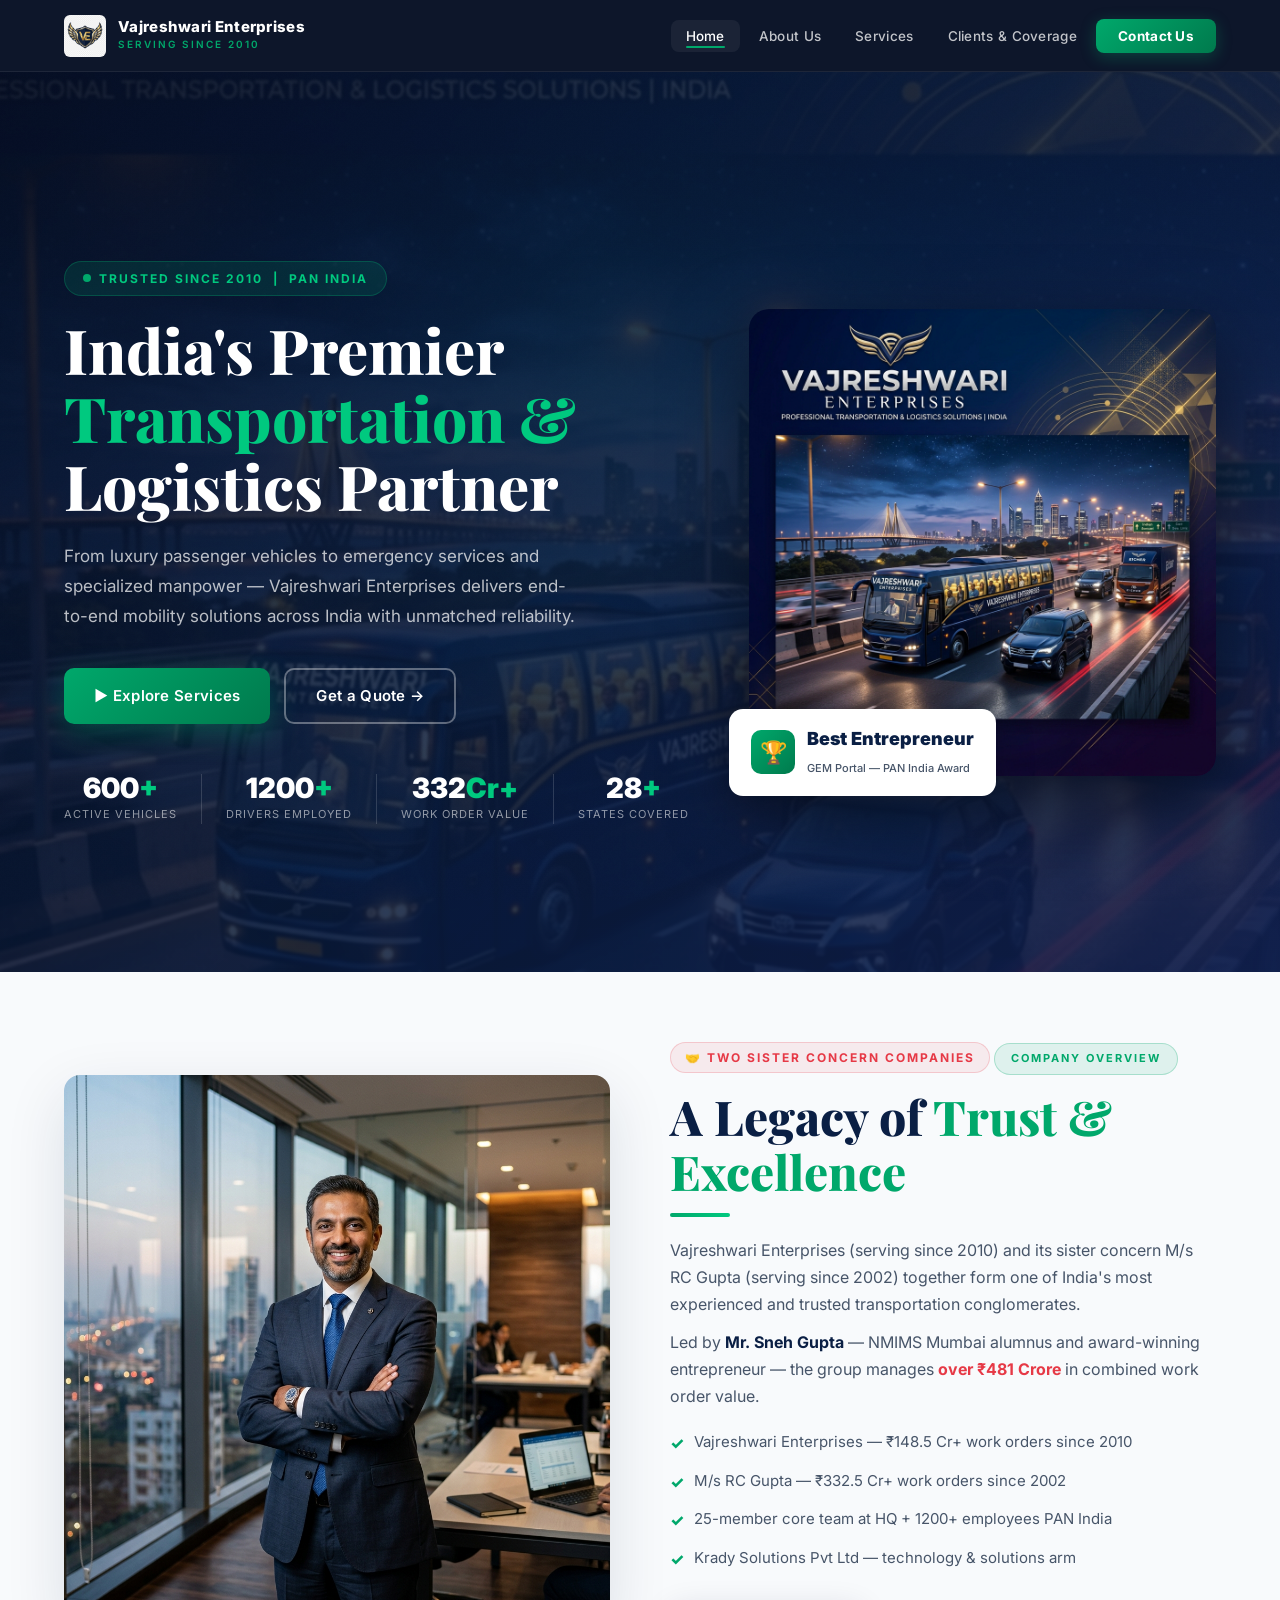
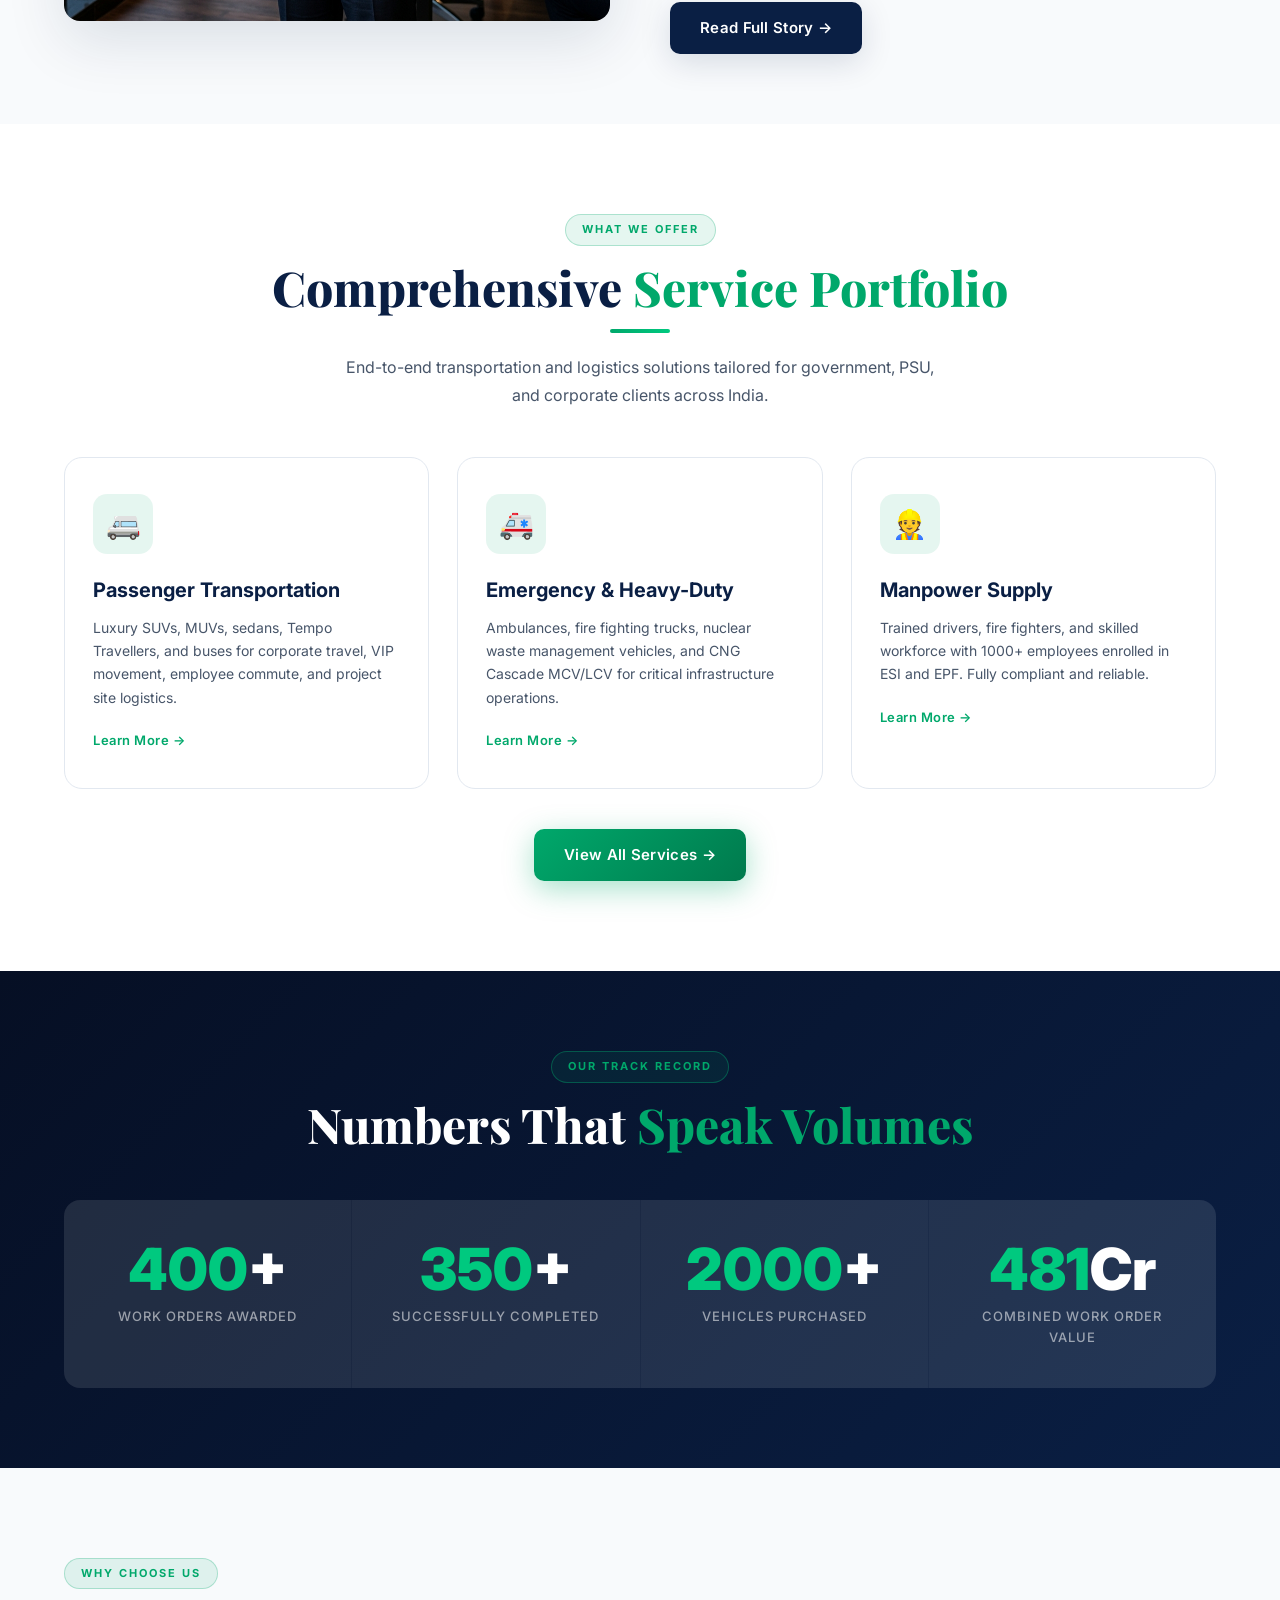
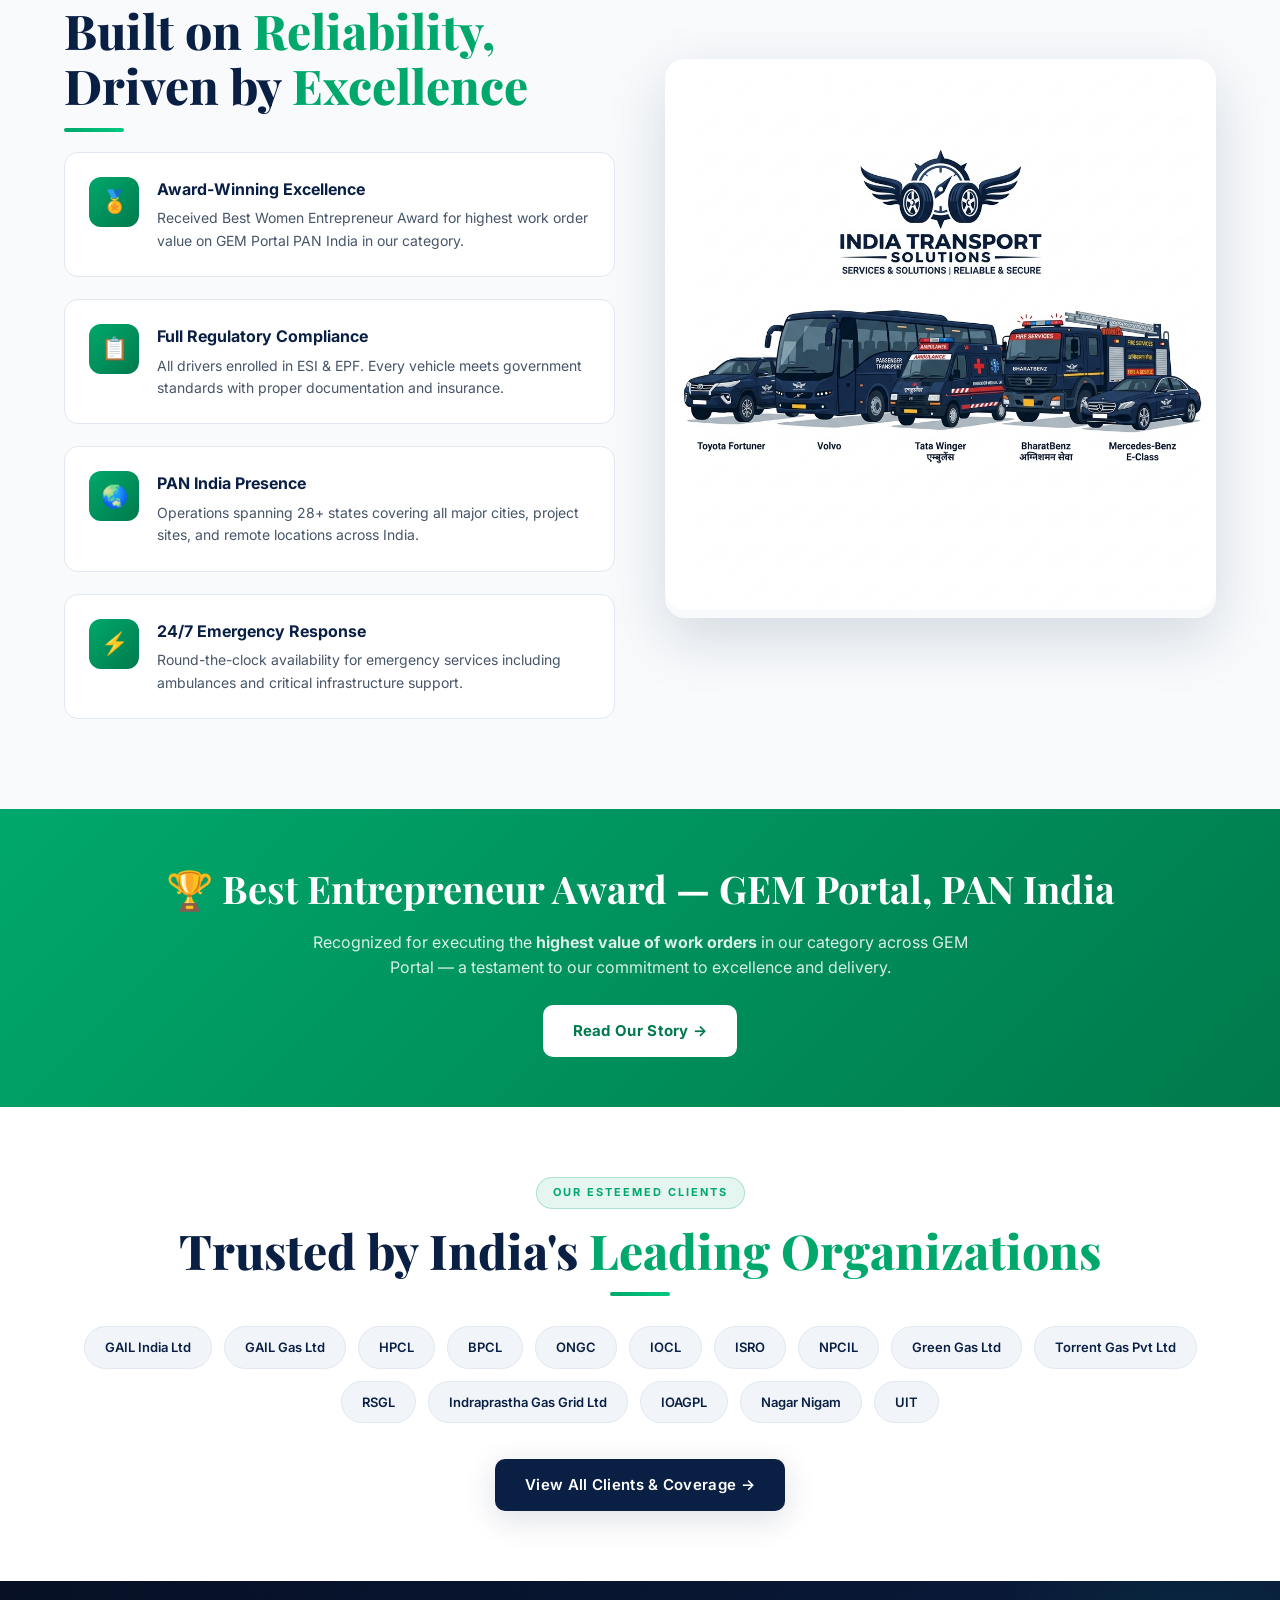
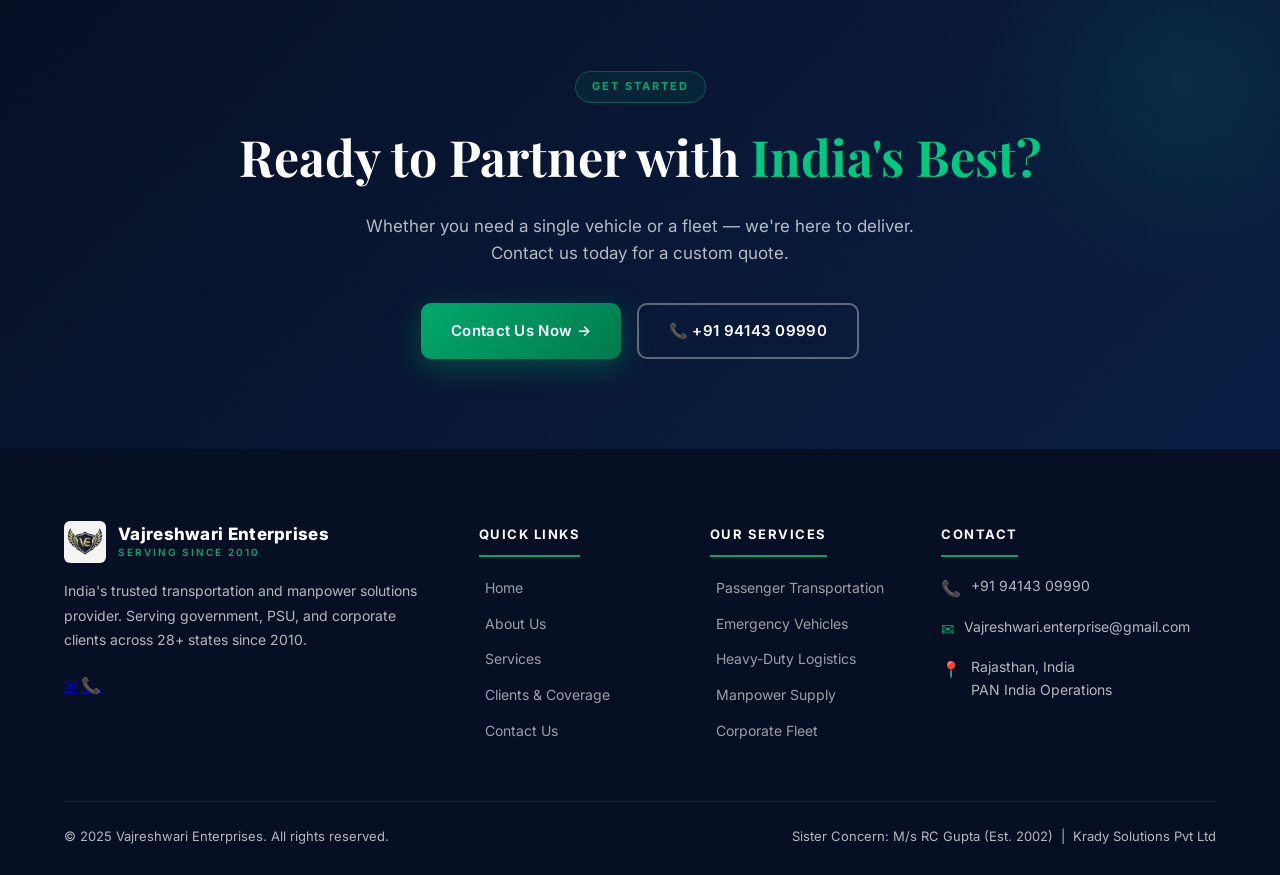
==== index.html @ 16508d2e "Update director name from Prateek Gupta to Sneh Gupta across the website" ====
<!DOCTYPE html>
<html lang="en">
<head>
<meta charset="UTF-8"/>
<meta name="viewport" content="width=device-width,initial-scale=1.0"/>
<title>Vajreshwari Enterprises | Professional Transportation & Logistics</title>
<meta name="description" content="Vajreshwari Enterprises – India's trusted transportation, emergency vehicle & manpower services provider since 2010. 1200+ drivers, 600+ vehicles, PAN India coverage."/>
<link rel="stylesheet" href="styles.css"/>
<link rel="stylesheet" href="animations.css"/>
<style>
/* HERO */
.hero {
  min-height: 100vh;
  background: #060f24;
  display: flex; align-items: center;
  position: relative; overflow: hidden;
  padding: 120px 5% 80px;
}
/* Layer 1: deep navy gradient overlay */
.hero::after {
  content:''; position:absolute; inset:0; z-index:0;
  background: linear-gradient(135deg,
    rgba(6,15,36,0.88) 0%,
    rgba(10,31,68,0.72) 50%,
    rgba(17,34,85,0.82) 100%);
  pointer-events:none;
}
/* Layer 0: animated Ken Burns background image */
.hero-bg {
  position: absolute; inset: -10%; z-index: 0;
  background: url('images/hero_banner.png') center/cover no-repeat;
  /* Animation handled by JS below — no CSS animation */
  will-change: transform, filter;
  filter: blur(1px) brightness(0.55) saturate(1.2);
  transform-origin: center center;
}
.hero-glow {
  position: absolute; z-index: 0; pointer-events: none;
  width: 700px; height: 700px;
  background: radial-gradient(ellipse at center,
    rgba(0,168,107,0.18) 0%,
    rgba(0,168,107,0.06) 40%,
    transparent 70%);
  top: -10%; left: 20%;
  will-change: transform;
}
.hero-grid { display:grid; grid-template-columns:1fr 1fr; gap:60px; align-items:center; position:relative; z-index:2; width:100%; max-width:1300px; margin:auto; }
.hero-badge { display:inline-flex; align-items:center; gap:8px; background:rgba(0,168,107,0.15); border:1px solid rgba(0,168,107,0.3); color:#00c97f; font-size:12px; font-weight:700; letter-spacing:2px; text-transform:uppercase; padding:7px 18px; border-radius:50px; margin-bottom:20px; }
.hero-badge .dot { width:8px;height:8px;background:#00a86b;border-radius:50%; animation:pulse-green 2s infinite; }
.hero h1 { font-family:'Playfair Display',serif; font-size:clamp(34px,5vw,62px); font-weight:800; color:white; line-height:1.1; margin-bottom:22px; }
.hero h1 span { color:#00c97f; }
.hero-desc { font-size:17px; color:rgba(255,255,255,0.72); line-height:1.75; margin-bottom:36px; max-width:520px; }
.hero-btns { display:flex; gap:14px; flex-wrap:wrap; margin-bottom:50px; }
.hero-stats { display:flex; gap:24px; flex-wrap:nowrap; align-items:center; }
.hero-stat { text-align:center; flex-shrink:0; }
.hero-stat .num { font-size:28px; font-weight:900; color:white; line-height:1; white-space:nowrap; }
.hero-stat .num span { color:#00c97f; }
.hero-stat .lbl { font-size:11px; color:rgba(255,255,255,0.55); text-transform:uppercase; letter-spacing:1px; margin-top:4px; white-space:nowrap; }
.hero-divider { width:1px; background:rgba(255,255,255,0.15); height:50px; align-self:center; flex-shrink:0; }
.hero-img-wrap { position:relative; display:flex; align-items:center; justify-content:center; }
.hero-img-wrap img { width:100%; max-width:550px; border-radius:20px; box-shadow:0 30px 80px rgba(0,0,0,0.5); }
.hero-img-badge {
  position:absolute; bottom:-20px; left:-20px;
  background:white; border-radius:14px; padding:16px 22px;
  display:flex; align-items:center; gap:12px;
  box-shadow:0 10px 40px rgba(0,0,0,0.2);
}
.hero-img-badge .badge-icon { width:44px;height:44px; background:linear-gradient(135deg,#00a86b,#007a4d); border-radius:10px; display:flex;align-items:center;justify-content:center; font-size:22px; }
.hero-img-badge .badge-text strong { display:block; font-size:18px; font-weight:900; color:#0a1f44; }
.hero-img-badge .badge-text span { font-size:11px; color:#475569; font-weight:500; }

/* ABOUT STRIP */
.about-strip { background:#f8fafc; padding:70px 5%; }
.about-strip-grid { display:grid; grid-template-columns:1fr 1fr; gap:60px; align-items:center; max-width:1200px; margin:auto; }
.about-strip img { width:100%; border-radius:16px; box-shadow:0 20px 60px rgba(10,31,68,0.12); }
.sister-tag { background:rgba(230,57,70,0.08); border:1px solid rgba(230,57,70,0.2); color:#e63946; font-size:12px; font-weight:700; letter-spacing:2px; text-transform:uppercase; padding:5px 14px; border-radius:50px; display:inline-block; margin-bottom:12px; }
.check-list { list-style:none; margin:20px 0 30px; }
.check-list li { display:flex; align-items:flex-start; gap:10px; margin-bottom:12px; font-size:15px; color:#475569; }
.check-list li::before { content:'✓'; color:#00a86b; font-weight:800; font-size:16px; flex-shrink:0; margin-top:1px; }

/* SERVICES PREVIEW */
.services-preview { padding:90px 5%; }
.services-grid { display:grid; grid-template-columns:repeat(3,1fr); gap:28px; margin-top:10px; }
.svc-card { background:white; border:1px solid #e2e8f0; border-radius:18px; padding:36px 28px; transition:all 0.3s; position:relative; overflow:hidden; }
.svc-card::before { content:''; position:absolute; top:0;left:0;right:0; height:4px; background:linear-gradient(90deg,#00a86b,#00c97f); transform:scaleX(0); transform-origin:left; transition:transform 0.3s; }
.svc-card:hover { transform:translateY(-6px); box-shadow:0 20px 60px rgba(10,31,68,0.15); border-color:rgba(0,168,107,0.25); }
.svc-card:hover::before { transform:scaleX(1); }
.svc-icon { width:60px;height:60px; background:rgba(0,168,107,0.1); border-radius:14px; display:flex;align-items:center;justify-content:center; font-size:28px; margin-bottom:20px; transition:all 0.3s; }
.svc-card:hover .svc-icon { background:#00a86b; }
.svc-card h3 { font-size:20px; font-weight:700; color:#0a1f44; margin-bottom:10px; }
.svc-card p { font-size:14px; color:#475569; line-height:1.65; margin-bottom:18px; }
.svc-link { color:#00a86b; font-size:13px; font-weight:600; text-decoration:none; letter-spacing:0.5px; display:inline-flex; align-items:center; gap:6px; }
.svc-link:hover { gap:10px; }

/* STATS SECTION */
.stats-section { background:linear-gradient(135deg,#060f24,#0a1f44); padding:80px 5%; }
.stats-section .section-title { color:white; }
.stats-big-grid { display:grid; grid-template-columns:repeat(4,1fr); gap:1px; background:rgba(255,255,255,0.08); border-radius:16px; overflow:hidden; margin-top:40px; }
.stat-big { background:rgba(255,255,255,0.03); padding:40px 30px; text-align:center; transition:all 0.3s; }
.stat-big:hover { background:rgba(0,168,107,0.12); }
.stat-big .num { font-size:clamp(36px,5vw,58px); font-weight:900; color:white; line-height:1; margin-bottom:8px; }
.stat-big .num em { color:#00c97f; font-style:normal; }
.stat-big .lbl { font-size:13px; color:rgba(255,255,255,0.55); font-weight:500; text-transform:uppercase; letter-spacing:1px; }

/* WHY US */
.why-us { padding:90px 5%; background:#f8fafc; }
.why-grid { display:grid; grid-template-columns:1fr 1fr; gap:50px; align-items:center; }
.why-items { display:flex; flex-direction:column; gap:22px; }
.why-item { display:flex; gap:18px; align-items:flex-start; background:white; padding:24px; border-radius:14px; border:1px solid #e2e8f0; transition:all 0.3s; }
.why-item:hover { border-color:#00a86b; box-shadow:0 8px 30px rgba(0,168,107,0.12); }
.why-item .wi-icon { width:50px;height:50px; background:linear-gradient(135deg,#00a86b,#007a4d); border-radius:12px; display:flex;align-items:center;justify-content:center; font-size:22px; flex-shrink:0; }
.why-item h4 { font-size:16px; font-weight:700; color:#0a1f44; margin-bottom:5px; }
.why-item p { font-size:14px; color:#475569; line-height:1.6; }
.why-img { border-radius:20px; overflow:hidden; box-shadow:0 20px 60px rgba(10,31,68,0.15); }
.why-img img { width:100%; height:100%; object-fit:cover; }

/* AWARD BANNER */
.award-banner { background:linear-gradient(135deg,#00a86b,#007a4d); padding:50px 5%; text-align:center; }
.award-banner h2 { font-family:'Playfair Display',serif; font-size:clamp(22px,3.5vw,38px); color:white; font-weight:700; margin-bottom:10px; }
.award-banner p { color:rgba(255,255,255,0.85); font-size:16px; max-width:700px; margin:0 auto 24px; }

/* CLIENTS STRIP */
.clients-strip { padding:70px 5%; text-align:center; }
.clients-logos { display:flex; flex-wrap:wrap; gap:12px; justify-content:center; margin-top:30px; }
.client-chip { background:#f1f5f9; border:1px solid #e2e8f0; border-radius:50px; padding:10px 20px; font-size:13px; font-weight:600; color:#0a1f44; transition:all 0.3s; white-space:nowrap; }
.client-chip:hover { background:#0a1f44; color:white; border-color:#0a1f44; transform:translateY(-2px); }

/* CTA SECTION */
.cta-section { background:linear-gradient(135deg,#060f24,#0a1f44); padding:90px 5%; text-align:center; position:relative; overflow:hidden; }
.cta-section::before { content:''; position:absolute; top:-100px;right:-100px; width:400px;height:400px; background:radial-gradient(circle,rgba(0,168,107,0.12),transparent 70%); }
.cta-section h2 { font-family:'Playfair Display',serif; font-size:clamp(28px,4.5vw,50px); color:white; margin-bottom:16px; }
.cta-section p { color:rgba(255,255,255,0.7); font-size:17px; max-width:550px; margin:0 auto 36px; }
.cta-btns { display:flex; gap:16px; justify-content:center; flex-wrap:wrap; }

@media(max-width:900px){
  .hero-grid,.about-strip-grid,.why-grid{grid-template-columns:1fr;}
  .services-grid{grid-template-columns:1fr 1fr;}
  .stats-big-grid{grid-template-columns:repeat(2,1fr);}
  .hero-img-wrap{display:none;}
  .hero{padding:100px 5% 60px;min-height:auto;}
  .hero h1{font-size:clamp(32px,7vw,52px);}
}
@media(max-width:768px){
  .about-strip-grid{grid-template-columns:1fr;}
  .about-strip-grid img{max-height:300px;object-fit:cover;}
  .why-grid{grid-template-columns:1fr;}
  .award-banner{padding:40px 5%;}
  .hero-btns{flex-direction:column;align-items:flex-start;gap:10px;}
  .hero-btns .btn{width:100%;justify-content:center;}
}
@media(max-width:600px){
  .services-grid{grid-template-columns:1fr;}
  .stats-big-grid{grid-template-columns:1fr 1fr;}
  .hero-stats{gap:8px;overflow-x:auto;}
  .hero-stat .num{font-size:18px;}
  .hero-stat .lbl{font-size:9px;letter-spacing:0.5px;}
  .hero-divider{height:32px;}
  .cta-btns{flex-direction:column;align-items:center;}
  .cta-btns .btn{width:100%;justify-content:center;max-width:300px;}
  .clients-logos{gap:8px;}
  .client-chip{font-size:12px;padding:8px 14px;}
}
</style>
</head>
<body>
<div id="scroll-progress"></div><button id="back-top" onclick="window.scrollTo({top:0,behavior:'smooth'})" title="Back to Top">&#8679;</button>
<div class="page-wrapper">

<!-- NAV -->
<nav id="navbar">
  <a href="index.html" class="nav-logo">
    <img src="images/ve_logo.png" alt="VE Logo" style="height:42px;width:42px;object-fit:contain;border-radius:6px;"/>
    <div class="logo-text">
      <span class="logo-name">Vajreshwari Enterprises</span>
      <span class="logo-sub">Serving Since 2010</span>
    </div>
  </a>
  <ul class="nav-links" id="navLinks">
    <li><a href="index.html" class="active">Home</a></li>
    <li><a href="about.html">About Us</a></li>
    <li><a href="services.html">Services</a></li>
    <li><a href="clients.html">Clients &amp; Coverage</a></li>
    <li><a href="contact.html" class="nav-cta">Contact Us</a></li>
  </ul>
  <div class="hamburger" onclick="this.closest('nav').classList.toggle('open')">
    <span></span><span></span><span></span>
  </div>
</nav>

<!-- HERO -->
<section class="hero">
  <!-- Animated background layers -->
  <div class="hero-bg" aria-hidden="true"></div>
  <div class="hero-glow" aria-hidden="true"></div>
  <div class="hero-grid">
    <div>
      <div class="hero-badge"><span class="dot"></span>Trusted Since 2010 &nbsp;|&nbsp; PAN India</div>
      <h1>India's Premier<br/><span>Transportation &amp;</span><br/>Logistics Partner</h1>
      <p class="hero-desc">From luxury passenger vehicles to emergency services and specialized manpower — Vajreshwari Enterprises delivers end-to-end mobility solutions across India with unmatched reliability.</p>
      <div class="hero-btns">
        <a href="services.html" class="btn btn-primary">&#9658; Explore Services</a>
        <a href="contact.html" class="btn btn-outline">Get a Quote &rarr;</a>
      </div>
      <div class="hero-stats">
        <div class="hero-stat"><div class="num">600<span>+</span></div><div class="lbl">Active Vehicles</div></div>
        <div class="hero-divider"></div>
        <div class="hero-stat"><div class="num">1200<span>+</span></div><div class="lbl">Drivers Employed</div></div>
        <div class="hero-divider"></div>
        <div class="hero-stat"><div class="num">332<span>Cr+</span></div><div class="lbl">Work Order Value</div></div>
        <div class="hero-divider"></div>
        <div class="hero-stat"><div class="num">28<span>+</span></div><div class="lbl">States Covered</div></div>
      </div>
    </div>
    <div class="hero-img-wrap">
      <img src="images/hero_banner.png" alt="Vajreshwari Enterprise Fleet"/>
      <div class="hero-img-badge">
        <div class="badge-icon">🏆</div>
        <div class="badge-text">
          <strong>Best Entrepreneur</strong>
          <span>GEM Portal — PAN India Award</span>
        </div>
      </div>
    </div>
  </div>

</section>

<!-- ABOUT STRIP -->
<section class="about-strip">
  <div class="about-strip-grid">
    <img src="images/leader_portrait.png" alt="Sneh Gupta – Director"/>
    <div>
      <div class="sister-tag">🤝 Two Sister Concern Companies</div>
      <div class="section-tag">Company Overview</div>
      <h2 class="section-title">A Legacy of <span>Trust &amp; Excellence</span></h2>
      <div class="divider"></div>
      <p style="color:#475569;line-height:1.7;margin-bottom:10px;">Vajreshwari Enterprises (serving since 2010) and its sister concern M/s RC Gupta (serving since 2002) together form one of India's most experienced and trusted transportation conglomerates.</p>
      <p style="color:#475569;line-height:1.7;margin-bottom:20px;">Led by <strong style="color:#0a1f44;">Mr. Sneh Gupta</strong> — NMIMS Mumbai alumnus and award-winning entrepreneur — the group manages <span class="highlight-red">over ₹481 Crore</span> in combined work order value.</p>
      <ul class="check-list">
        <li>Vajreshwari Enterprises — ₹148.5 Cr+ work orders since 2010</li>
        <li>M/s RC Gupta — ₹332.5 Cr+ work orders since 2002</li>
        <li>25-member core team at HQ + 1200+ employees PAN India</li>
        <li>Krady Solutions Pvt Ltd — technology &amp; solutions arm</li>
      </ul>
      <a href="about.html" class="btn btn-navy">Read Full Story &rarr;</a>
    </div>
  </div>
</section>

<!-- SERVICES PREVIEW -->
<section class="services-preview">
  <div class="section-header center">
    <div class="section-tag">What We Offer</div>
    <h2 class="section-title">Comprehensive <span>Service Portfolio</span></h2>
    <div class="divider center"></div>
    <p class="section-subtitle">End-to-end transportation and logistics solutions tailored for government, PSU, and corporate clients across India.</p>
  </div>
  <div class="services-grid">
    <div class="svc-card">
      <div class="svc-icon">🚐</div>
      <h3>Passenger Transportation</h3>
      <p>Luxury SUVs, MUVs, sedans, Tempo Travellers, and buses for corporate travel, VIP movement, employee commute, and project site logistics.</p>
      <a href="services.html" class="svc-link">Learn More →</a>
    </div>
    <div class="svc-card">
      <div class="svc-icon">🚑</div>
      <h3>Emergency &amp; Heavy-Duty</h3>
      <p>Ambulances, fire fighting trucks, nuclear waste management vehicles, and CNG Cascade MCV/LCV for critical infrastructure operations.</p>
      <a href="services.html" class="svc-link">Learn More →</a>
    </div>
    <div class="svc-card">
      <div class="svc-icon">👷</div>
      <h3>Manpower Supply</h3>
      <p>Trained drivers, fire fighters, and skilled workforce with 1000+ employees enrolled in ESI and EPF. Fully compliant and reliable.</p>
      <a href="services.html" class="svc-link">Learn More →</a>
    </div>
  </div>
  <div style="text-align:center;margin-top:40px;">
    <a href="services.html" class="btn btn-primary">View All Services &rarr;</a>
  </div>
</section>

<!-- STATS -->
<section class="stats-section">
  <div class="section-header center">
    <div class="section-tag" style="border-color:rgba(0,168,107,0.4);">Our Track Record</div>
    <h2 class="section-title" style="color:white;">Numbers That <span>Speak Volumes</span></h2>
  </div>
  <div class="stats-big-grid">
    <div class="stat-big"><div class="num"><em>400</em>+</div><div class="lbl">Work Orders Awarded</div></div>
    <div class="stat-big"><div class="num"><em>350</em>+</div><div class="lbl">Successfully Completed</div></div>
    <div class="stat-big"><div class="num"><em>2000</em>+</div><div class="lbl">Vehicles Purchased</div></div>
    <div class="stat-big"><div class="num"><em>481</em>Cr</div><div class="lbl">Combined Work Order Value</div></div>
  </div>
</section>

<!-- WHY US -->
<section class="why-us">
  <div class="why-grid">
    <div>
      <div class="section-tag">Why Choose Us</div>
      <h2 class="section-title">Built on <span>Reliability,</span><br/>Driven by <span>Excellence</span></h2>
      <div class="divider"></div>
      <div class="why-items">
        <div class="why-item">
          <div class="wi-icon">🏅</div>
          <div>
            <h4>Award-Winning Excellence</h4>
            <p>Received Best Women Entrepreneur Award for highest work order value on GEM Portal PAN India in our category.</p>
          </div>
        </div>
        <div class="why-item">
          <div class="wi-icon">📋</div>
          <div>
            <h4>Full Regulatory Compliance</h4>
            <p>All drivers enrolled in ESI & EPF. Every vehicle meets government standards with proper documentation and insurance.</p>
          </div>
        </div>
        <div class="why-item">
          <div class="wi-icon">🌏</div>
          <div>
            <h4>PAN India Presence</h4>
            <p>Operations spanning 28+ states covering all major cities, project sites, and remote locations across India.</p>
          </div>
        </div>
        <div class="why-item">
          <div class="wi-icon">⚡</div>
          <div>
            <h4>24/7 Emergency Response</h4>
            <p>Round-the-clock availability for emergency services including ambulances and critical infrastructure support.</p>
          </div>
        </div>
      </div>
    </div>
    <div class="why-img">
      <img src="images/services_fleet.png" alt="Our Fleet" style="border-radius:20px;"/>
    </div>
  </div>
</section>

<!-- AWARD BANNER -->
<div class="award-banner">
  <h2>🏆 Best Entrepreneur Award — GEM Portal, PAN India</h2>
  <p>Recognized for executing the <strong>highest value of work orders</strong> in our category across GEM Portal — a testament to our commitment to excellence and delivery.</p>
  <a href="about.html" class="btn" style="background:white;color:#007a4d;font-weight:700;">Read Our Story &rarr;</a>
</div>

<!-- CLIENTS STRIP -->
<section class="clients-strip">
  <div class="section-tag">Our Esteemed Clients</div>
  <h2 class="section-title">Trusted by India's <span>Leading Organizations</span></h2>
  <div class="divider center"></div>
  <div class="clients-logos">
    <div class="client-chip">GAIL India Ltd</div>
    <div class="client-chip">GAIL Gas Ltd</div>
    <div class="client-chip">HPCL</div>
    <div class="client-chip">BPCL</div>
    <div class="client-chip">ONGC</div>
    <div class="client-chip">IOCL</div>
    <div class="client-chip">ISRO</div>
    <div class="client-chip">NPCIL</div>
    <div class="client-chip">Green Gas Ltd</div>
    <div class="client-chip">Torrent Gas Pvt Ltd</div>
    <div class="client-chip">RSGL</div>
    <div class="client-chip">Indraprastha Gas Grid Ltd</div>
    <div class="client-chip">IOAGPL</div>
    <div class="client-chip">Nagar Nigam</div>
    <div class="client-chip">UIT</div>
  </div>
  <div style="margin-top:36px;">
    <a href="clients.html" class="btn btn-navy">View All Clients &amp; Coverage &rarr;</a>
  </div>
</section>

<!-- CTA -->
<section class="cta-section">
  <div class="section-tag" style="border-color:rgba(0,168,107,0.4);">Get Started</div>
  <h2>Ready to Partner with <span style="color:#00c97f;">India's Best?</span></h2>
  <p>Whether you need a single vehicle or a fleet — we're here to deliver. Contact us today for a custom quote.</p>
  <div class="cta-btns">
    <a href="contact.html" class="btn btn-primary">Contact Us Now &rarr;</a>
    <a href="tel:+919414309990" class="btn btn-outline">📞 +91 94143 09990</a>
  </div>
</section>

<!-- FOOTER -->
<footer>
  <div class="footer-grid">
    <div class="footer-brand">
      <div class="nav-logo" style="margin-bottom:16px;">
        <img src="images/ve_logo.png" alt="VE Logo" style="height:42px;width:42px;object-fit:contain;border-radius:6px;"/>
        <div class="logo-text">
          <span class="logo-name" style="color:white;font-size:17px;">Vajreshwari Enterprises</span>
          <span class="logo-sub">Serving Since 2010</span>
        </div>
      </div>
      <p>India's trusted transportation and manpower solutions provider. Serving government, PSU, and corporate clients across 28+ states since 2010.</p>
      <div class="social-links">
        <a href="mailto:Vajreshwari.enterprise@gmail.com" title="Email">✉</a>
        <a href="tel:+919414309990" title="Phone">📞</a>
      </div>
    </div>
    <div class="footer-col">
      <h4>Quick Links</h4>
      <ul>
        <li><a href="index.html">Home</a></li>
        <li><a href="about.html">About Us</a></li>
        <li><a href="services.html">Services</a></li>
        <li><a href="clients.html">Clients &amp; Coverage</a></li>
        <li><a href="contact.html">Contact Us</a></li>
      </ul>
    </div>
    <div class="footer-col">
      <h4>Our Services</h4>
      <ul>
        <li><a href="services.html">Passenger Transportation</a></li>
        <li><a href="services.html">Emergency Vehicles</a></li>
        <li><a href="services.html">Heavy-Duty Logistics</a></li>
        <li><a href="services.html">Manpower Supply</a></li>
        <li><a href="services.html">Corporate Fleet</a></li>
      </ul>
    </div>
    <div class="footer-col">
      <h4>Contact</h4>
      <div class="footer-contact-item"><span class="icon">📞</span><span>+91 94143 09990</span></div>
      <div class="footer-contact-item"><span class="icon">✉</span><span>Vajreshwari.enterprise@gmail.com</span></div>
      <div class="footer-contact-item"><span class="icon">📍</span><span>Rajasthan, India<br/>PAN India Operations</span></div>
    </div>
  </div>
  <div class="footer-bottom">
    <span>&copy; 2025 Vajreshwari Enterprises. All rights reserved.</span>
    <span>Sister Concern: M/s RC Gupta (Est. 2002) &nbsp;|&nbsp; Krady Solutions Pvt Ltd</span>
  </div>
</footer>
</div>
<script>window.addEventListener("scroll",function(){document.getElementById("navbar").classList.toggle("scrolled",window.scrollY>50);});var obs=new IntersectionObserver(function(entries){entries.forEach(function(e){if(e.isIntersecting)e.target.classList.add("visible");});},{threshold:0.12});document.querySelectorAll(".reveal,.reveal-left,.reveal-right").forEach(function(el){obs.observe(el);});</script>
<script src="main.js"></script>
<script>
// Liquid hero background — sine/cosine Lissajous drift
// Completely forward-only: t always increases, never reverses
(function () {
  var bg   = document.querySelector('.hero-bg');
  var glow = document.querySelector('.hero-glow');
  if (!bg) return;

  var t = 0;

  function tick() {
    // 0.0025 per frame @ 60fps = ~150s per full cycle — clearly visible but very smooth
    t += 0.0025;

    // X uses sin with one frequency, Y uses cos with a different frequency
    // Different frequencies = Lissajous curve = never retraces the same path
    var x = Math.sin(t * 1.1) * 22;          // drift left/right  ±22px
    var y = Math.cos(t * 0.7) * 14;          // drift up/down     ±14px
    var s = 1.08 + Math.sin(t * 0.4) * 0.05; // scale  1.03–1.13
    var b = 0.55 + Math.sin(t * 0.3) * 0.03; // brightness 0.52–0.58

    bg.style.transform = 'scale(' + s.toFixed(4) + ') translate(' + x.toFixed(2) + 'px,' + y.toFixed(2) + 'px)';
    bg.style.filter    = 'blur(1px) brightness(' + b.toFixed(3) + ') saturate(1.2)';

    // Glow blob drifts with slightly different frequencies
    if (glow) {
      var gx = Math.sin(t * 0.5) * 70;
      var gy = Math.cos(t * 0.8) * 45;
      glow.style.transform = 'translate(' + gx.toFixed(2) + 'px,' + gy.toFixed(2) + 'px)';
    }

    requestAnimationFrame(tick);
  }

  requestAnimationFrame(tick);
})();
</script>
</body>
</html>
---- styles.css ----
@import url('https://fonts.googleapis.com/css2?family=Inter:wght@300;400;500;600;700;800;900&family=Playfair+Display:wght@700;800;900&display=swap');

:root {
  --navy: #0a1f44;
  --navy-dark: #060f24;
  --navy-mid: #112255;
  --navy-light: #1a3366;
  --green: #00a86b;
  --green-light: #00c97f;
  --green-dark: #007a4d;
  --red: #e63946;
  --white: #ffffff;
  --off-white: #f8fafc;
  --gray-100: #f1f5f9;
  --gray-200: #e2e8f0;
  --gray-400: #94a3b8;
  --gray-600: #475569;
  --shadow-sm: 0 2px 8px rgba(10,31,68,0.08);
  --shadow-md: 0 8px 32px rgba(10,31,68,0.14);
  --shadow-lg: 0 20px 60px rgba(10,31,68,0.2);
  --shadow-green: 0 8px 30px rgba(0,168,107,0.35);
  --radius: 12px;
  --radius-lg: 20px;
  --transition: all 0.35s cubic-bezier(0.4,0,0.2,1);
}

*, *::before, *::after { box-sizing: border-box; margin: 0; padding: 0; }
html { scroll-behavior: smooth; }
body { font-family: 'Inter', sans-serif; background: var(--white); color: var(--navy); line-height: 1.6; overflow-x: hidden; }

/* ===== NAVBAR ===== */
nav {
  position: fixed; top: 0; left: 0; right: 0; z-index: 1000;
  padding: 0 5%; height: 72px;
  display: flex; align-items: center; justify-content: space-between;
  background: rgba(6,15,36,0.97); backdrop-filter: blur(16px);
  border-bottom: 1px solid rgba(255,255,255,0.07);
  transition: var(--transition);
}
nav.scrolled { height: 62px; background: rgba(6,15,36,1); }

.nav-logo { display: flex; align-items: center; gap: 12px; text-decoration: none; }
.logo-icon {
  width: 42px; height: 42px;
  background: linear-gradient(135deg, var(--green), var(--green-dark));
  border-radius: 10px; display: flex; align-items: center; justify-content: center;
  font-size: 15px; font-weight: 900; color: white; letter-spacing: -0.5px;
  transition: var(--transition);
}
.nav-logo:hover .logo-icon { transform: rotate(-5deg) scale(1.08); }
.logo-text { display: flex; flex-direction: column; }
.logo-name { font-size: 15px; font-weight: 800; color: var(--white); letter-spacing: 0.3px; line-height: 1.1; }
.logo-sub { font-size: 10px; color: var(--green); font-weight: 600; letter-spacing: 2px; text-transform: uppercase; }

.nav-links { display: flex; align-items: center; gap: 4px; list-style: none; }
.nav-links a {
  color: rgba(255,255,255,0.75); text-decoration: none; font-size: 13.5px;
  font-weight: 500; padding: 8px 15px; border-radius: 8px;
  transition: var(--transition); letter-spacing: 0.3px; position: relative;
}
.nav-links a::after {
  content: ''; position: absolute; bottom: 4px; left: 50%; right: 50%;
  height: 2px; background: var(--green); border-radius: 2px; transition: var(--transition);
}
.nav-links a:hover::after, .nav-links a.active::after { left: 15px; right: 15px; }
.nav-links a:hover, .nav-links a.active { color: var(--white); background: rgba(255,255,255,0.06); }
.nav-cta {
  background: linear-gradient(135deg, var(--green), var(--green-dark)) !important;
  color: white !important; padding: 9px 22px !important; border-radius: 8px !important;
  font-weight: 700 !important; box-shadow: 0 4px 16px rgba(0,168,107,0.3);
}
.nav-cta::after { display: none !important; }
.nav-cta:hover { transform: translateY(-1px); box-shadow: 0 6px 24px rgba(0,168,107,0.5) !important; background: var(--green-light) !important; }

.hamburger { display: none; flex-direction: column; gap: 5px; cursor: pointer; padding: 6px; border-radius: 6px; transition: var(--transition); }
.hamburger:hover { background: rgba(255,255,255,0.08); }
.hamburger span { display: block; width: 24px; height: 2px; background: white; border-radius: 2px; transition: var(--transition); }
nav.open .hamburger span:nth-child(1) { transform: rotate(45deg) translate(5px,5px); }
nav.open .hamburger span:nth-child(2) { opacity: 0; transform: scaleX(0); }
nav.open .hamburger span:nth-child(3) { transform: rotate(-45deg) translate(5px,-5px); }

/* Mobile nav */
@media(max-width:768px) {
  .hamburger { display: flex; }
  .nav-links {
    display: none; flex-direction: column; position: fixed;
    top: 72px; left: 0; right: 0; background: rgba(6,15,36,0.99);
    padding: 16px 5% 24px; gap: 4px; border-bottom: 1px solid rgba(255,255,255,0.08);
    backdrop-filter: blur(16px);
  }
  nav.open .nav-links { display: flex; }
  .nav-links a { padding: 12px 16px; font-size: 15px; border-radius: 10px; }
  .nav-cta { margin-top: 8px; text-align: center; }
}

/* ===== PAGE WRAPPER ===== */
.page-wrapper { padding-top: 72px; }

/* ===== SECTIONS ===== */
section { padding: 90px 5%; }
.section-inner { max-width: 1300px; margin: 0 auto; }

.section-tag {
  display: inline-flex; align-items: center; gap: 8px;
  background: rgba(0,168,107,0.1); border: 1px solid rgba(0,168,107,0.25);
  color: var(--green); font-size: 11px; font-weight: 700; letter-spacing: 2px;
  text-transform: uppercase; padding: 6px 16px; border-radius: 50px; margin-bottom: 14px;
}

.section-title {
  font-family: 'Playfair Display', serif;
  font-size: clamp(28px, 4vw, 48px); font-weight: 800; color: var(--navy);
  line-height: 1.15; margin-bottom: 14px;
}
.section-title span { color: var(--green); }
.section-subtitle { font-size: 16px; color: var(--gray-600); max-width: 600px; line-height: 1.75; margin-bottom: 48px; }

.section-header { margin-bottom: 48px; }
.section-header.center { text-align: center; }
.section-header.center .section-subtitle { margin: 0 auto 48px; }

.divider { width: 60px; height: 4px; background: linear-gradient(90deg, var(--green), var(--green-light)); border-radius: 4px; margin-bottom: 20px; }
.divider.center { margin: 0 auto 20px; }

/* ===== BUTTONS ===== */
.btn {
  display: inline-flex; align-items: center; gap: 9px;
  padding: 14px 30px; border-radius: 10px; font-size: 15px;
  font-weight: 600; cursor: pointer; border: none;
  text-decoration: none; transition: var(--transition); letter-spacing: 0.3px;
}
.btn-primary {
  background: linear-gradient(135deg, var(--green), var(--green-dark));
  color: white; box-shadow: var(--shadow-green);
}
.btn-primary:hover { transform: translateY(-3px); box-shadow: 0 12px 35px rgba(0,168,107,0.5); filter: brightness(1.05); }
.btn-outline { background: transparent; color: var(--white); border: 2px solid rgba(255,255,255,0.35); }
.btn-outline:hover { background: rgba(255,255,255,0.1); border-color: white; transform: translateY(-2px); }
.btn-navy { background: var(--navy); color: white; box-shadow: var(--shadow-md); }
.btn-navy:hover { background: var(--navy-light); transform: translateY(-3px); box-shadow: var(--shadow-lg); }
.btn-ghost { background: rgba(255,255,255,0.08); color: white; border: 1px solid rgba(255,255,255,0.15); }
.btn-ghost:hover { background: rgba(255,255,255,0.15); transform: translateY(-2px); }

/* ===== CARDS ===== */
.card {
  background: white; border-radius: var(--radius-lg);
  border: 1px solid var(--gray-200); overflow: hidden;
  transition: var(--transition); box-shadow: var(--shadow-sm);
}
.card:hover { transform: translateY(-6px); box-shadow: var(--shadow-lg); border-color: rgba(0,168,107,0.25); }

/* ===== BADGES ===== */
.badge { display: inline-flex; align-items: center; gap: 5px; padding: 4px 12px; border-radius: 50px; font-size: 12px; font-weight: 600; }
.badge-green { background: rgba(0,168,107,0.12); color: var(--green-dark); }
.badge-navy { background: rgba(10,31,68,0.08); color: var(--navy); }
.badge-red { background: rgba(230,57,70,0.1); color: var(--red); }

/* ===== HIGHLIGHTS ===== */
.highlight-red { color: var(--red); font-weight: 700; }
.highlight-green { color: var(--green); font-weight: 700; }

/* ===== BACKGROUNDS ===== */
.bg-light { background: var(--off-white); }
.bg-navy { background: linear-gradient(135deg, var(--navy-dark), var(--navy)); color: white; }
.bg-navy .section-title { color: white; }
.bg-navy .section-subtitle { color: rgba(255,255,255,0.7); }

/* ===== PAGE HERO ===== */
.page-hero {
  background: linear-gradient(135deg, var(--navy-dark) 0%, var(--navy) 60%, var(--navy-light) 100%);
  padding: 110px 5% 80px; position: relative; overflow: hidden;
}
.page-hero::before {
  content: ''; position: absolute; inset: 0;
  background: url("data:image/svg+xml,%3Csvg width='60' height='60' viewBox='0 0 60 60' xmlns='http://www.w3.org/2000/svg'%3E%3Cg fill='none'%3E%3Cg fill='%23ffffff' fill-opacity='0.025'%3E%3Cpath d='M36 34v-4h-2v4h-4v2h4v4h2v-4h4v-2h-4zM6 4V0H4v4H0v2h4v4h2V6h4V4H6z'/%3E%3C/g%3E%3C/g%3E%3C/svg%3E");
}
.page-hero-content { position: relative; z-index: 1; }
.page-hero h1 { font-family: 'Playfair Display', serif; font-size: clamp(32px, 5vw, 58px); font-weight: 800; color: white; margin-bottom: 16px; }
.page-hero h1 span { color: var(--green-light); }
.page-hero p { font-size: 17px; color: rgba(255,255,255,0.75); max-width: 550px; }

.breadcrumb { display: flex; align-items: center; gap: 8px; margin-bottom: 18px; font-size: 13px; color: rgba(255,255,255,0.45); }
.breadcrumb a { color: var(--green); text-decoration: none; transition: var(--transition); }
.breadcrumb a:hover { color: var(--green-light); }
.breadcrumb .sep { color: rgba(255,255,255,0.25); }

/* ===== GRID HELPERS ===== */
.grid-2 { display: grid; grid-template-columns: 1fr 1fr; gap: 40px; }
.grid-3 { display: grid; grid-template-columns: repeat(3, 1fr); gap: 28px; }
.grid-4 { display: grid; grid-template-columns: repeat(4, 1fr); gap: 24px; }

/* ===== FOOTER ===== */
footer { background: var(--navy-dark); color: rgba(255,255,255,0.7); padding: 72px 5% 28px; }
.footer-grid { display: grid; grid-template-columns: 2fr 1fr 1fr 1.5fr; gap: 48px; margin-bottom: 48px; }
.footer-brand p { font-size: 14px; line-height: 1.75; margin: 12px 0 20px; }
.footer-col h4 {
  color: white; font-size: 13px; font-weight: 700; letter-spacing: 1.5px;
  text-transform: uppercase; margin-bottom: 18px; padding-bottom: 10px;
  border-bottom: 2px solid var(--green); display: inline-block;
}
.footer-col ul { list-style: none; }
.footer-col ul li { margin-bottom: 10px; }
.footer-col ul li a { color: rgba(255,255,255,0.6); text-decoration: none; font-size: 14px; transition: var(--transition); display: inline-flex; align-items: center; gap: 6px; }
.footer-col ul li a::before { content: '›'; color: var(--green); font-weight: 700; opacity: 0; transform: translateX(-6px); transition: var(--transition); }
.footer-col ul li a:hover { color: var(--green-light); padding-left: 8px; }
.footer-col ul li a:hover::before { opacity: 1; transform: translateX(0); }
.footer-contact-item { display: flex; align-items: flex-start; gap: 10px; margin-bottom: 14px; font-size: 14px; }
.footer-contact-item .icon { color: var(--green); font-size: 16px; flex-shrink: 0; margin-top: 1px; }
.footer-contact-item a { color: rgba(255,255,255,0.7); text-decoration: none; transition: var(--transition); }
.footer-contact-item a:hover { color: var(--green-light); }
.footer-bottom { border-top: 1px solid rgba(255,255,255,0.07); padding-top: 24px; display: flex; justify-content: space-between; align-items: center; font-size: 13px; flex-wrap: wrap; gap: 12px; }

/* ===== ANIMATIONS ===== */
@keyframes fadeInUp { from { opacity: 0; transform: translateY(30px); } to { opacity: 1; transform: translateY(0); } }
@keyframes fadeInLeft { from { opacity: 0; transform: translateX(-40px); } to { opacity: 1; transform: translateX(0); } }
@keyframes fadeInRight { from { opacity: 0; transform: translateX(40px); } to { opacity: 1; transform: translateX(0); } }
@keyframes pulse-green { 0%,100% { box-shadow: 0 0 0 0 rgba(0,168,107,0.5); } 50% { box-shadow: 0 0 0 14px rgba(0,168,107,0); } }
@keyframes float { 0%,100% { transform: translateY(0px); } 50% { transform: translateY(-12px); } }
@keyframes spin { to { transform: rotate(360deg); } }
@keyframes roadMove { from { background-position: 0 0; } to { background-position: -200px 0; } }
@keyframes vehicleSlide { 0% { transform: translateX(-120%); } 100% { transform: translateX(120vw); } }
@keyframes vehicleSlide2 { 0% { transform: translateX(120vw); } 100% { transform: translateX(-120%); } }
@keyframes cloudDrift { 0% { transform: translateX(-10%); } 100% { transform: translateX(110%); } }
@keyframes shimmer { 0% { background-position: -200% 0; } 100% { background-position: 200% 0; } }
@keyframes countUp { from { opacity: 0; } to { opacity: 1; } }
@keyframes bgPan { 0% { background-position: 0% 50%; } 50% { background-position: 100% 50%; } 100% { background-position: 0% 50%; } }

/* Scroll reveal */
.reveal { opacity: 0; transform: translateY(28px); transition: opacity 0.7s ease, transform 0.7s ease; }
.reveal.visible { opacity: 1; transform: translateY(0); }
.reveal-left { opacity: 0; transform: translateX(-28px); transition: opacity 0.7s ease, transform 0.7s ease; }
.reveal-left.visible { opacity: 1; transform: translateX(0); }
.reveal-right { opacity: 0; transform: translateX(28px); transition: opacity 0.7s ease, transform 0.7s ease; }
.reveal-right.visible { opacity: 1; transform: translateX(0); }

/* ===== RESPONSIVE ===== */
@media(max-width:1200px) {
  .hero-stat .num { font-size: 26px; }
}
@media(max-width:1100px) {
  .footer-grid { grid-template-columns: 1fr 1fr; gap: 36px; }
  .grid-4 { grid-template-columns: repeat(2,1fr); }
}
@media(max-width:900px) {
  section { padding: 70px 5%; }
  .grid-2, .grid-3 { grid-template-columns: 1fr; }
  .grid-4 { grid-template-columns: repeat(2,1fr); }
  .hero-stats { gap: 14px; }
  .hero-stat .num { font-size: 24px; }
  .hero-divider { height: 36px; }
}
@media(max-width:768px) {
  .page-hero { padding: 90px 5% 60px; }
  .page-hero h1 { font-size: clamp(28px, 7vw, 44px); }
  .section-title { font-size: clamp(26px, 5.5vw, 40px); }
  .stats-row { flex-wrap: wrap; gap: 12px; }
  .hero-stats { flex-wrap: wrap; gap: 12px; }
  .hero-divider { display: none; }
  .hero-stat { min-width: calc(50% - 8px); text-align: left; }
}
@media(max-width:600px) {
  section { padding: 55px 5%; }
  .grid-4 { grid-template-columns: 1fr; }
  .footer-grid { grid-template-columns: 1fr; gap: 28px; }
  .footer-bottom { flex-direction: column; text-align: center; gap: 8px; }
  .btn { padding: 13px 22px; font-size: 14px; }
  .section-title { font-size: clamp(24px, 6vw, 36px); }
  .section-subtitle { font-size: 15px; }
  .hero-stat { min-width: calc(50% - 6px); }
  .hero-stat .num { font-size: 22px; }
  .stat-card { min-width: 100px; }
}
@media(max-width:400px) {
  .hero-stat { min-width: 100%; text-align: center; }
  .hero-stats { justify-content: center; }
}

/* ===== MOVING ROAD ANIMATION ===== */
.road-scene{position:absolute;bottom:0;left:0;right:0;height:120px;overflow:hidden;z-index:1;}
.road{position:absolute;bottom:0;left:0;right:0;height:60px;background:#1a1a2e;border-top:3px solid #333;}
.road-line{position:absolute;bottom:25px;height:4px;width:60px;background:#f4c542;border-radius:2px;animation:roadMove 0.8s linear infinite;}
.road-line:nth-child(1){left:0%;animation-delay:0s;}
.road-line:nth-child(2){left:14.28%;animation-delay:-0.114s;}
.road-line:nth-child(3){left:28.56%;animation-delay:-0.228s;}
.road-line:nth-child(4){left:42.84%;animation-delay:-0.342s;}
.road-line:nth-child(5){left:57.12%;animation-delay:-0.456s;}
.road-line:nth-child(6){left:71.4%;animation-delay:-0.570s;}
.road-line:nth-child(7){left:85.68%;animation-delay:-0.684s;}
@keyframes roadMove{from{transform:translateX(0);}to{transform:translateX(-80px);}}

.vehicle{position:absolute;bottom:12px;font-size:36px;animation:vehicleSlide linear infinite;white-space:nowrap;}
.v1{animation-duration:8s;animation-delay:0s;}
.v2{animation-duration:12s;animation-delay:-4s;font-size:28px;}
.v3{animation-duration:10s;animation-delay:-7s;font-size:32px;}
.v4{animation-duration:15s;animation-delay:-2s;font-size:24px;}
@keyframes vehicleSlide{0%{transform:translateX(-150px);}100%{transform:translateX(110vw);}}

.cloud{position:absolute;font-size:28px;animation:cloudDrift linear infinite;opacity:0.18;}
.c1{top:20%;animation-duration:30s;animation-delay:0s;}
.c2{top:8%;animation-duration:40s;animation-delay:-15s;font-size:20px;}
.c3{top:30%;animation-duration:25s;animation-delay:-8s;font-size:22px;}
@keyframes cloudDrift{0%{transform:translateX(-10%);}100%{transform:translateX(110%);}}'
---- animations.css ----
/* ===== PROFESSIONAL VIBES — ENHANCED HOVER & MICRO-INTERACTIONS ===== */

/* ── Service cards ── */
.svc-card {
  position: relative; overflow: hidden; cursor: default;
  transition: all 0.38s cubic-bezier(0.34,1.56,0.64,1);
}
.svc-card::after {
  content: '';
  position: absolute; inset: 0;
  background: linear-gradient(135deg, rgba(0,168,107,0.06), rgba(0,201,127,0.10));
  opacity: 0; transition: opacity 0.38s;
}
.svc-card:hover { box-shadow: 0 24px 64px rgba(0,168,107,0.18), 0 0 0 1.5px rgba(0,168,107,0.25); }
.svc-card:hover::after { opacity: 1; }
.svc-card:hover .svc-icon { background: #00a86b; transform: scale(1.12) rotate(-6deg); }
.svc-icon { transition: all 0.38s cubic-bezier(0.34,1.56,0.64,1); }

/* ── Why-item hover ── */
.why-item { transition: all 0.35s cubic-bezier(0.4,0,0.2,1); }
.why-item:hover { transform: translateX(8px); border-color: #00a86b !important; box-shadow: 0 8px 32px rgba(0,168,107,0.14) !important; }
.why-item .wi-icon { transition: transform 0.35s cubic-bezier(0.34,1.56,0.64,1); }
.why-item:hover .wi-icon { transform: scale(1.1) rotate(-5deg); }

/* ── Stat card hover ── */
.stat-card {
  position: relative; overflow: hidden;
  transition: all 0.38s cubic-bezier(0.34,1.56,0.64,1); cursor: default;
}
.stat-card::before {
  content: ''; position: absolute; inset: 0;
  background: linear-gradient(135deg, rgba(0,168,107,0.06), transparent);
  opacity: 0; transition: opacity 0.35s;
}
.stat-card:hover { transform: translateY(-6px) scale(1.03); box-shadow: 0 20px 60px rgba(0,168,107,0.16) !important; }
.stat-card:hover::before { opacity: 1; }

/* ── Client chip hover ── */
.client-chip { transition: all 0.3s cubic-bezier(0.34,1.56,0.64,1); cursor: default; }
.client-chip:hover { background: #0a1f44; color: white; transform: translateY(-4px) scale(1.05); box-shadow: 0 10px 28px rgba(10,31,68,0.22); }

/* ── Button premium hover ── */
.btn { position: relative; overflow: hidden; }
.btn::before {
  content: ''; position: absolute;
  top: 50%; left: 50%; width: 0; height: 0;
  background: rgba(255,255,255,0.18); border-radius: 50%;
  transform: translate(-50%, -50%);
  transition: width 0.5s ease, height 0.5s ease, opacity 0.4s ease;
  opacity: 0;
}
.btn:active::before { width: 300px; height: 300px; opacity: 0; }

/* ── Company cards ── */
.company-card { transition: all 0.38s cubic-bezier(0.4,0,0.2,1); }
.company-card:hover { transform: translateY(-8px); box-shadow: 0 24px 64px rgba(10,31,68,0.18) !important; }

/* ── Value cards ── */
.value-card { transition: all 0.38s cubic-bezier(0.34,1.56,0.64,1); }
.value-card:hover { transform: translateY(-7px); }
.value-icon { transition: transform 0.4s cubic-bezier(0.34,1.56,0.64,1); display: block; }
.value-card:hover .value-icon { transform: scale(1.15) rotate(-5deg); }

/* ── Client cards ── */
.client-card { transition: all 0.38s cubic-bezier(0.4,0,0.2,1); }
.client-card:hover { transform: translateY(-7px); }
.client-icon { transition: transform 0.4s cubic-bezier(0.34,1.56,0.64,1); display: block; }
.client-card:hover .client-icon { transform: scale(1.15); }

/* ── Info cards (contact) ── */
.info-card { transition: all 0.35s cubic-bezier(0.4,0,0.2,1); }
.info-card:hover { transform: translateX(6px); border-color: #00a86b; box-shadow: 0 12px 40px rgba(0,168,107,0.12) !important; }

/* ── Achievement cards ── */
.ach-card { transition: all 0.38s cubic-bezier(0.4,0,0.2,1); }
.ach-card:hover { transform: translateY(-6px); }

/* ── Comp cards ── */
.comp-card { transition: all 0.35s cubic-bezier(0.4,0,0.2,1); }
.comp-card:hover { transform: translateX(8px); }

/* ── TL timeline cards ── */
.tl-card { transition: all 0.38s cubic-bezier(0.4,0,0.2,1); }

/* ── Hero badge shimmer ── */
.hero-badge .dot {
  width: 8px; height: 8px;
  background: #00a86b; border-radius: 50%;
  animation: pulse-green 2s infinite;
}

/* ── Nav links smooth underline ── */
.nav-links a { transition: all 0.3s cubic-bezier(0.4,0,0.2,1); }

/* ── Award banner btn ── */
.award-banner .btn { transition: all 0.35s cubic-bezier(0.34,1.56,0.64,1); }
.award-banner .btn:hover { transform: translateY(-3px) scale(1.05); box-shadow: 0 12px 36px rgba(0,0,0,0.2); }

/* ── Footer links ── */
.footer-col ul li a { position: relative; display: inline-block; transition: all 0.3s; }
.footer-col ul li a:hover { padding-left: 10px; }

/* ── Stat big hover ── */
.stat-big { transition: all 0.35s; }
.stat-big:hover { background: rgba(0,168,107,0.14) !important; transform: scale(1.02); }

/* ── Service stat hover ── */
.svc-stat { transition: all 0.38s cubic-bezier(0.34,1.56,0.64,1); }
.svc-stat:hover { transform: translateY(-5px); }

/* ── WC card hover ── */
.wc-card { transition: all 0.38s cubic-bezier(0.34,1.56,0.64,1); }
.wc-card:hover { transform: translateY(-7px); }
.wc-icon { transition: transform 0.4s cubic-bezier(0.34,1.56,0.64,1); }
.wc-card:hover .wc-icon { transform: scale(1.15) rotate(-5deg); }

/* ── Submit button ── */
.submit-btn { transition: all 0.35s cubic-bezier(0.34,1.56,0.64,1); }
.submit-btn:hover { transform: translateY(-3px) scale(1.01); box-shadow: 0 12px 36px rgba(0,168,107,0.45) !important; }

/* ===== GLOBAL PROFESSIONAL VIBES ===== */

/* Subtle noise/texture overlay on dark sections */
.bg-navy::after,
.journey-section::after,
.stats-section::after,
.how-section::after,
.achievement-strip::after,
.cta-section::after {
  content: '';
  position: absolute; inset: 0; pointer-events: none; z-index: 0;
  background-image: url("data:image/svg+xml,%3Csvg viewBox='0 0 200 200' xmlns='http://www.w3.org/2000/svg'%3E%3Cfilter id='n'%3E%3CfeTurbulence type='fractalNoise' baseFrequency='0.75' numOctaves='4' stitchTiles='stitch'/%3E%3C/filter%3E%3Crect width='100%25' height='100%25' filter='url(%23n)' opacity='0.03'/%3E%3C/svg%3E");
  background-size: 200px 200px;
  mix-blend-mode: overlay;
  opacity: 0.5;
}

/* Section divider gradient lines */
.divider {
  position: relative; overflow: hidden;
}
.divider::after {
  content: '';
  position: absolute; top: 0; left: -100%;
  width: 60%; height: 100%;
  background: linear-gradient(90deg, transparent, rgba(255,255,255,0.6), transparent);
  animation: shimmerLine 2.5s ease-in-out infinite;
}
@keyframes shimmerLine {
  0% { left: -100%; }
  100% { left: 200%; }
}

/* ===== FLOATING PARTICLES — DARK SECTIONS ===== */
@keyframes floatParticle {
  0%   { transform: translateY(0px) translateX(0px); opacity: 0; }
  10%  { opacity: 1; }
  90%  { opacity: 0.6; }
  100% { transform: translateY(-80px) translateX(20px); opacity: 0; }
}

/* ===== SCROLL PROGRESS BAR ===== */
#scroll-progress {
  position: fixed; top: 0; left: 0; right: 0;
  height: 3px; z-index: 9999;
  background: linear-gradient(90deg, #00a86b, #00c97f, #007a4d);
  transform-origin: left;
  transform: scaleX(0);
  transition: transform 0.1s linear;
  box-shadow: 0 0 8px rgba(0,168,107,0.5);
}

/* ===== BACK TO TOP ===== */
#back-top {
  position: fixed; bottom: 28px; right: 28px; z-index: 999;
  width: 48px; height: 48px;
  background: linear-gradient(135deg, #00a86b, #007a4d);
  color: white; border: none; border-radius: 14px;
  font-size: 20px; cursor: pointer;
  display: flex; align-items: center; justify-content: center;
  box-shadow: 0 6px 24px rgba(0,168,107,0.4);
  transform: translateY(80px); opacity: 0;
  transition: all 0.38s cubic-bezier(0.34,1.56,0.64,1);
}
#back-top.visible { transform: translateY(0); opacity: 1; }
#back-top:hover { transform: translateY(-5px) scale(1.08); box-shadow: 0 12px 36px rgba(0,168,107,0.55); }

/* ===== SECTION TRANSITIONS ===== */
.reveal { opacity: 0; transform: translateY(32px); transition: opacity 0.72s cubic-bezier(0.4,0,0.2,1), transform 0.72s cubic-bezier(0.4,0,0.2,1); }
.reveal.visible { opacity: 1; transform: translateY(0); }
.reveal-left { opacity: 0; transform: translateX(-32px); transition: opacity 0.72s cubic-bezier(0.4,0,0.2,1), transform 0.72s cubic-bezier(0.4,0,0.2,1); }
.reveal-left.visible { opacity: 1; transform: translateX(0); }
.reveal-right { opacity: 0; transform: translateX(32px); transition: opacity 0.72s cubic-bezier(0.4,0,0.2,1), transform 0.72s cubic-bezier(0.4,0,0.2,1); }
.reveal-right.visible { opacity: 1; transform: translateX(0); }

/* Stagger delays */
.reveal:nth-child(1) { transition-delay: 0.05s; }
.reveal:nth-child(2) { transition-delay: 0.15s; }
.reveal:nth-child(3) { transition-delay: 0.25s; }
.reveal:nth-child(4) { transition-delay: 0.35s; }
.reveal:nth-child(5) { transition-delay: 0.45s; }
.reveal:nth-child(6) { transition-delay: 0.55s; }

/* ===== RESPONSIVE ===== */
@media (max-width: 768px) {
  .road-scene { height: 100px; }
  .vehicle { font-size: 22px !important; bottom: 8px; }
  .cloud { display: none; }
  .hero { padding-bottom: 120px !important; }
  .hero-stats { gap: 16px; }
  .hero-divider { height: 35px; }
  .hero-stat .num { font-size: 22px; }
  .hero-btns { flex-direction: column; align-items: flex-start; }
  .hero-btns .btn { width: 100%; justify-content: center; }
  .cta-btns { flex-direction: column; align-items: center; }
  .cta-btns .btn { width: 100%; max-width: 320px; justify-content: center; }
}
@media (max-width: 480px) {
  .hero-badge { font-size: 10px; padding: 5px 12px; }
  .hero h1 { font-size: 28px; }
  .hero-desc { font-size: 15px; }
  .stat-card { padding: 20px 16px; }
  .stat-number { font-size: 28px; }
}
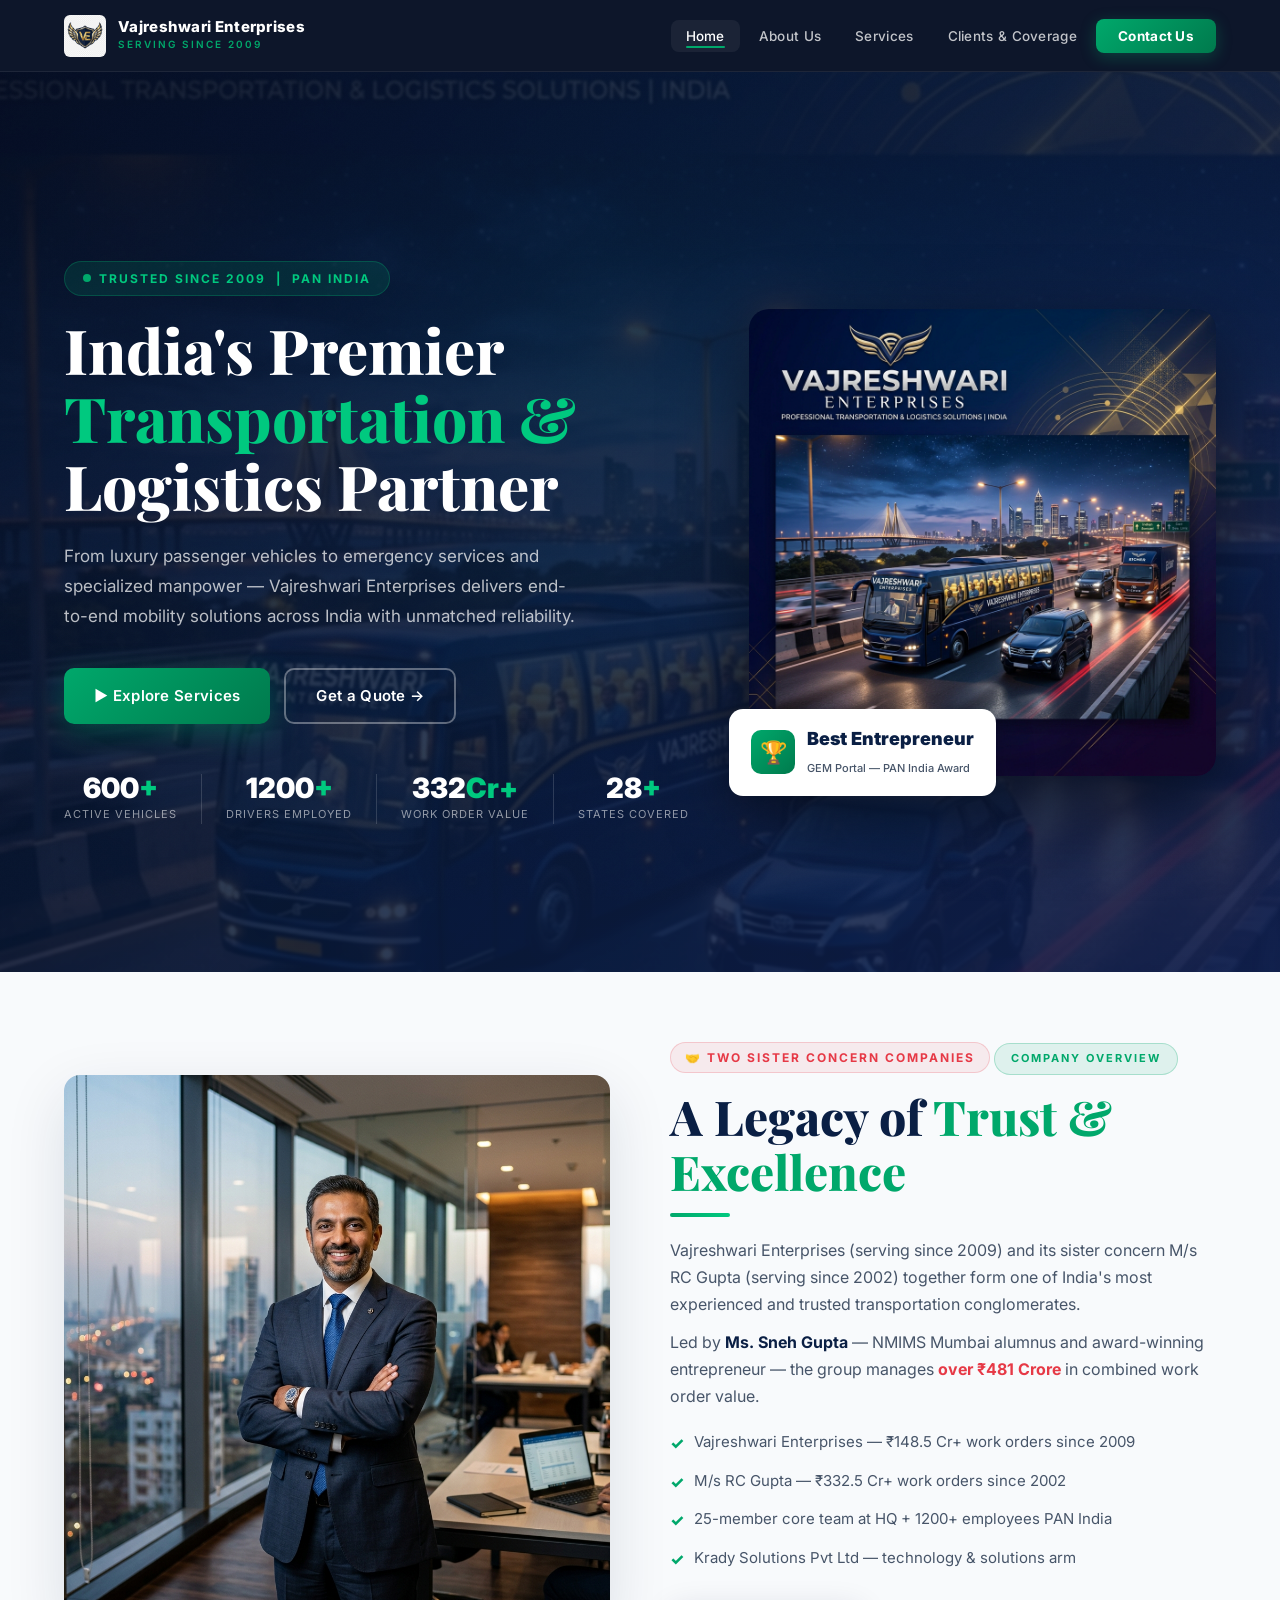
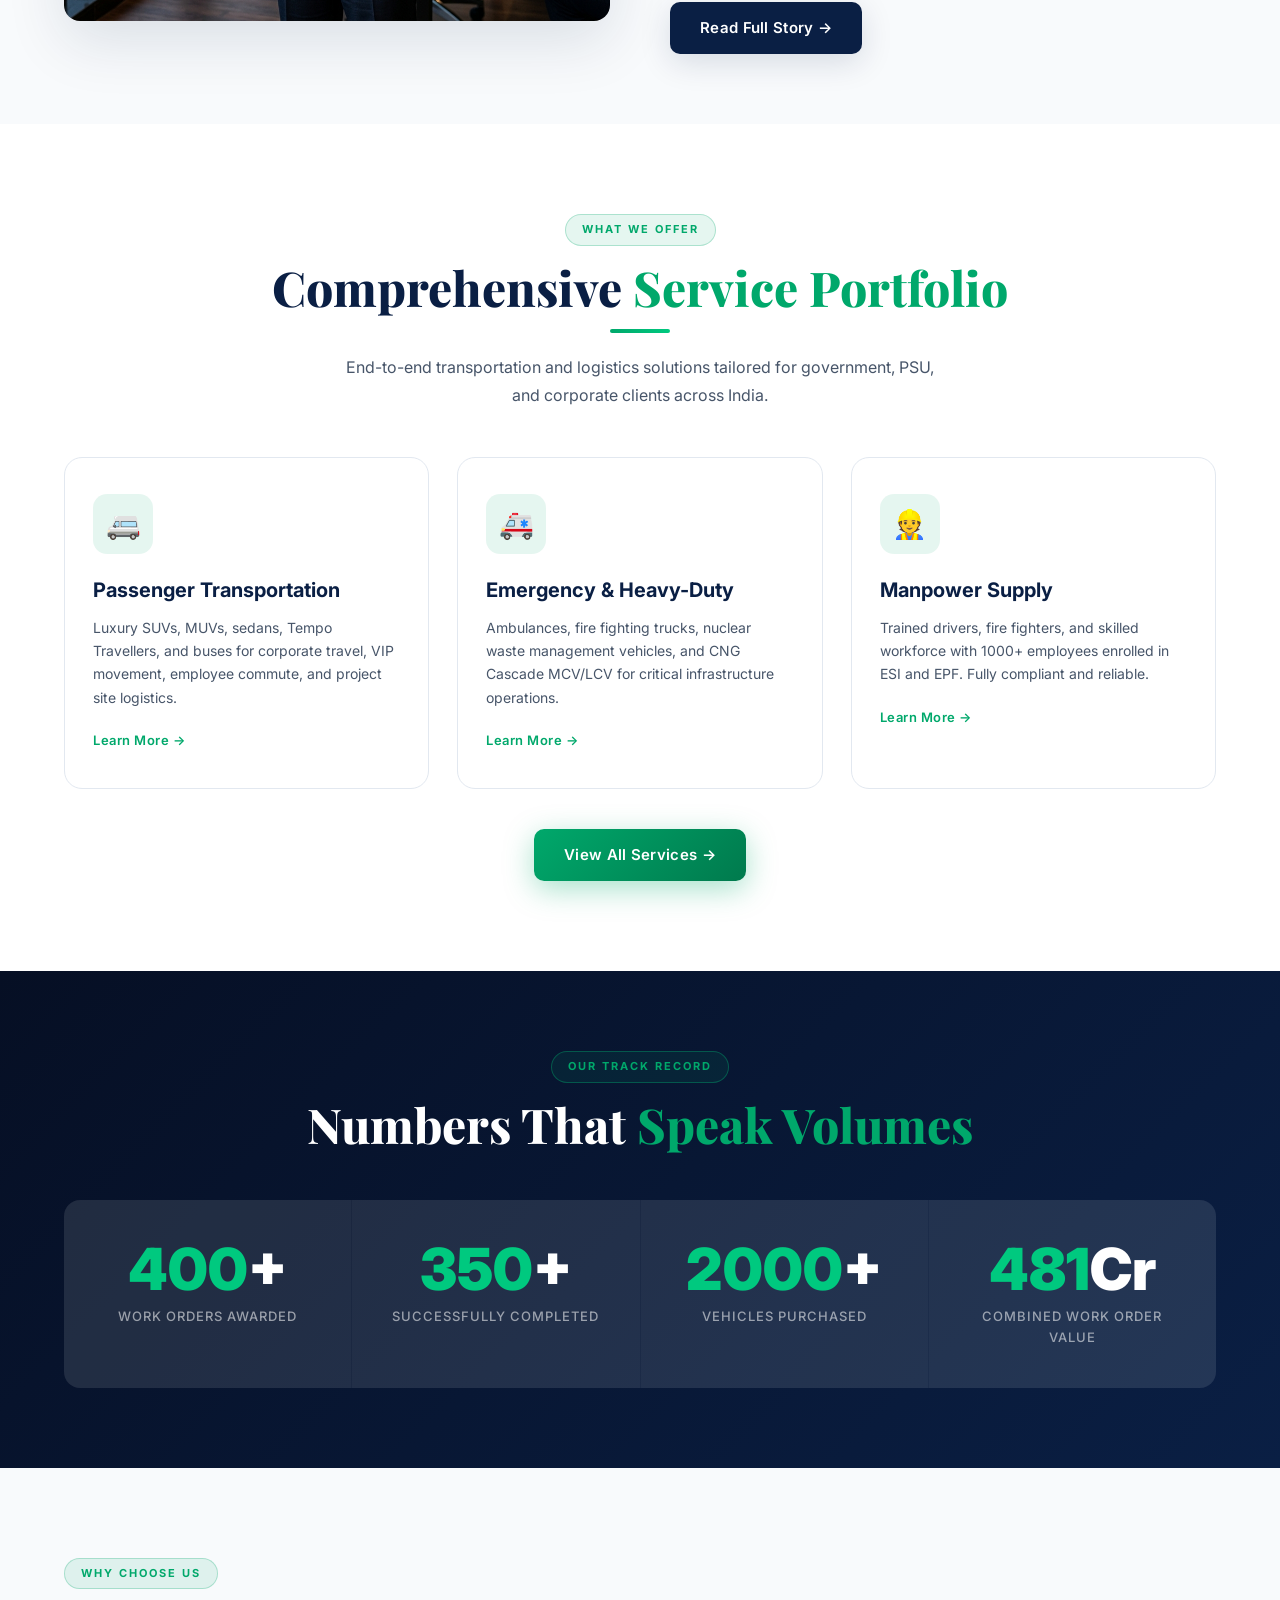
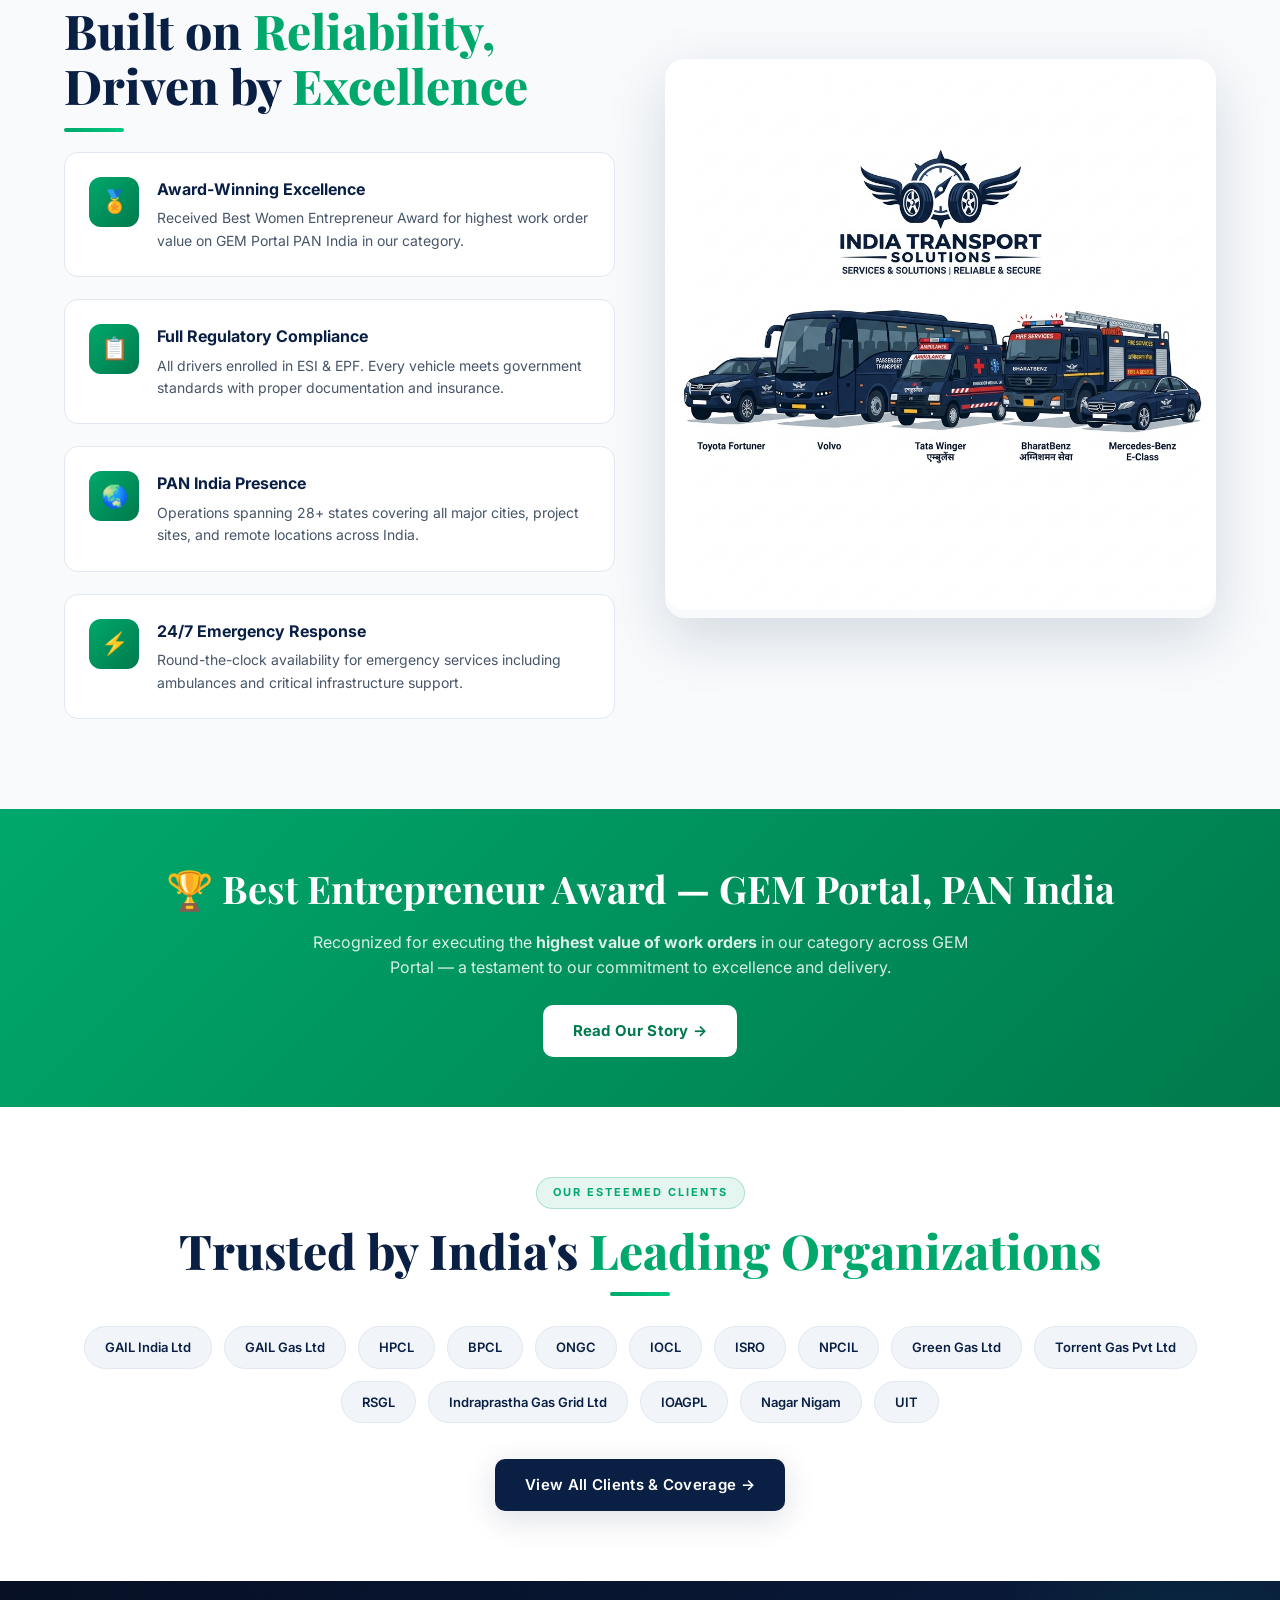
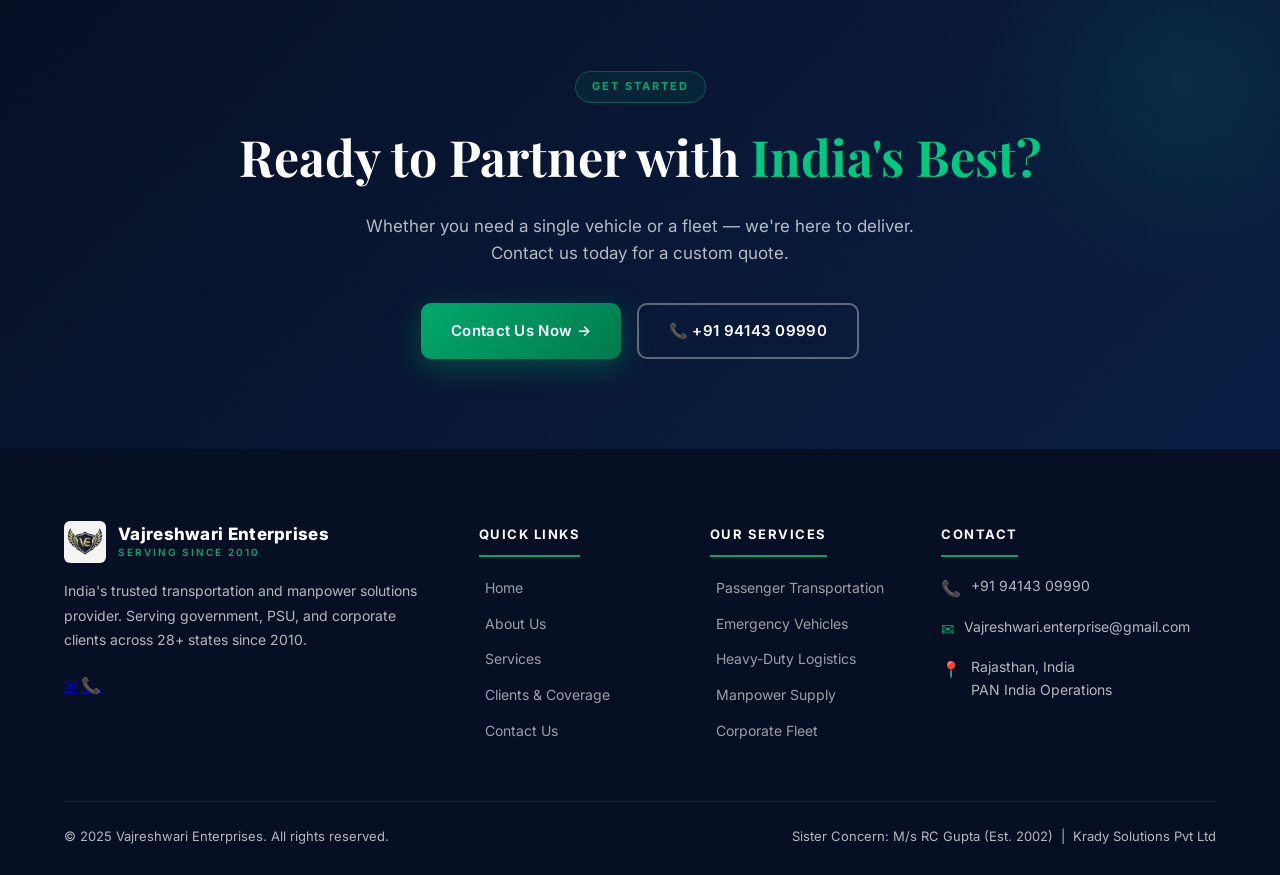
==== commit 37614d6e: "Update founding year to 2009, correct gender title, add new vehicle chips, and update serving subtit" ====
--- a/index.html
+++ b/index.html
@@ -4,7 +4,7 @@
 <meta charset="UTF-8"/>
 <meta name="viewport" content="width=device-width,initial-scale=1.0"/>
 <title>Vajreshwari Enterprises | Professional Transportation & Logistics</title>
-<meta name="description" content="Vajreshwari Enterprises – India's trusted transportation, emergency vehicle & manpower services provider since 2010. 1200+ drivers, 600+ vehicles, PAN India coverage."/>
+<meta name="description" content="Vajreshwari Enterprises – India's trusted transportation, emergency vehicle & manpower services provider since 2009. 1200+ drivers, 600+ vehicles, PAN India coverage."/>
 <link rel="stylesheet" href="styles.css"/>
 <link rel="stylesheet" href="animations.css"/>
 <style>
@@ -172,7 +172,7 @@
     <img src="images/ve_logo.png" alt="VE Logo" style="height:42px;width:42px;object-fit:contain;border-radius:6px;"/>
     <div class="logo-text">
       <span class="logo-name">Vajreshwari Enterprises</span>
-      <span class="logo-sub">Serving Since 2010</span>
+      <span class="logo-sub">Serving Since 2009</span>
     </div>
   </a>
   <ul class="nav-links" id="navLinks">
@@ -194,7 +194,7 @@
   <div class="hero-glow" aria-hidden="true"></div>
   <div class="hero-grid">
     <div>
-      <div class="hero-badge"><span class="dot"></span>Trusted Since 2010 &nbsp;|&nbsp; PAN India</div>
+      <div class="hero-badge"><span class="dot"></span>Trusted Since 2009 &nbsp;|&nbsp; PAN India</div>
       <h1>India's Premier<br/><span>Transportation &amp;</span><br/>Logistics Partner</h1>
       <p class="hero-desc">From luxury passenger vehicles to emergency services and specialized manpower — Vajreshwari Enterprises delivers end-to-end mobility solutions across India with unmatched reliability.</p>
       <div class="hero-btns">
@@ -234,10 +234,10 @@
       <div class="section-tag">Company Overview</div>
       <h2 class="section-title">A Legacy of <span>Trust &amp; Excellence</span></h2>
       <div class="divider"></div>
-      <p style="color:#475569;line-height:1.7;margin-bottom:10px;">Vajreshwari Enterprises (serving since 2010) and its sister concern M/s RC Gupta (serving since 2002) together form one of India's most experienced and trusted transportation conglomerates.</p>
-      <p style="color:#475569;line-height:1.7;margin-bottom:20px;">Led by <strong style="color:#0a1f44;">Mr. Sneh Gupta</strong> — NMIMS Mumbai alumnus and award-winning entrepreneur — the group manages <span class="highlight-red">over ₹481 Crore</span> in combined work order value.</p>
+      <p style="color:#475569;line-height:1.7;margin-bottom:10px;">Vajreshwari Enterprises (serving since 2009) and its sister concern M/s RC Gupta (serving since 2002) together form one of India's most experienced and trusted transportation conglomerates.</p>
+      <p style="color:#475569;line-height:1.7;margin-bottom:20px;">Led by <strong style="color:#0a1f44;">Ms. Sneh Gupta</strong> — NMIMS Mumbai alumnus and award-winning entrepreneur — the group manages <span class="highlight-red">over ₹481 Crore</span> in combined work order value.</p>
       <ul class="check-list">
-        <li>Vajreshwari Enterprises — ₹148.5 Cr+ work orders since 2010</li>
+        <li>Vajreshwari Enterprises — ₹148.5 Cr+ work orders since 2009</li>
         <li>M/s RC Gupta — ₹332.5 Cr+ work orders since 2002</li>
         <li>25-member core team at HQ + 1200+ employees PAN India</li>
         <li>Krady Solutions Pvt Ltd — technology &amp; solutions arm</li>
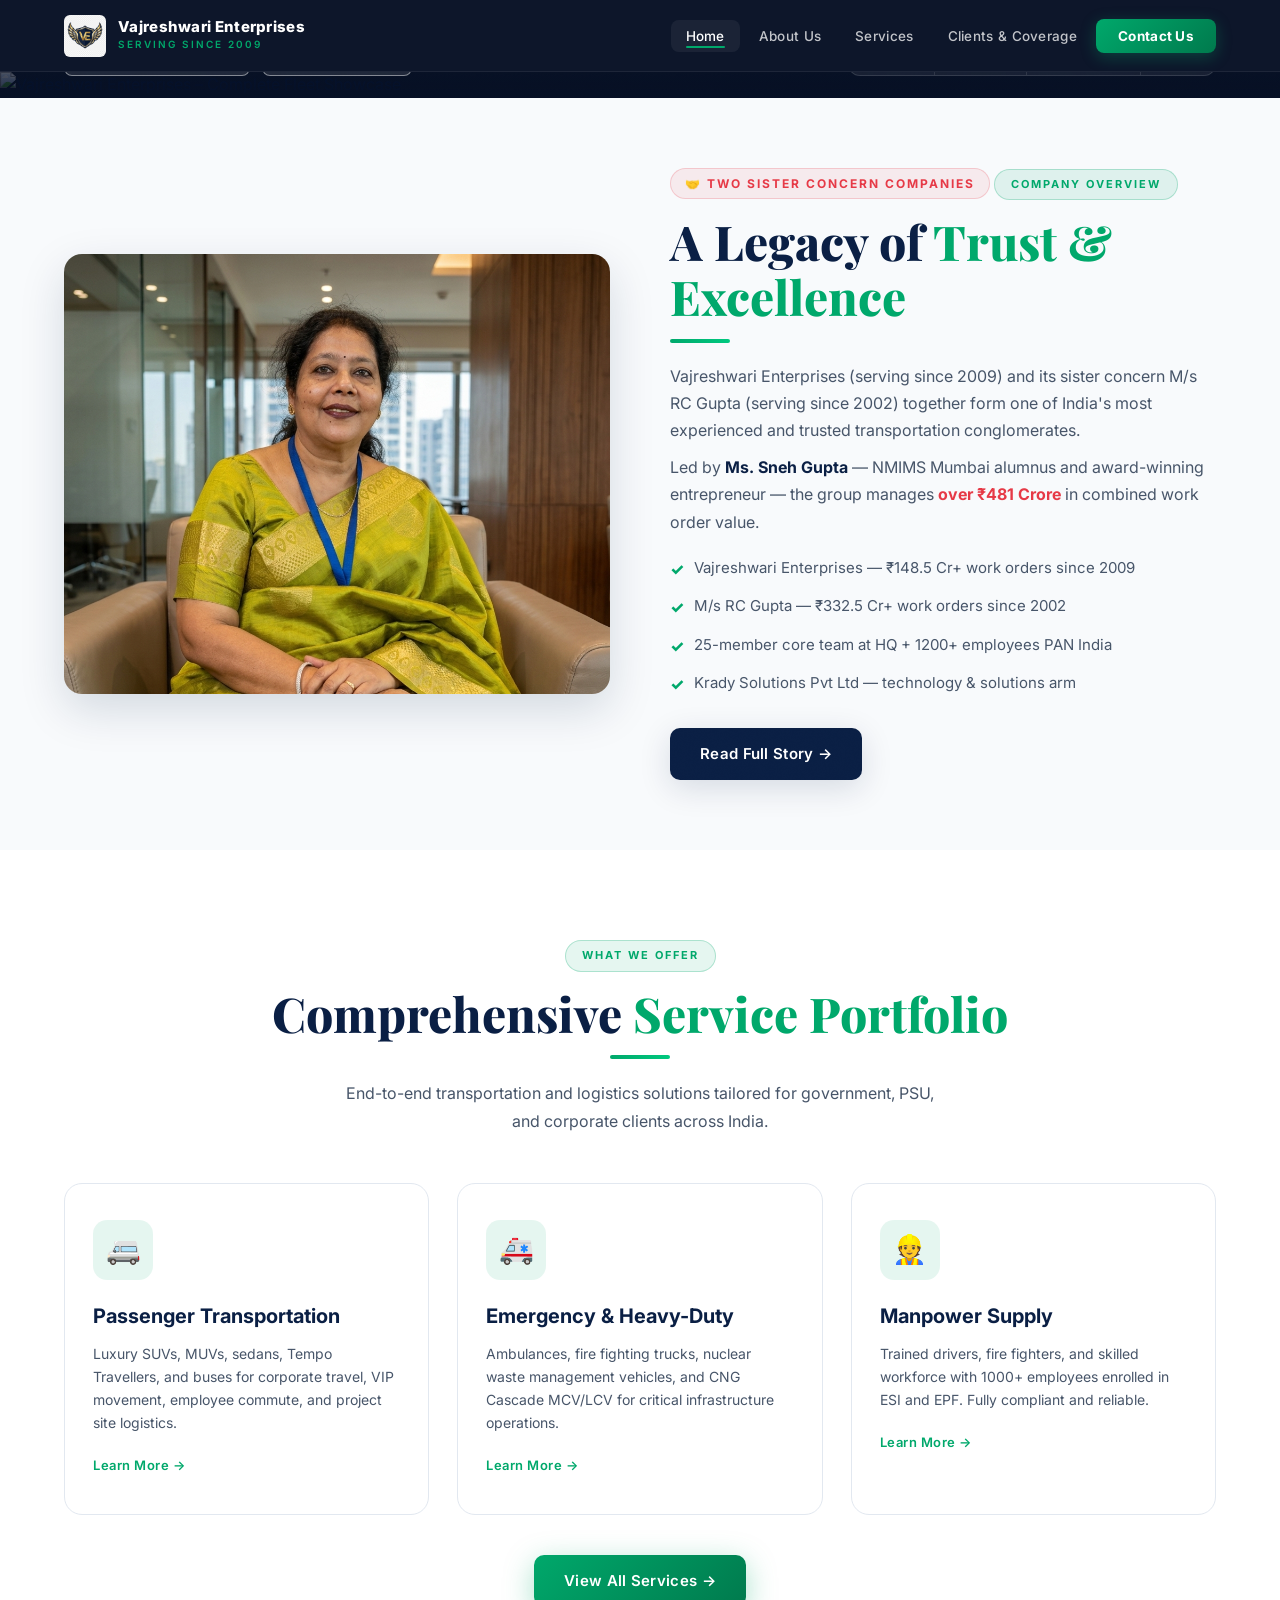
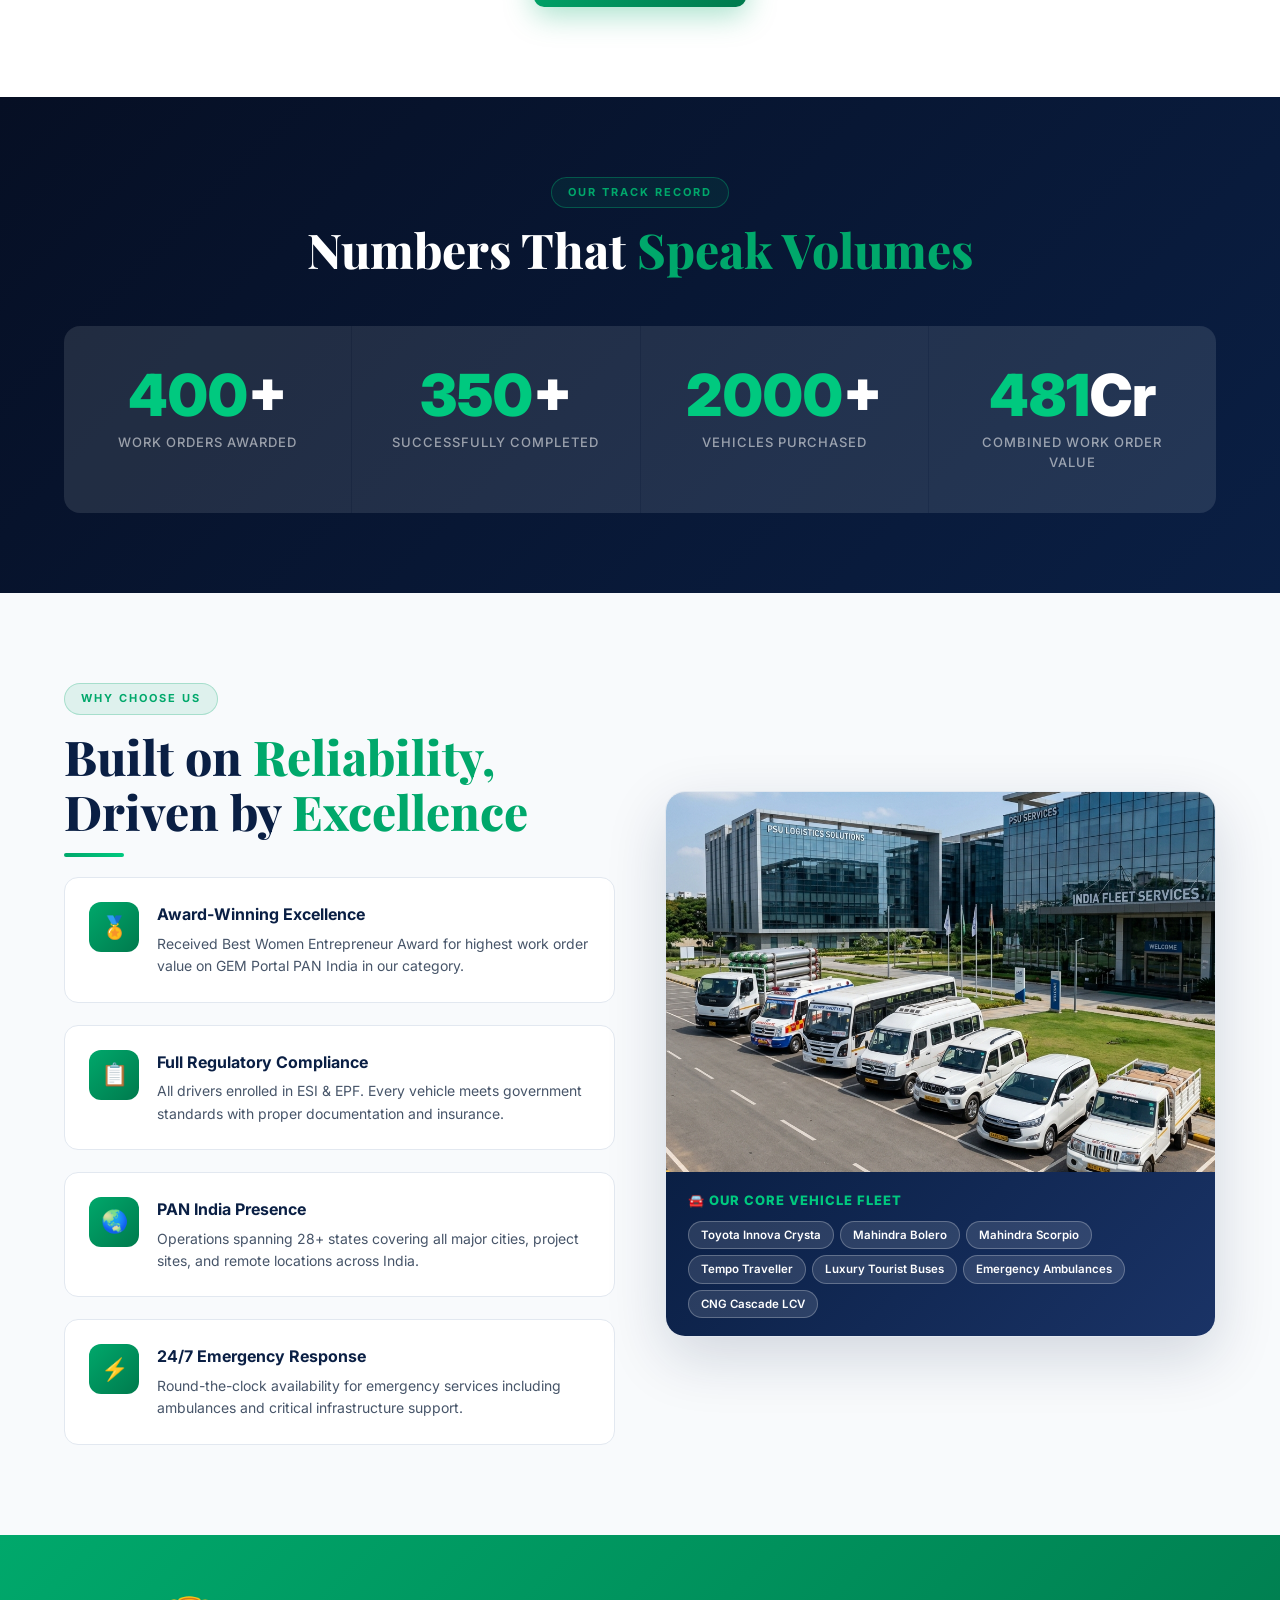
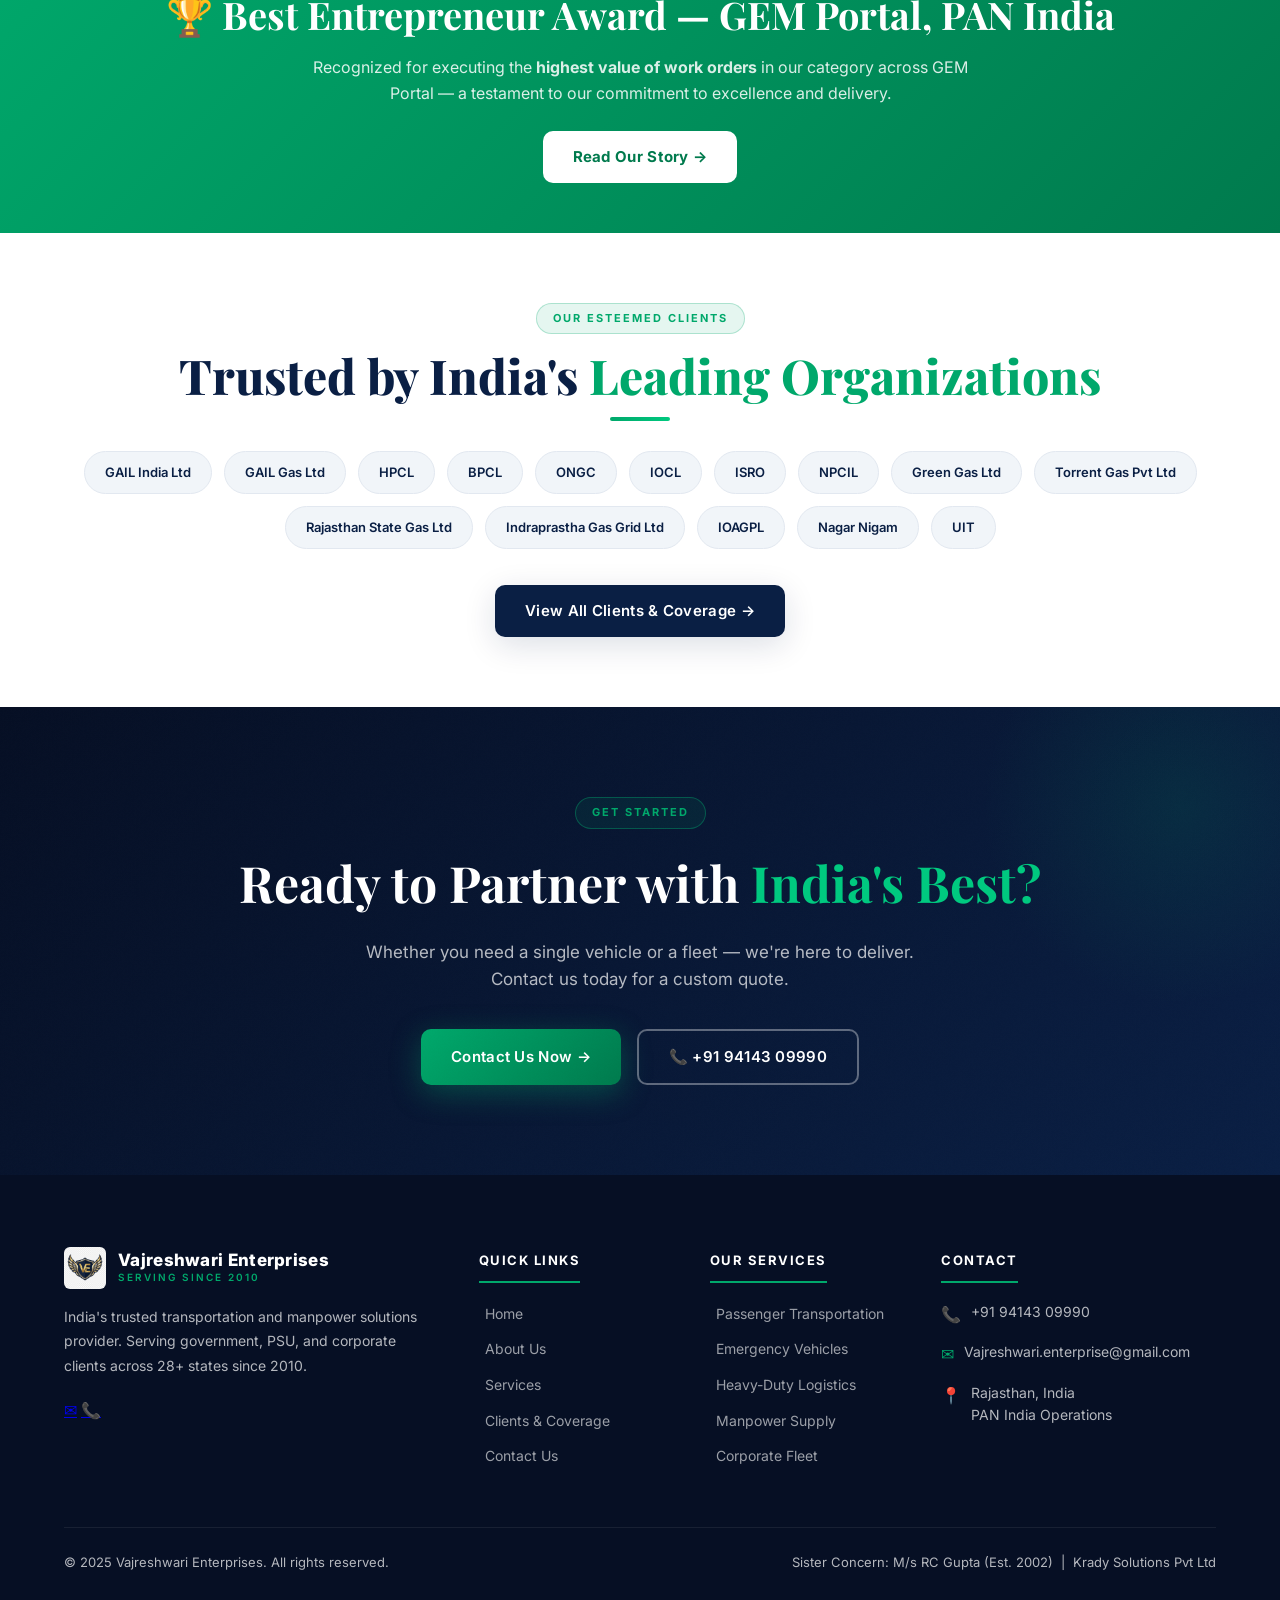
==== commit b73dc7e5: "Enhance website: 4K hero showcases, GEM award updates, AI director portrait, clients brand logos, an" ====
--- a/index.html
+++ b/index.html
@@ -8,66 +8,116 @@
 <link rel="stylesheet" href="styles.css"/>
 <link rel="stylesheet" href="animations.css"/>
 <style>
-/* HERO */
+/* HERO — compact, image-first showcase */
 .hero {
-  min-height: 100vh;
-  background: #060f24;
-  display: flex; align-items: center;
-  position: relative; overflow: hidden;
-  padding: 120px 5% 80px;
-}
-/* Layer 1: deep navy gradient overlay */
-.hero::after {
-  content:''; position:absolute; inset:0; z-index:0;
-  background: linear-gradient(135deg,
+  position: relative;
+  overflow: hidden;
+  background: #0b1628;
+  padding: 0;
+}
+/* HD image — rendered at native resolution, no upscale blur */
+.hero-img {
+  display: block;
+  width: 100%;
+  height: auto;
+  object-fit: cover;
+  object-position: center;
+  image-rendering: -webkit-optimize-contrast;
+  image-rendering: crisp-edges;
+  filter: contrast(1.05) saturate(1.05) brightness(1.02);
+  transform: translateZ(0);
+}
+/* Bottom overlay — subtle gradient for buttons & stats readability */
+.hero-overlay {
+  position: absolute;
+  bottom: 0; left: 0; right: 0;
+  z-index: 2;
+  padding: 24px 5% 22px;
+  background: linear-gradient(
+    to top,
     rgba(6,15,36,0.88) 0%,
-    rgba(10,31,68,0.72) 50%,
-    rgba(17,34,85,0.82) 100%);
-  pointer-events:none;
-}
-/* Layer 0: animated Ken Burns background image */
-.hero-bg {
-  position: absolute; inset: -10%; z-index: 0;
-  background: url('images/hero_banner.png') center/cover no-repeat;
-  /* Animation handled by JS below — no CSS animation */
-  will-change: transform, filter;
-  filter: blur(1px) brightness(0.55) saturate(1.2);
-  transform-origin: center center;
-}
-.hero-glow {
-  position: absolute; z-index: 0; pointer-events: none;
-  width: 700px; height: 700px;
-  background: radial-gradient(ellipse at center,
-    rgba(0,168,107,0.18) 0%,
-    rgba(0,168,107,0.06) 40%,
-    transparent 70%);
-  top: -10%; left: 20%;
-  will-change: transform;
-}
-.hero-grid { display:grid; grid-template-columns:1fr 1fr; gap:60px; align-items:center; position:relative; z-index:2; width:100%; max-width:1300px; margin:auto; }
-.hero-badge { display:inline-flex; align-items:center; gap:8px; background:rgba(0,168,107,0.15); border:1px solid rgba(0,168,107,0.3); color:#00c97f; font-size:12px; font-weight:700; letter-spacing:2px; text-transform:uppercase; padding:7px 18px; border-radius:50px; margin-bottom:20px; }
-.hero-badge .dot { width:8px;height:8px;background:#00a86b;border-radius:50%; animation:pulse-green 2s infinite; }
-.hero h1 { font-family:'Playfair Display',serif; font-size:clamp(34px,5vw,62px); font-weight:800; color:white; line-height:1.1; margin-bottom:22px; }
-.hero h1 span { color:#00c97f; }
-.hero-desc { font-size:17px; color:rgba(255,255,255,0.72); line-height:1.75; margin-bottom:36px; max-width:520px; }
-.hero-btns { display:flex; gap:14px; flex-wrap:wrap; margin-bottom:50px; }
-.hero-stats { display:flex; gap:24px; flex-wrap:nowrap; align-items:center; }
-.hero-stat { text-align:center; flex-shrink:0; }
-.hero-stat .num { font-size:28px; font-weight:900; color:white; line-height:1; white-space:nowrap; }
-.hero-stat .num span { color:#00c97f; }
-.hero-stat .lbl { font-size:11px; color:rgba(255,255,255,0.55); text-transform:uppercase; letter-spacing:1px; margin-top:4px; white-space:nowrap; }
-.hero-divider { width:1px; background:rgba(255,255,255,0.15); height:50px; align-self:center; flex-shrink:0; }
-.hero-img-wrap { position:relative; display:flex; align-items:center; justify-content:center; }
-.hero-img-wrap img { width:100%; max-width:550px; border-radius:20px; box-shadow:0 30px 80px rgba(0,0,0,0.5); }
-.hero-img-badge {
-  position:absolute; bottom:-20px; left:-20px;
-  background:white; border-radius:14px; padding:16px 22px;
-  display:flex; align-items:center; gap:12px;
-  box-shadow:0 10px 40px rgba(0,0,0,0.2);
-}
-.hero-img-badge .badge-icon { width:44px;height:44px; background:linear-gradient(135deg,#00a86b,#007a4d); border-radius:10px; display:flex;align-items:center;justify-content:center; font-size:22px; }
-.hero-img-badge .badge-text strong { display:block; font-size:18px; font-weight:900; color:#0a1f44; }
-.hero-img-badge .badge-text span { font-size:11px; color:#475569; font-weight:500; }
+    rgba(6,15,36,0.55) 50%,
+    transparent 100%);
+}
+/* Content inside overlay */
+.hero-content {
+  max-width: 1200px;
+  margin: 0 auto;
+  display: flex;
+  align-items: flex-end;
+  justify-content: space-between;
+  gap: 20px;
+  flex-wrap: wrap;
+}
+.hero-btns {
+  display:flex; gap:12px; flex-wrap:wrap;
+}
+/* Both buttons transparent */
+.hero .btn-outline {
+  background: rgba(255,255,255,0.10);
+  border: 1.5px solid rgba(255,255,255,0.45);
+  color: white;
+  backdrop-filter: blur(8px);
+  padding: 12px 24px;
+  border-radius: 8px;
+  font-weight: 700;
+  font-size: 14px;
+  text-decoration: none;
+  transition: all 0.3s;
+  display: inline-flex; align-items: center; gap: 8px;
+}
+.hero .btn-outline:hover {
+  background: rgba(255,255,255,0.22);
+  border-color: rgba(255,255,255,0.85);
+  transform: translateY(-2px);
+}
+.hero .btn-primary-glass {
+  background: linear-gradient(135deg, rgba(0,168,107,0.85), rgba(0,122,77,0.90));
+  border: 1.5px solid rgba(0,201,127,0.50);
+  color: white;
+  backdrop-filter: blur(8px);
+  padding: 12px 24px;
+  border-radius: 8px;
+  font-weight: 700;
+  font-size: 14px;
+  text-decoration: none;
+  transition: all 0.3s;
+  box-shadow: 0 4px 16px rgba(0,168,107,0.3);
+  display: inline-flex; align-items: center; gap: 8px;
+}
+.hero .btn-primary-glass:hover {
+  background: linear-gradient(135deg, rgba(0,168,107,1), rgba(0,122,77,1));
+  transform: translateY(-2px);
+  box-shadow: 0 8px 24px rgba(0,168,107,0.45);
+}
+/* Stats bar — small, aligned right */
+.hero-stats-bar {
+  display:flex; gap:0; align-items:stretch;
+  background: rgba(255,255,255,0.07);
+  border: 1px solid rgba(255,255,255,0.12);
+  border-radius: 12px;
+  overflow: hidden;
+  flex-shrink: 0;
+  backdrop-filter: blur(8px);
+}
+.hero-stat-item {
+  padding: 12px 18px;
+  text-align: center;
+  border-right: 1px solid rgba(255,255,255,0.10);
+}
+.hero-stat-item:last-child { border-right: none; }
+.hero-stat-item .num {
+  font-size: 18px; font-weight: 800; color: white; line-height: 1;
+  white-space: nowrap;
+}
+.hero-stat-item .num em {
+  color: #c9a84c; font-style: normal;
+}
+.hero-stat-item .lbl {
+  font-size: 9px; color: rgba(255,255,255,0.50);
+  text-transform: uppercase; letter-spacing: 0.8px;
+  margin-top: 3px; white-space: nowrap;
+}
 
 /* ABOUT STRIP */
 .about-strip { background:#f8fafc; padding:70px 5%; }
@@ -111,8 +161,48 @@
 .why-item .wi-icon { width:50px;height:50px; background:linear-gradient(135deg,#00a86b,#007a4d); border-radius:12px; display:flex;align-items:center;justify-content:center; font-size:22px; flex-shrink:0; }
 .why-item h4 { font-size:16px; font-weight:700; color:#0a1f44; margin-bottom:5px; }
 .why-item p { font-size:14px; color:#475569; line-height:1.6; }
-.why-img { border-radius:20px; overflow:hidden; box-shadow:0 20px 60px rgba(10,31,68,0.15); }
-.why-img img { width:100%; height:100%; object-fit:cover; }
+.why-img-card {
+  position: relative;
+  border-radius: 20px;
+  overflow: hidden;
+  box-shadow: 0 20px 60px rgba(10,31,68,0.16);
+  border: 1px solid #e2e8f0;
+  background: white;
+}
+.why-fleet-img {
+  width: 100%;
+  height: 380px;
+  object-fit: cover;
+  object-position: center;
+  display: block;
+}
+.why-fleet-legend {
+  background: linear-gradient(135deg, #0a1f44, #1a3366);
+  padding: 18px 22px;
+  color: white;
+}
+.why-fleet-legend .legend-title {
+  font-size: 13px;
+  font-weight: 800;
+  color: #00c97f;
+  text-transform: uppercase;
+  letter-spacing: 1px;
+  margin-bottom: 10px;
+}
+.legend-chips {
+  display: flex;
+  flex-wrap: wrap;
+  gap: 6px;
+}
+.lchip {
+  background: rgba(255,255,255,0.12);
+  border: 1px solid rgba(255,255,255,0.25);
+  color: white;
+  font-size: 11.5px;
+  font-weight: 600;
+  padding: 4px 12px;
+  border-radius: 50px;
+}
 
 /* AWARD BANNER */
 .award-banner { background:linear-gradient(135deg,#00a86b,#007a4d); padding:50px 5%; text-align:center; }
@@ -133,12 +223,12 @@
 .cta-btns { display:flex; gap:16px; justify-content:center; flex-wrap:wrap; }
 
 @media(max-width:900px){
-  .hero-grid,.about-strip-grid,.why-grid{grid-template-columns:1fr;}
+  .about-strip-grid,.why-grid{grid-template-columns:1fr;}
   .services-grid{grid-template-columns:1fr 1fr;}
   .stats-big-grid{grid-template-columns:repeat(2,1fr);}
-  .hero-img-wrap{display:none;}
-  .hero{padding:100px 5% 60px;min-height:auto;}
-  .hero h1{font-size:clamp(32px,7vw,52px);}
+  .hero-content{flex-direction:column;align-items:flex-start;}
+  .hero-stats-bar{width:100%;}
+  .hero-stat-item{flex:1;}
 }
 @media(max-width:768px){
   .about-strip-grid{grid-template-columns:1fr;}
@@ -146,20 +236,22 @@
   .why-grid{grid-template-columns:1fr;}
   .award-banner{padding:40px 5%;}
   .hero-btns{flex-direction:column;align-items:flex-start;gap:10px;}
-  .hero-btns .btn{width:100%;justify-content:center;}
+  .hero-btns .btn{width:100%;justify-content:center;max-width:280px;}
+  .hero-overlay{padding:30px 5% 20px;}
+  .hero-stat-item{padding:8px 10px;}
+  .hero-stat-item .num{font-size:15px;}
+  .hero-stat-item .lbl{font-size:8px;}
 }
 @media(max-width:600px){
   .services-grid{grid-template-columns:1fr;}
   .stats-big-grid{grid-template-columns:1fr 1fr;}
-  .hero-stats{gap:8px;overflow-x:auto;}
-  .hero-stat .num{font-size:18px;}
-  .hero-stat .lbl{font-size:9px;letter-spacing:0.5px;}
-  .hero-divider{height:32px;}
+  .hero-btns .btn{font-size:13px;padding:10px 18px;}
   .cta-btns{flex-direction:column;align-items:center;}
   .cta-btns .btn{width:100%;justify-content:center;max-width:300px;}
   .clients-logos{gap:8px;}
   .client-chip{font-size:12px;padding:8px 14px;}
 }
+
 </style>
 </head>
 <body>
@@ -189,46 +281,39 @@
 
 <!-- HERO -->
 <section class="hero">
-  <!-- Animated background layers -->
-  <div class="hero-bg" aria-hidden="true"></div>
-  <div class="hero-glow" aria-hidden="true"></div>
-  <div class="hero-grid">
-    <div>
-      <div class="hero-badge"><span class="dot"></span>Trusted Since 2009 &nbsp;|&nbsp; PAN India</div>
-      <h1>India's Premier<br/><span>Transportation &amp;</span><br/>Logistics Partner</h1>
-      <p class="hero-desc">From luxury passenger vehicles to emergency services and specialized manpower — Vajreshwari Enterprises delivers end-to-end mobility solutions across India with unmatched reliability.</p>
+  <img src="images/hero_fleet_4k.png" alt="Vajreshwari Enterprises – Complete Fleet Showcase" class="hero-img"/>
+  <div class="hero-overlay">
+    <div class="hero-content">
       <div class="hero-btns">
-        <a href="services.html" class="btn btn-primary">&#9658; Explore Services</a>
+        <a href="services.html" class="btn btn-outline">&#9658; Explore Services</a>
         <a href="contact.html" class="btn btn-outline">Get a Quote &rarr;</a>
       </div>
-      <div class="hero-stats">
-        <div class="hero-stat"><div class="num">600<span>+</span></div><div class="lbl">Active Vehicles</div></div>
-        <div class="hero-divider"></div>
-        <div class="hero-stat"><div class="num">1200<span>+</span></div><div class="lbl">Drivers Employed</div></div>
-        <div class="hero-divider"></div>
-        <div class="hero-stat"><div class="num">332<span>Cr+</span></div><div class="lbl">Work Order Value</div></div>
-        <div class="hero-divider"></div>
-        <div class="hero-stat"><div class="num">28<span>+</span></div><div class="lbl">States Covered</div></div>
+      <div class="hero-stats-bar">
+        <div class="hero-stat-item">
+          <div class="num">600<em>+</em></div>
+          <div class="lbl">Vehicles</div>
+        </div>
+        <div class="hero-stat-item">
+          <div class="num">1200<em>+</em></div>
+          <div class="lbl">Drivers</div>
+        </div>
+        <div class="hero-stat-item">
+          <div class="num">332<em>Cr</em></div>
+          <div class="lbl">Work Orders</div>
+        </div>
+        <div class="hero-stat-item">
+          <div class="num">28<em>+</em></div>
+          <div class="lbl">States</div>
+        </div>
       </div>
     </div>
-    <div class="hero-img-wrap">
-      <img src="images/hero_banner.png" alt="Vajreshwari Enterprise Fleet"/>
-      <div class="hero-img-badge">
-        <div class="badge-icon">🏆</div>
-        <div class="badge-text">
-          <strong>Best Entrepreneur</strong>
-          <span>GEM Portal — PAN India Award</span>
-        </div>
-      </div>
-    </div>
-  </div>
-
+  </div>
 </section>
 
 <!-- ABOUT STRIP -->
 <section class="about-strip">
   <div class="about-strip-grid">
-    <img src="images/leader_portrait.png" alt="Sneh Gupta – Director"/>
+    <img src="images/sneh_gupta_office.png" alt="Ms. Sneh Gupta – Director, Vajreshwari Enterprises" style="max-height:440px;object-fit:cover;object-position:center top;border-radius:18px;box-shadow:0 16px 45px rgba(10,31,68,0.15);"/>
     <div>
       <div class="sister-tag">🤝 Two Sister Concern Companies</div>
       <div class="section-tag">Company Overview</div>
@@ -294,6 +379,7 @@
   </div>
 </section>
 
+
 <!-- WHY US -->
 <section class="why-us">
   <div class="why-grid">
@@ -333,7 +419,21 @@
       </div>
     </div>
     <div class="why-img">
-      <img src="images/services_fleet.png" alt="Our Fleet" style="border-radius:20px;"/>
+      <div class="why-img-card">
+        <img src="images/why_us_fleet.png" alt="Vajreshwari Commercial &amp; Emergency Fleet Lineup" class="why-fleet-img"/>
+        <div class="why-fleet-legend">
+          <div class="legend-title">🚘 Our Core Vehicle Fleet</div>
+          <div class="legend-chips">
+            <span class="lchip">Toyota Innova Crysta</span>
+            <span class="lchip">Mahindra Bolero</span>
+            <span class="lchip">Mahindra Scorpio</span>
+            <span class="lchip">Tempo Traveller</span>
+            <span class="lchip">Luxury Tourist Buses</span>
+            <span class="lchip">Emergency Ambulances</span>
+            <span class="lchip">CNG Cascade LCV</span>
+          </div>
+        </div>
+      </div>
     </div>
   </div>
 </section>
@@ -361,7 +461,7 @@
     <div class="client-chip">NPCIL</div>
     <div class="client-chip">Green Gas Ltd</div>
     <div class="client-chip">Torrent Gas Pvt Ltd</div>
-    <div class="client-chip">RSGL</div>
+    <div class="client-chip">Rajasthan State Gas Ltd</div>
     <div class="client-chip">Indraprastha Gas Grid Ltd</div>
     <div class="client-chip">IOAGPL</div>
     <div class="client-chip">Nagar Nigam</div>
@@ -435,42 +535,6 @@
 </div>
 <script>window.addEventListener("scroll",function(){document.getElementById("navbar").classList.toggle("scrolled",window.scrollY>50);});var obs=new IntersectionObserver(function(entries){entries.forEach(function(e){if(e.isIntersecting)e.target.classList.add("visible");});},{threshold:0.12});document.querySelectorAll(".reveal,.reveal-left,.reveal-right").forEach(function(el){obs.observe(el);});</script>
 <script src="main.js"></script>
-<script>
-// Liquid hero background — sine/cosine Lissajous drift
-// Completely forward-only: t always increases, never reverses
-(function () {
-  var bg   = document.querySelector('.hero-bg');
-  var glow = document.querySelector('.hero-glow');
-  if (!bg) return;
-
-  var t = 0;
-
-  function tick() {
-    // 0.0025 per frame @ 60fps = ~150s per full cycle — clearly visible but very smooth
-    t += 0.0025;
-
-    // X uses sin with one frequency, Y uses cos with a different frequency
-    // Different frequencies = Lissajous curve = never retraces the same path
-    var x = Math.sin(t * 1.1) * 22;          // drift left/right  ±22px
-    var y = Math.cos(t * 0.7) * 14;          // drift up/down     ±14px
-    var s = 1.08 + Math.sin(t * 0.4) * 0.05; // scale  1.03–1.13
-    var b = 0.55 + Math.sin(t * 0.3) * 0.03; // brightness 0.52–0.58
-
-    bg.style.transform = 'scale(' + s.toFixed(4) + ') translate(' + x.toFixed(2) + 'px,' + y.toFixed(2) + 'px)';
-    bg.style.filter    = 'blur(1px) brightness(' + b.toFixed(3) + ') saturate(1.2)';
-
-    // Glow blob drifts with slightly different frequencies
-    if (glow) {
-      var gx = Math.sin(t * 0.5) * 70;
-      var gy = Math.cos(t * 0.8) * 45;
-      glow.style.transform = 'translate(' + gx.toFixed(2) + 'px,' + gy.toFixed(2) + 'px)';
-    }
-
-    requestAnimationFrame(tick);
-  }
-
-  requestAnimationFrame(tick);
-})();
-</script>
+
 </body>
 </html>
--- a/styles.css
+++ b/styles.css
@@ -234,9 +234,6 @@
 .reveal-right.visible { opacity: 1; transform: translateX(0); }
 
 /* ===== RESPONSIVE ===== */
-@media(max-width:1200px) {
-  .hero-stat .num { font-size: 26px; }
-}
 @media(max-width:1100px) {
   .footer-grid { grid-template-columns: 1fr 1fr; gap: 36px; }
   .grid-4 { grid-template-columns: repeat(2,1fr); }
@@ -245,18 +242,12 @@
   section { padding: 70px 5%; }
   .grid-2, .grid-3 { grid-template-columns: 1fr; }
   .grid-4 { grid-template-columns: repeat(2,1fr); }
-  .hero-stats { gap: 14px; }
-  .hero-stat .num { font-size: 24px; }
-  .hero-divider { height: 36px; }
 }
 @media(max-width:768px) {
   .page-hero { padding: 90px 5% 60px; }
   .page-hero h1 { font-size: clamp(28px, 7vw, 44px); }
   .section-title { font-size: clamp(26px, 5.5vw, 40px); }
   .stats-row { flex-wrap: wrap; gap: 12px; }
-  .hero-stats { flex-wrap: wrap; gap: 12px; }
-  .hero-divider { display: none; }
-  .hero-stat { min-width: calc(50% - 8px); text-align: left; }
 }
 @media(max-width:600px) {
   section { padding: 55px 5%; }
@@ -266,13 +257,7 @@
   .btn { padding: 13px 22px; font-size: 14px; }
   .section-title { font-size: clamp(24px, 6vw, 36px); }
   .section-subtitle { font-size: 15px; }
-  .hero-stat { min-width: calc(50% - 6px); }
-  .hero-stat .num { font-size: 22px; }
   .stat-card { min-width: 100px; }
-}
-@media(max-width:400px) {
-  .hero-stat { min-width: 100%; text-align: center; }
-  .hero-stats { justify-content: center; }
 }
 
 /* ===== MOVING ROAD ANIMATION ===== */
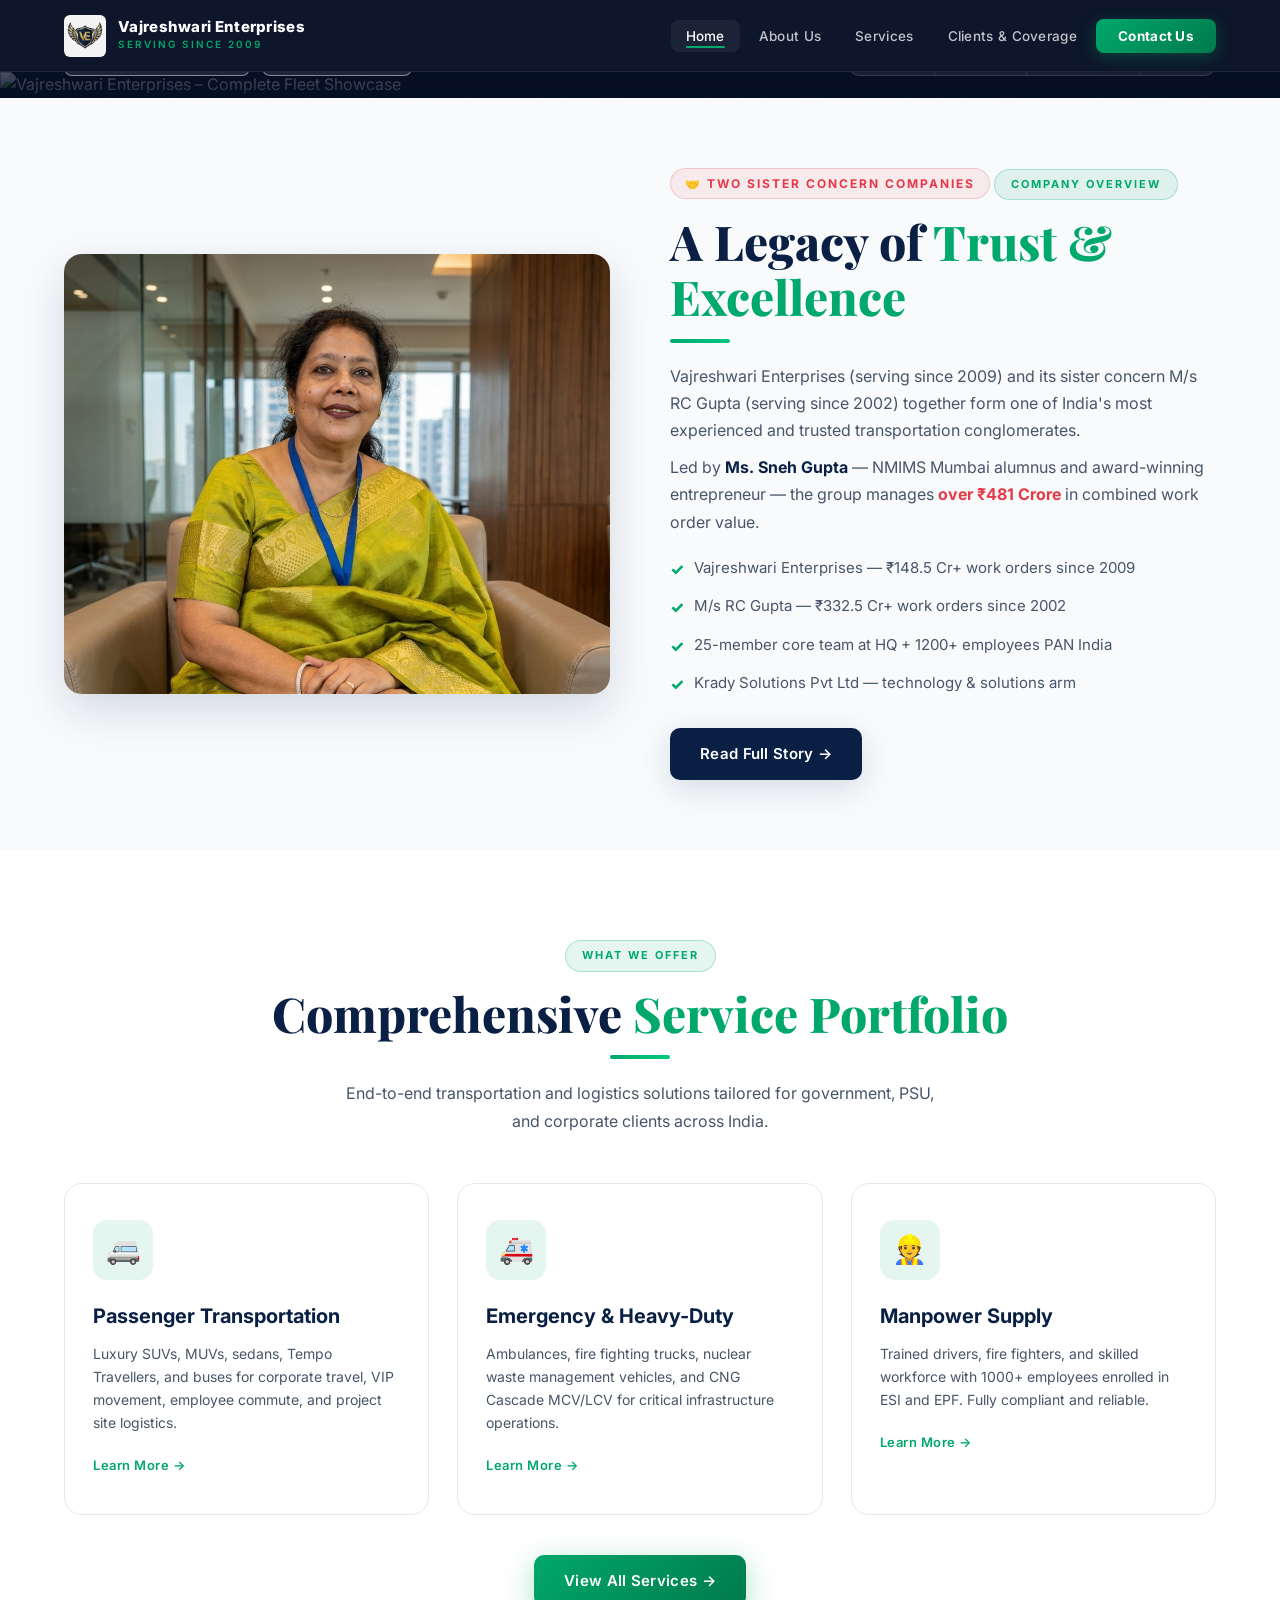
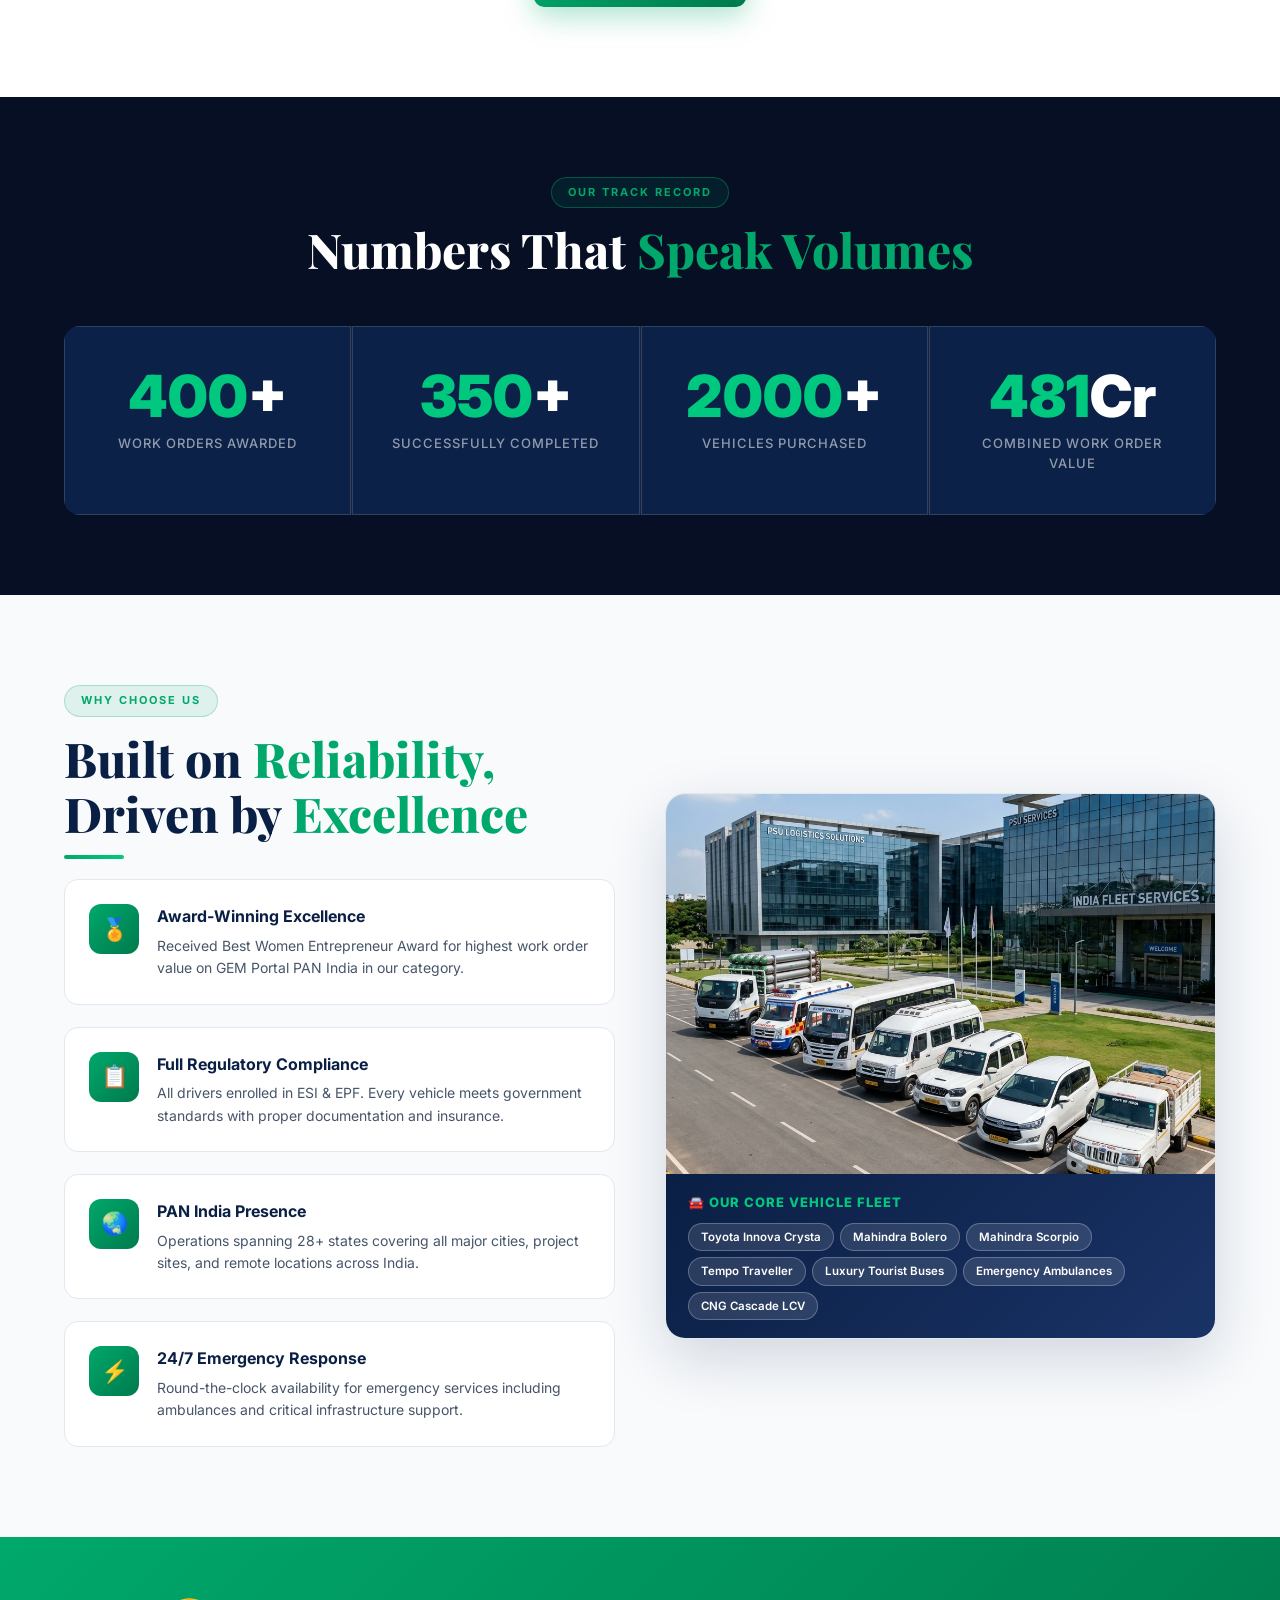
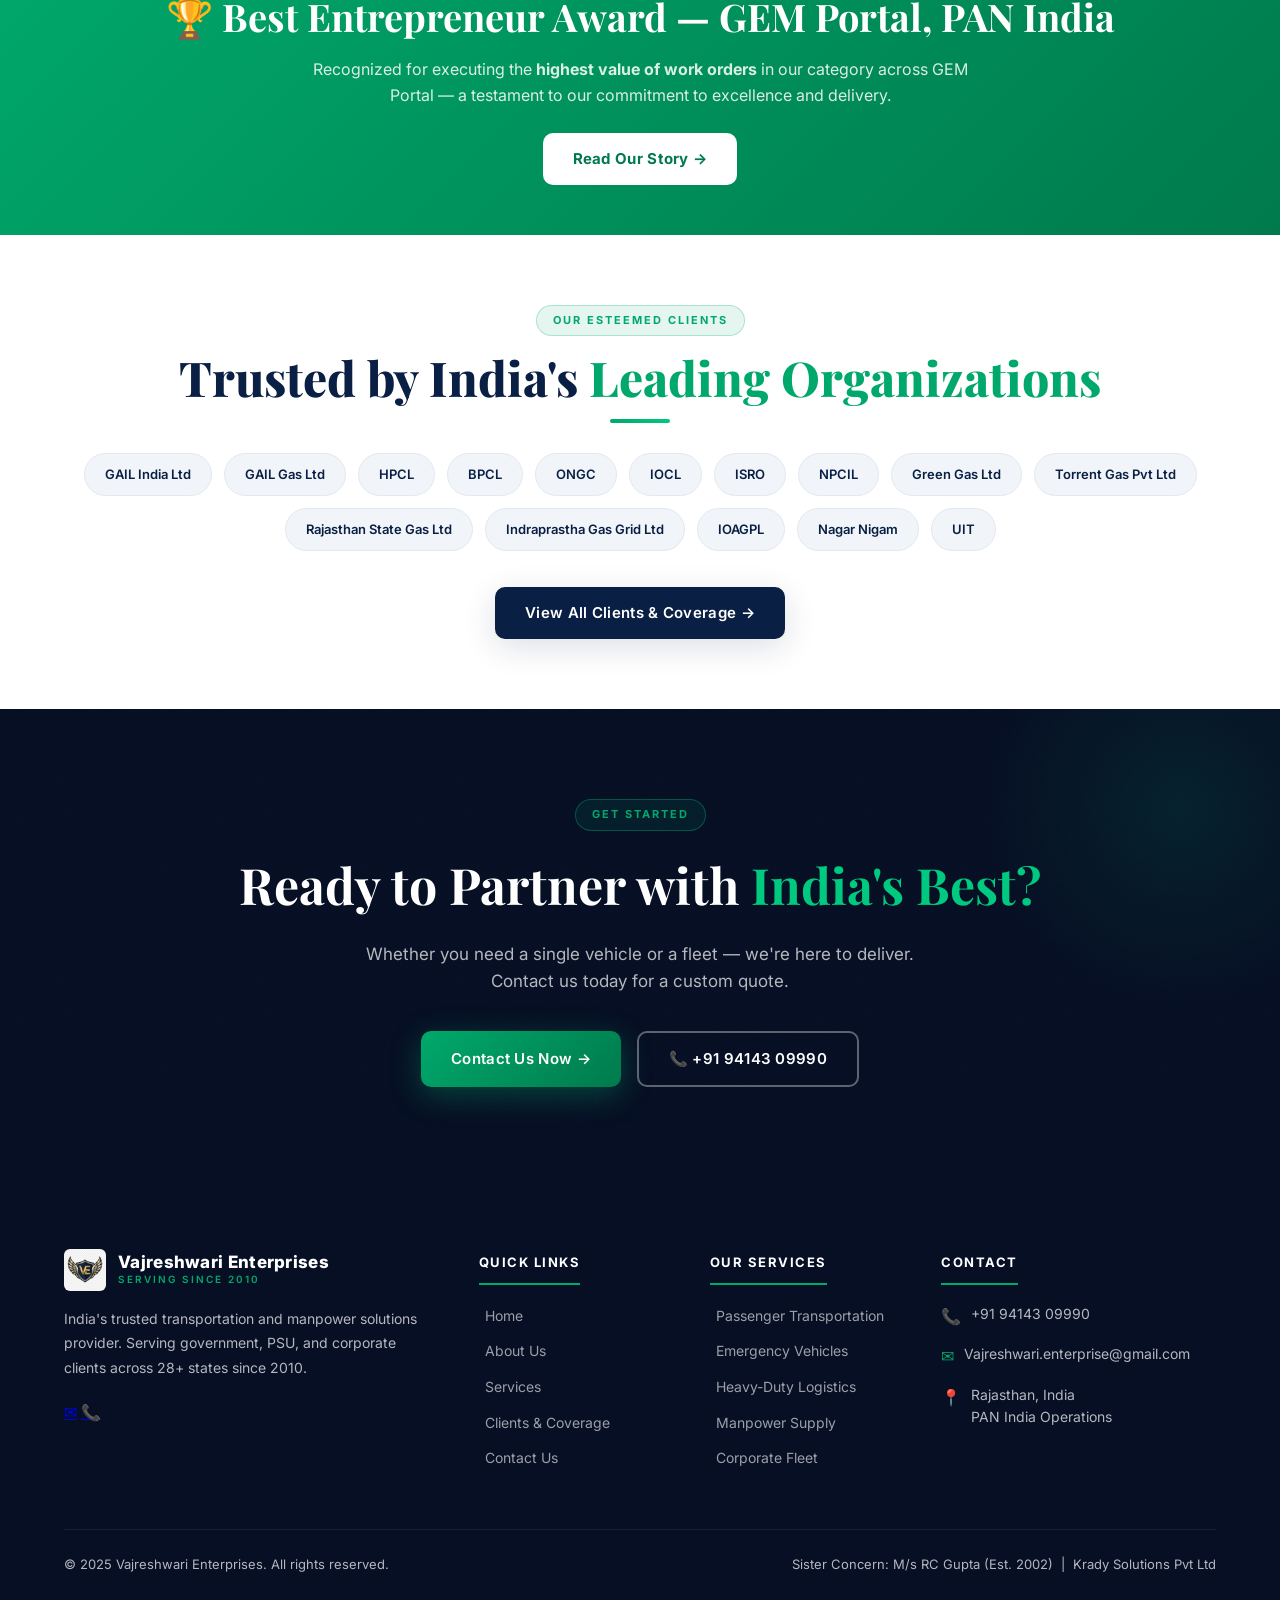
==== commit 5dc80609: "Fix dark mode auto-inversion, stack stat grid on mobile, separate hero images & minimal copy for Abo" ====
--- a/index.html
+++ b/index.html
@@ -3,6 +3,8 @@
 <head>
 <meta charset="UTF-8"/>
 <meta name="viewport" content="width=device-width,initial-scale=1.0"/>
+<meta name="color-scheme" content="light"/>
+<meta name="supported-color-schemes" content="light"/>
 <title>Vajreshwari Enterprises | Professional Transportation & Logistics</title>
 <meta name="description" content="Vajreshwari Enterprises – India's trusted transportation, emergency vehicle & manpower services provider since 2009. 1200+ drivers, 600+ vehicles, PAN India coverage."/>
 <link rel="stylesheet" href="styles.css"/>
@@ -226,28 +228,73 @@
   .about-strip-grid,.why-grid{grid-template-columns:1fr;}
   .services-grid{grid-template-columns:1fr 1fr;}
   .stats-big-grid{grid-template-columns:repeat(2,1fr);}
-  .hero-content{flex-direction:column;align-items:flex-start;}
-  .hero-stats-bar{width:100%;}
-  .hero-stat-item{flex:1;}
+  .hero-content{flex-direction:column;align-items:stretch;gap:16px;}
+  .hero-stats-bar{width:100%;display:grid;grid-template-columns:repeat(4,1fr);}
+  .hero-btns{width:100%;justify-content:center;}
+  .hero-btns .btn{flex:1;justify-content:center;text-align:center;}
 }
 @media(max-width:768px){
   .about-strip-grid{grid-template-columns:1fr;}
   .about-strip-grid img{max-height:300px;object-fit:cover;}
   .why-grid{grid-template-columns:1fr;}
   .award-banner{padding:40px 5%;}
-  .hero-btns{flex-direction:column;align-items:flex-start;gap:10px;}
-  .hero-btns .btn{width:100%;justify-content:center;max-width:280px;}
-  .hero-overlay{padding:30px 5% 20px;}
-  .hero-stat-item{padding:8px 10px;}
-  .hero-stat-item .num{font-size:15px;}
-  .hero-stat-item .lbl{font-size:8px;}
-}
-@media(max-width:600px){
+}
+@media(max-width:640px){
+  .hero {
+    display: flex;
+    flex-direction: column;
+    background: #060f24;
+  }
+  .hero-img {
+    height: auto;
+    max-height: 48vh;
+    object-fit: contain;
+    background: #060f24;
+  }
+  .hero-overlay {
+    position: relative;
+    bottom: auto;
+    background: #060f24;
+    padding: 20px 16px 24px;
+    border-top: 1px solid rgba(255,255,255,0.1);
+  }
+  .hero-btns {
+    flex-direction: column;
+    width: 100%;
+    gap: 10px;
+  }
+  .hero-btns .btn {
+    width: 100%;
+    justify-content: center;
+    max-width: 100%;
+    padding: 12px 16px;
+    font-size: 13.5px;
+  }
+  .hero-stats-bar {
+    display: grid;
+    grid-template-columns: repeat(2, 1fr);
+    width: 100%;
+    background: rgba(255,255,255,0.06);
+    border: 1px solid rgba(255,255,255,0.12);
+  }
+  .hero-stat-item {
+    padding: 10px 8px;
+    border-right: 1px solid rgba(255,255,255,0.08);
+    border-bottom: 1px solid rgba(255,255,255,0.08);
+  }
+  .hero-stat-item:nth-child(2n) {
+    border-right: none;
+  }
+  .hero-stat-item:nth-child(3), .hero-stat-item:nth-child(4) {
+    border-bottom: none;
+  }
   .services-grid{grid-template-columns:1fr;}
-  .stats-big-grid{grid-template-columns:1fr 1fr;}
-  .hero-btns .btn{font-size:13px;padding:10px 18px;}
+  .stats-big-grid{grid-template-columns:1fr; gap:14px; background:transparent;}
+  .stat-big{background:#0c2147 !important; border:1px solid rgba(255,255,255,0.15) !important; border-radius:16px; padding:22px 18px;}
+  .stat-big .num{font-size:34px; color:#00c97f !important;}
+  .stat-big .lbl{font-size:12px; color:#ffffff !important; font-weight:700; letter-spacing:0.5px; line-height:1.4; word-break:break-word;}
   .cta-btns{flex-direction:column;align-items:center;}
-  .cta-btns .btn{width:100%;justify-content:center;max-width:300px;}
+  .cta-btns .btn{width:100%;justify-content:center;max-width:100%;}
   .clients-logos{gap:8px;}
   .client-chip{font-size:12px;padding:8px 14px;}
 }
--- a/styles.css
+++ b/styles.css
@@ -1,6 +1,8 @@
 @import url('https://fonts.googleapis.com/css2?family=Inter:wght@300;400;500;600;700;800;900&family=Playfair+Display:wght@700;800;900&display=swap');
 
-:root {
+:root, html, body {
+  color-scheme: light !important;
+  supported-color-schemes: light !important;
   --navy: #0a1f44;
   --navy-dark: #060f24;
   --navy-mid: #112255;
@@ -24,9 +26,68 @@
   --transition: all 0.35s cubic-bezier(0.4,0,0.2,1);
 }
 
-*, *::before, *::after { box-sizing: border-box; margin: 0; padding: 0; }
-html { scroll-behavior: smooth; }
-body { font-family: 'Inter', sans-serif; background: var(--white); color: var(--navy); line-height: 1.6; overflow-x: hidden; }
+*, *::before, *::after {
+  box-sizing: border-box;
+  margin: 0;
+  padding: 0;
+  max-width: 100%;
+}
+
+html, body {
+  scroll-behavior: smooth;
+  font-family: 'Inter', sans-serif;
+  background-color: #ffffff !important;
+  color: #0a1f44 !important;
+  line-height: 1.6;
+  overflow-x: hidden !important;
+  width: 100%;
+}
+
+/* Force light mode globally — completely blocking browser auto-dark mode or OS color inversion */
+:root, html, body {
+  color-scheme: light !important;
+  supported-color-schemes: light !important;
+  forced-color-adjust: none !important;
+  -webkit-text-size-adjust: 100%;
+}
+
+@media (prefers-color-scheme: dark) {
+  :root, html, body {
+    color-scheme: light !important;
+    background-color: #ffffff !important;
+    color: #0a1f44 !important;
+  }
+  .page-wrapper, section, .why-us, .about-strip, .services-preview, .client-cats, .coverage-section, .contact-main {
+    background-color: #ffffff !important;
+  }
+  .svc-card, .client-card, .info-card, .value-card, .contact-form-wrap, .why-item, .journey-card, .ach-card, .wc-card {
+    background-color: #ffffff !important;
+    color: #0a1f44 !important;
+    border-color: #e2e8f0 !important;
+  }
+  p, .svc-card p, .client-desc, .why-item p, .jc-desc, .info-card p, .wc-card p {
+    color: #475569 !important;
+  }
+  h1, h2, h3, h4, h5, h6, .section-title, .jc-title, .client-name {
+    color: #0a1f44 !important;
+  }
+  .section-title span, .logo-sub, .highlight-green {
+    color: #00a86b !important;
+  }
+}
+
+/* Dark section safeguards against browser auto-inversion */
+.stats-section, .cta-section, .hero, .about-hero, .contact-hero, .svc-hero {
+  background: #060f24 !important;
+  color: #ffffff !important;
+}
+.stats-section .section-title, .cta-section h2, .about-hero h1, .contact-hero h1, .svc-hero h1 {
+  color: #ffffff !important;
+}
+.stat-big {
+  background: #0c2147 !important;
+  border: 1px solid rgba(255,255,255,0.15) !important;
+}
 
 /* ===== NAVBAR ===== */
 nav {
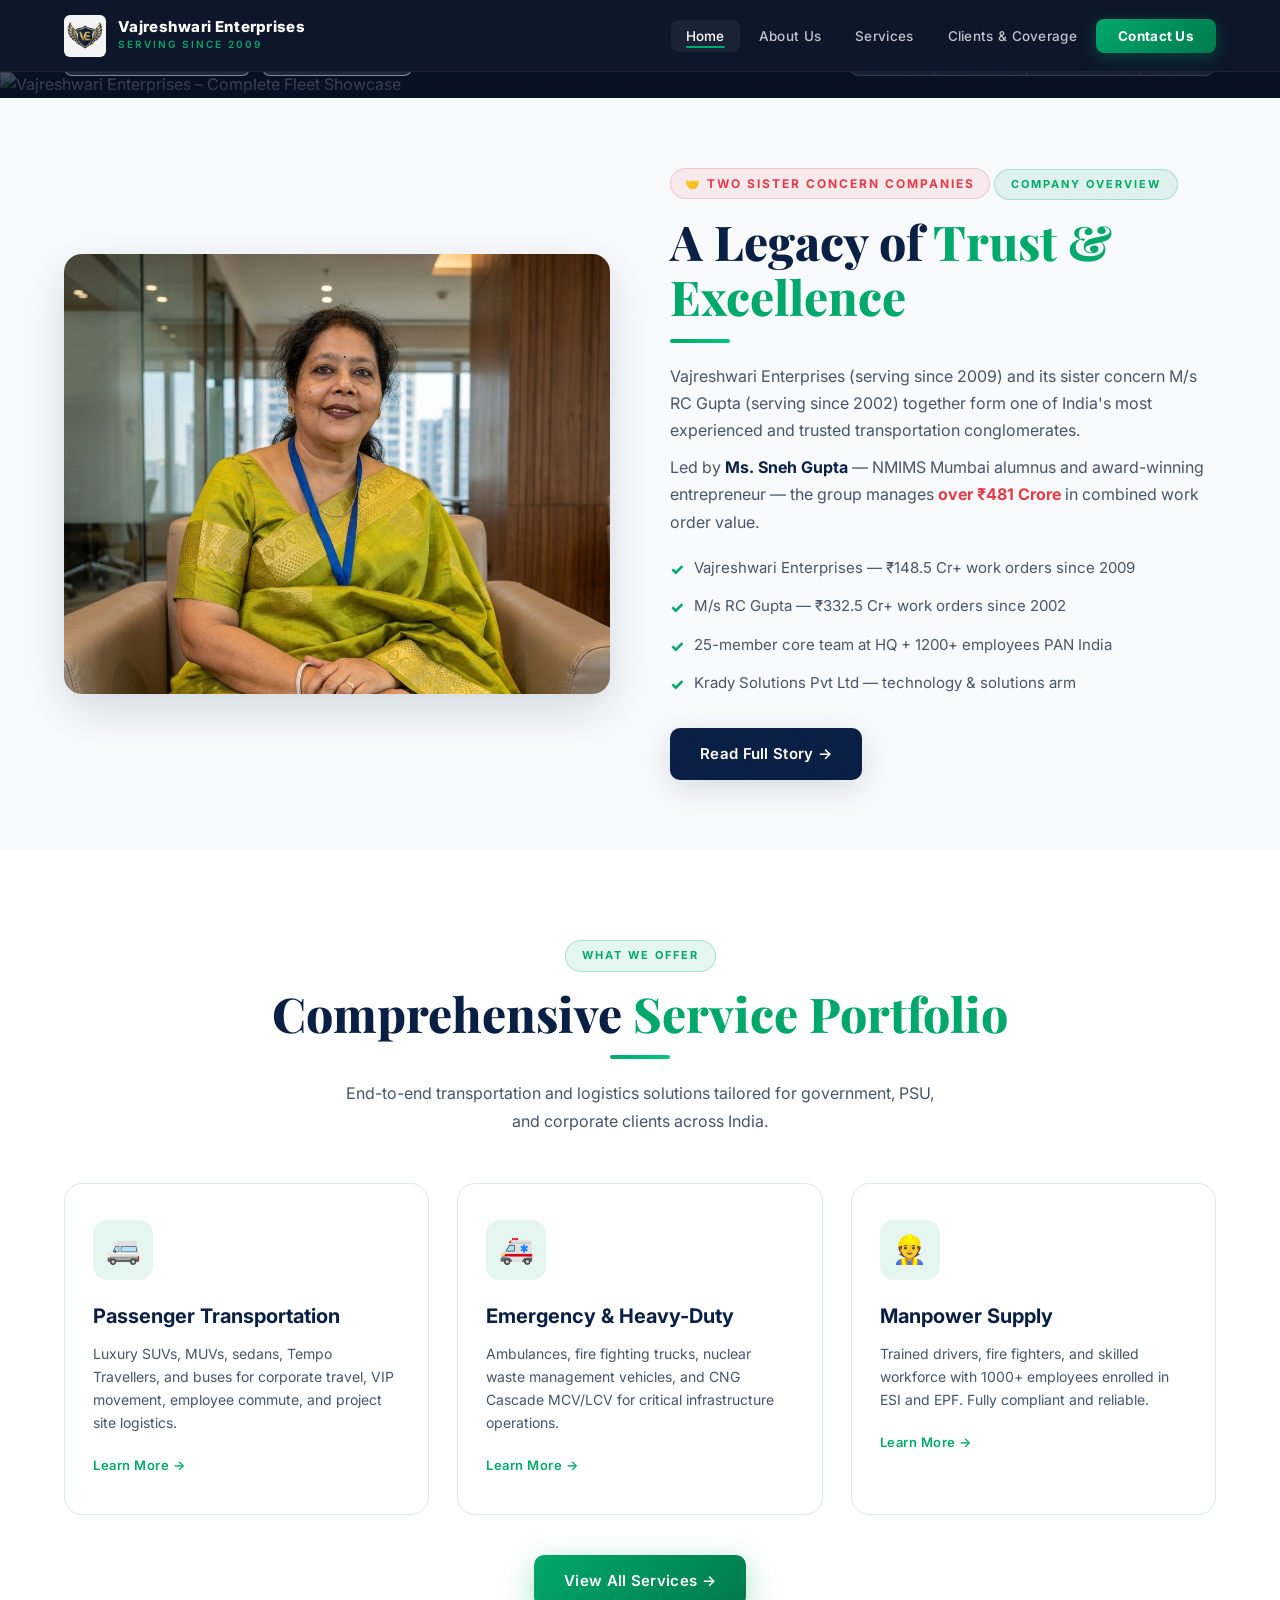
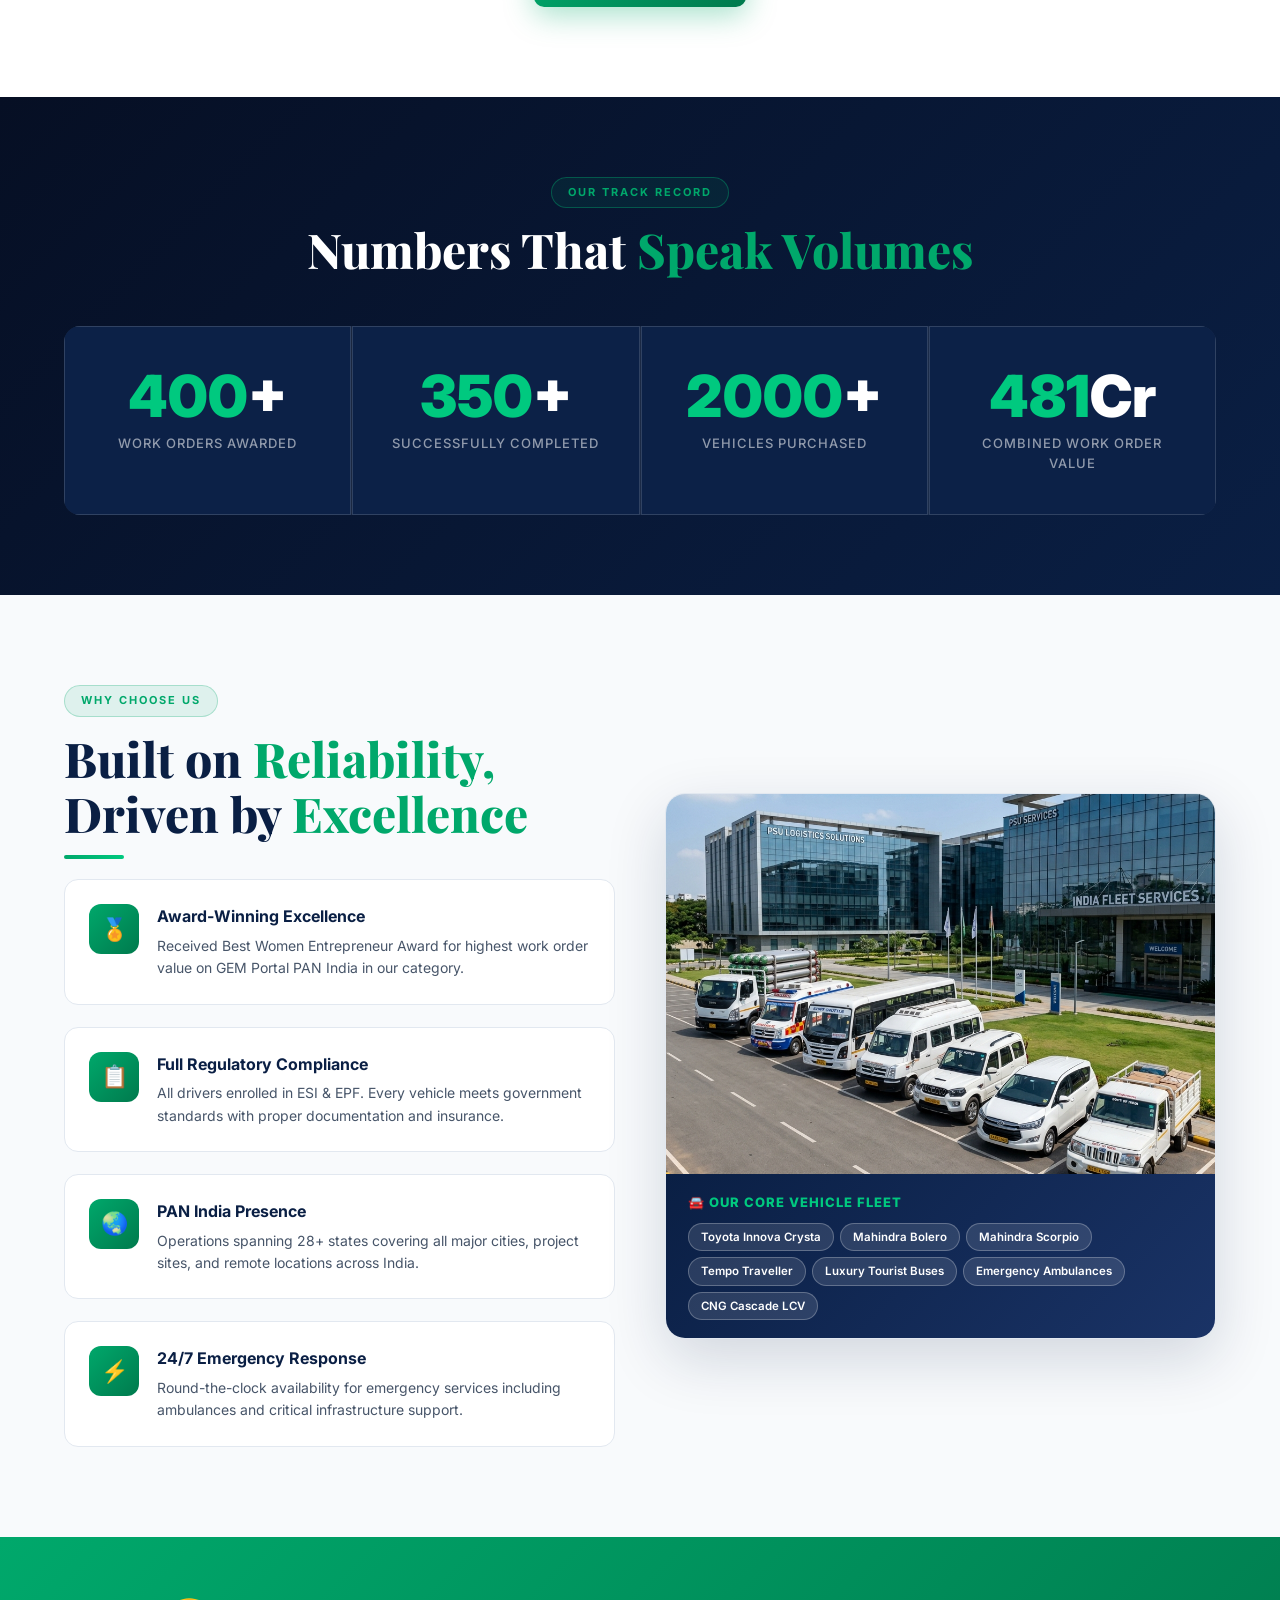
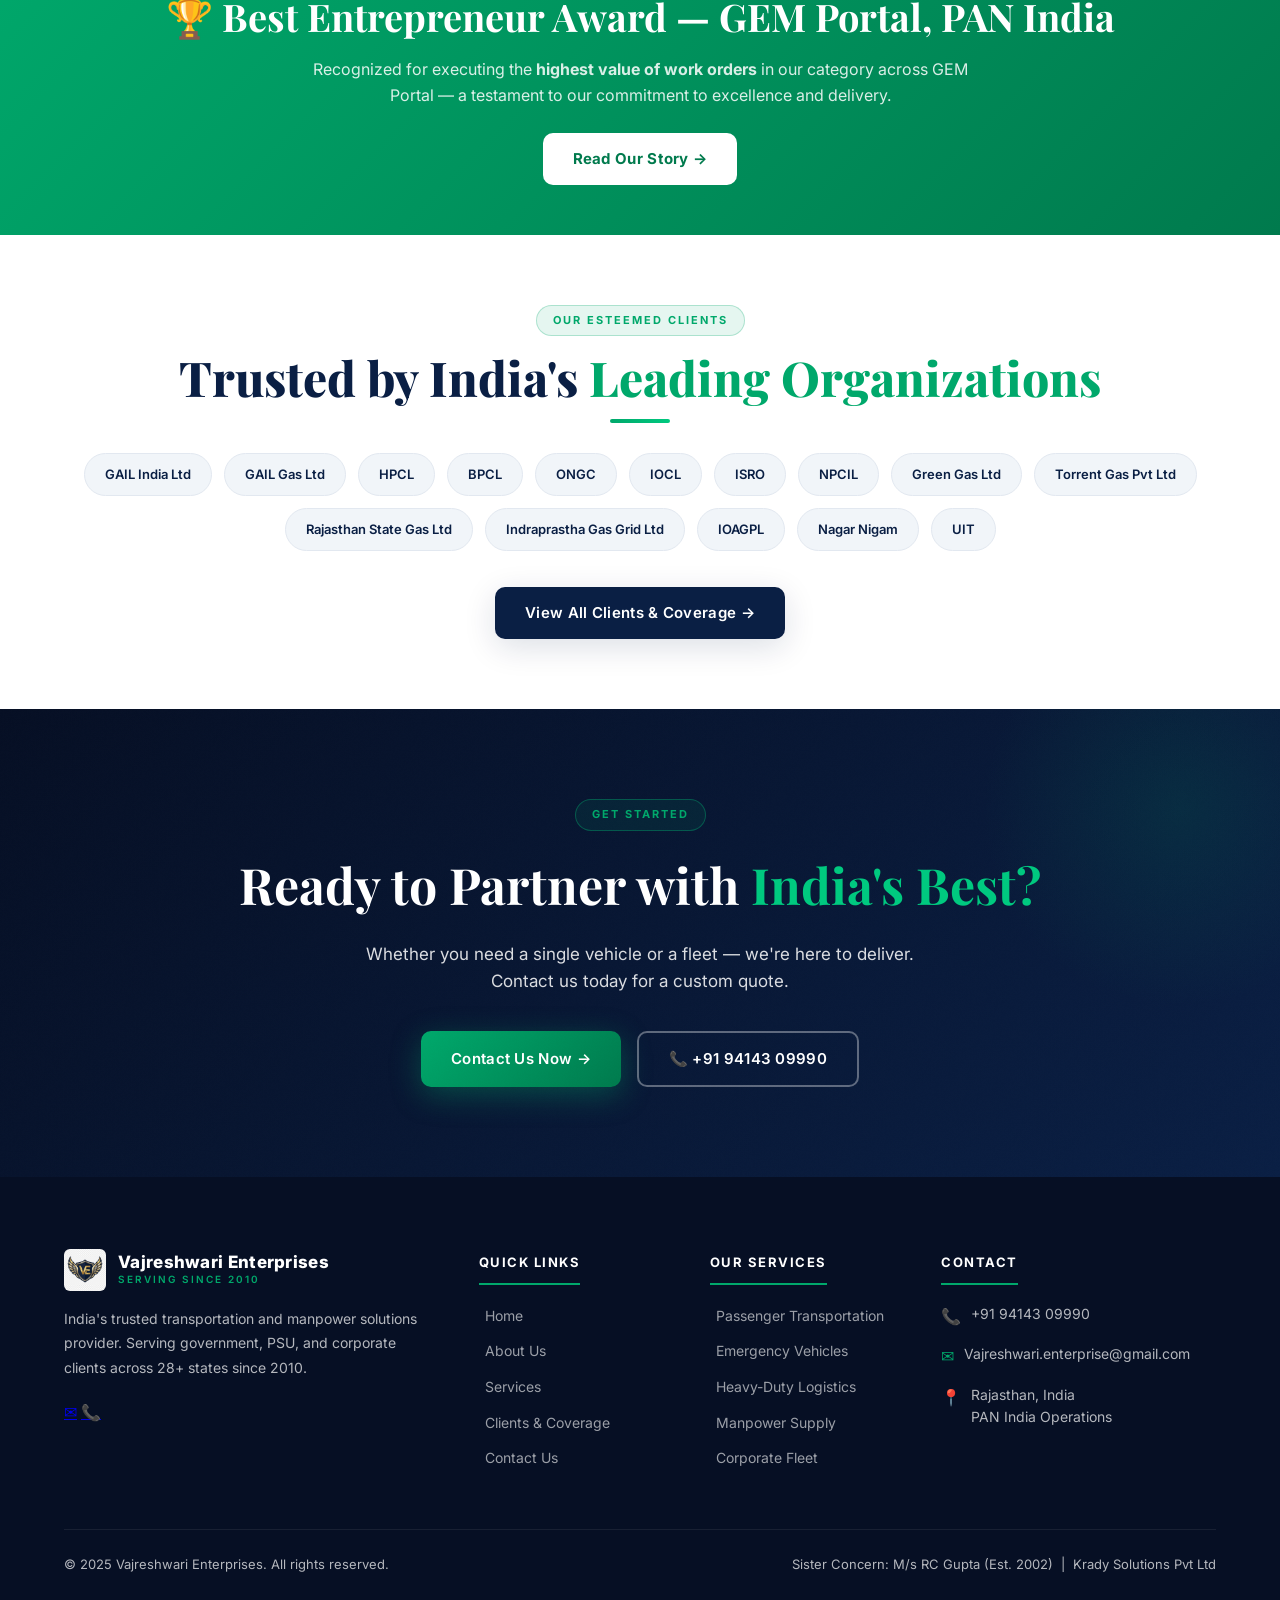
==== commit c28fd947: "Fix hero breadcrumbs, dark contrast text readability, and mobile responsiveness" ====
--- a/index.html
+++ b/index.html
@@ -244,18 +244,21 @@
     display: flex;
     flex-direction: column;
     background: #060f24;
+    padding-top: 66px;
   }
   .hero-img {
+    width: 100%;
     height: auto;
-    max-height: 48vh;
-    object-fit: contain;
+    max-height: 240px;
+    object-fit: cover;
     background: #060f24;
+    display: block;
   }
   .hero-overlay {
     position: relative;
     bottom: auto;
     background: #060f24;
-    padding: 20px 16px 24px;
+    padding: 16px 16px 20px;
     border-top: 1px solid rgba(255,255,255,0.1);
   }
   .hero-btns {
--- a/styles.css
+++ b/styles.css
@@ -65,10 +65,11 @@
     color: #0a1f44 !important;
     border-color: #e2e8f0 !important;
   }
-  p, .svc-card p, .client-desc, .why-item p, .jc-desc, .info-card p, .wc-card p {
+  /* Scope light container text colors strictly to avoid overriding dark cards */
+  .svc-card p, .client-desc, .why-item p, .jc-desc, .info-card p, .wc-card p, .value-card p {
     color: #475569 !important;
   }
-  h1, h2, h3, h4, h5, h6, .section-title, .jc-title, .client-name {
+  .svc-card h3, .client-card h3, .info-card h4, .wc-card h4, .value-card h3, .why-item h4 {
     color: #0a1f44 !important;
   }
   .section-title span, .logo-sub, .highlight-green {
@@ -76,13 +77,19 @@
   }
 }
 
-/* Dark section safeguards against browser auto-inversion */
-.stats-section, .cta-section, .hero, .about-hero, .contact-hero, .svc-hero {
-  background: #060f24 !important;
+/* Dark section & card safeguards — guarantees brilliant readable text regardless of theme/browser */
+.stats-section, .cta-section, .hero, .about-hero, .contact-hero, .svc-hero, .clients-hero, .page-hero, .svc-cat-visual, .director-card, .map-embed, .award-banner, .how-section {
+  background-color: #060f24;
   color: #ffffff !important;
 }
-.stats-section .section-title, .cta-section h2, .about-hero h1, .contact-hero h1, .svc-hero h1 {
+.stats-section *, .cta-section *, .hero *, .about-hero *, .contact-hero *, .svc-hero *, .clients-hero *, .page-hero *, .svc-cat-visual *, .director-card *, .map-embed *, .award-banner *, .how-section * {
+  forced-color-adjust: none;
+}
+.stats-section .section-title, .cta-section h2, .about-hero h1, .contact-hero h1, .svc-hero h1, .clients-hero h1, .page-hero h1, .svc-cat-visual h3, .director-card h4, .director-card .name, .map-embed h3, .how-section h4 {
   color: #ffffff !important;
+}
+.stats-section p, .cta-section p, .about-hero p, .contact-hero p, .svc-hero p, .clients-hero p, .page-hero p, .svc-cat-visual p, .map-embed p, .how-section p {
+  color: rgba(255,255,255,0.85) !important;
 }
 .stat-big {
   background: #0c2147 !important;
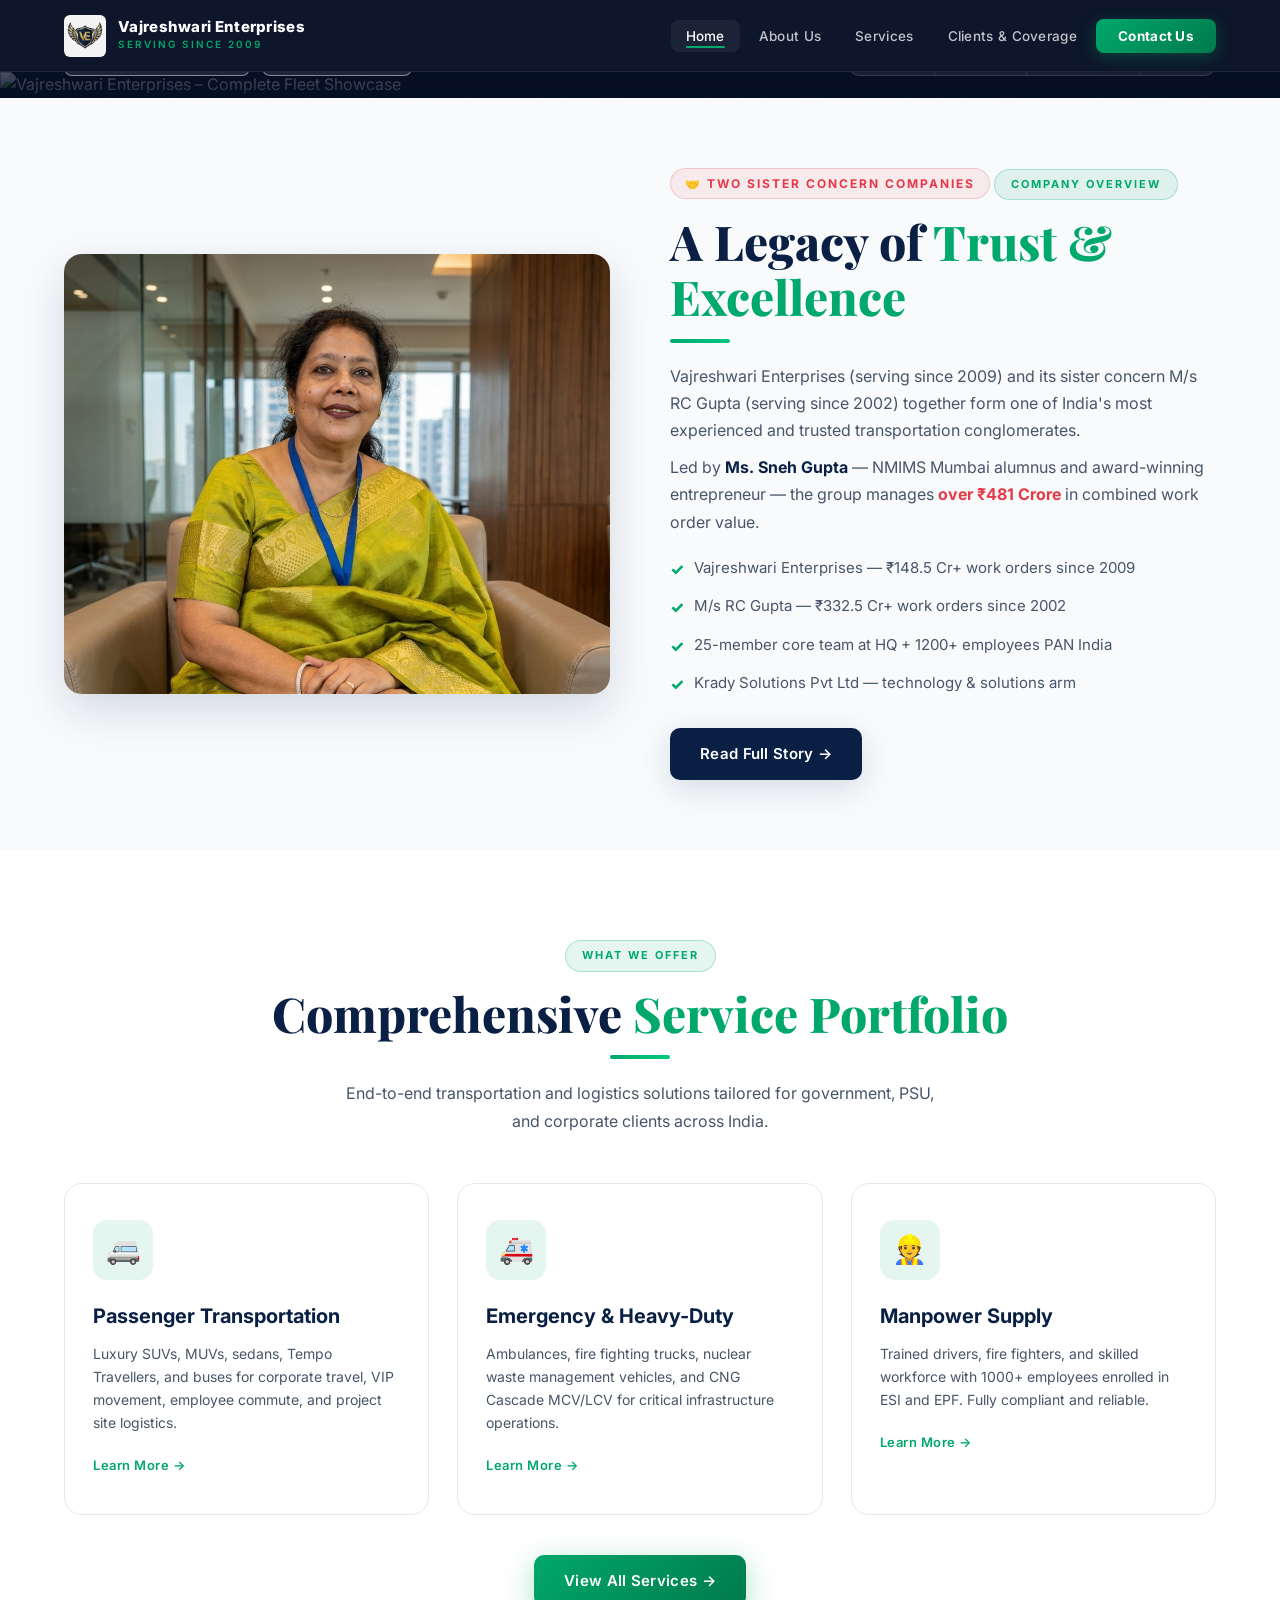
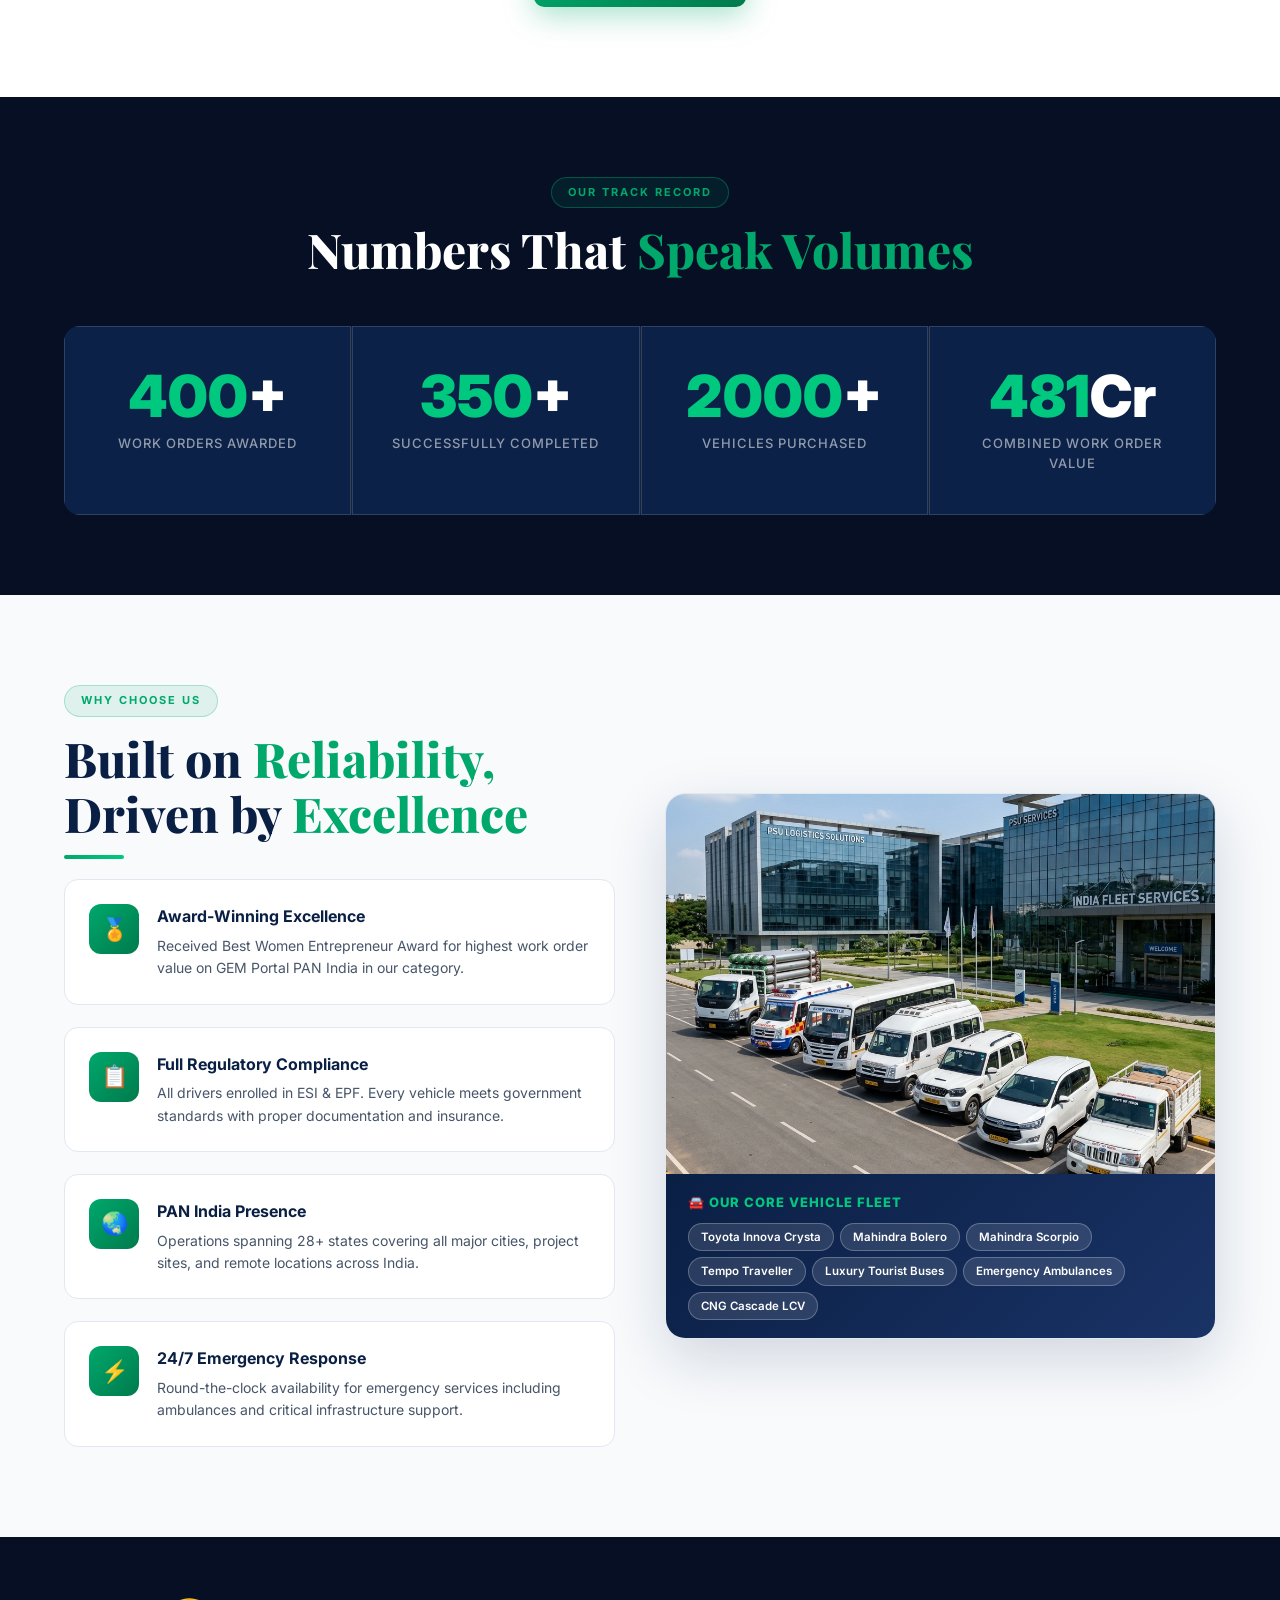
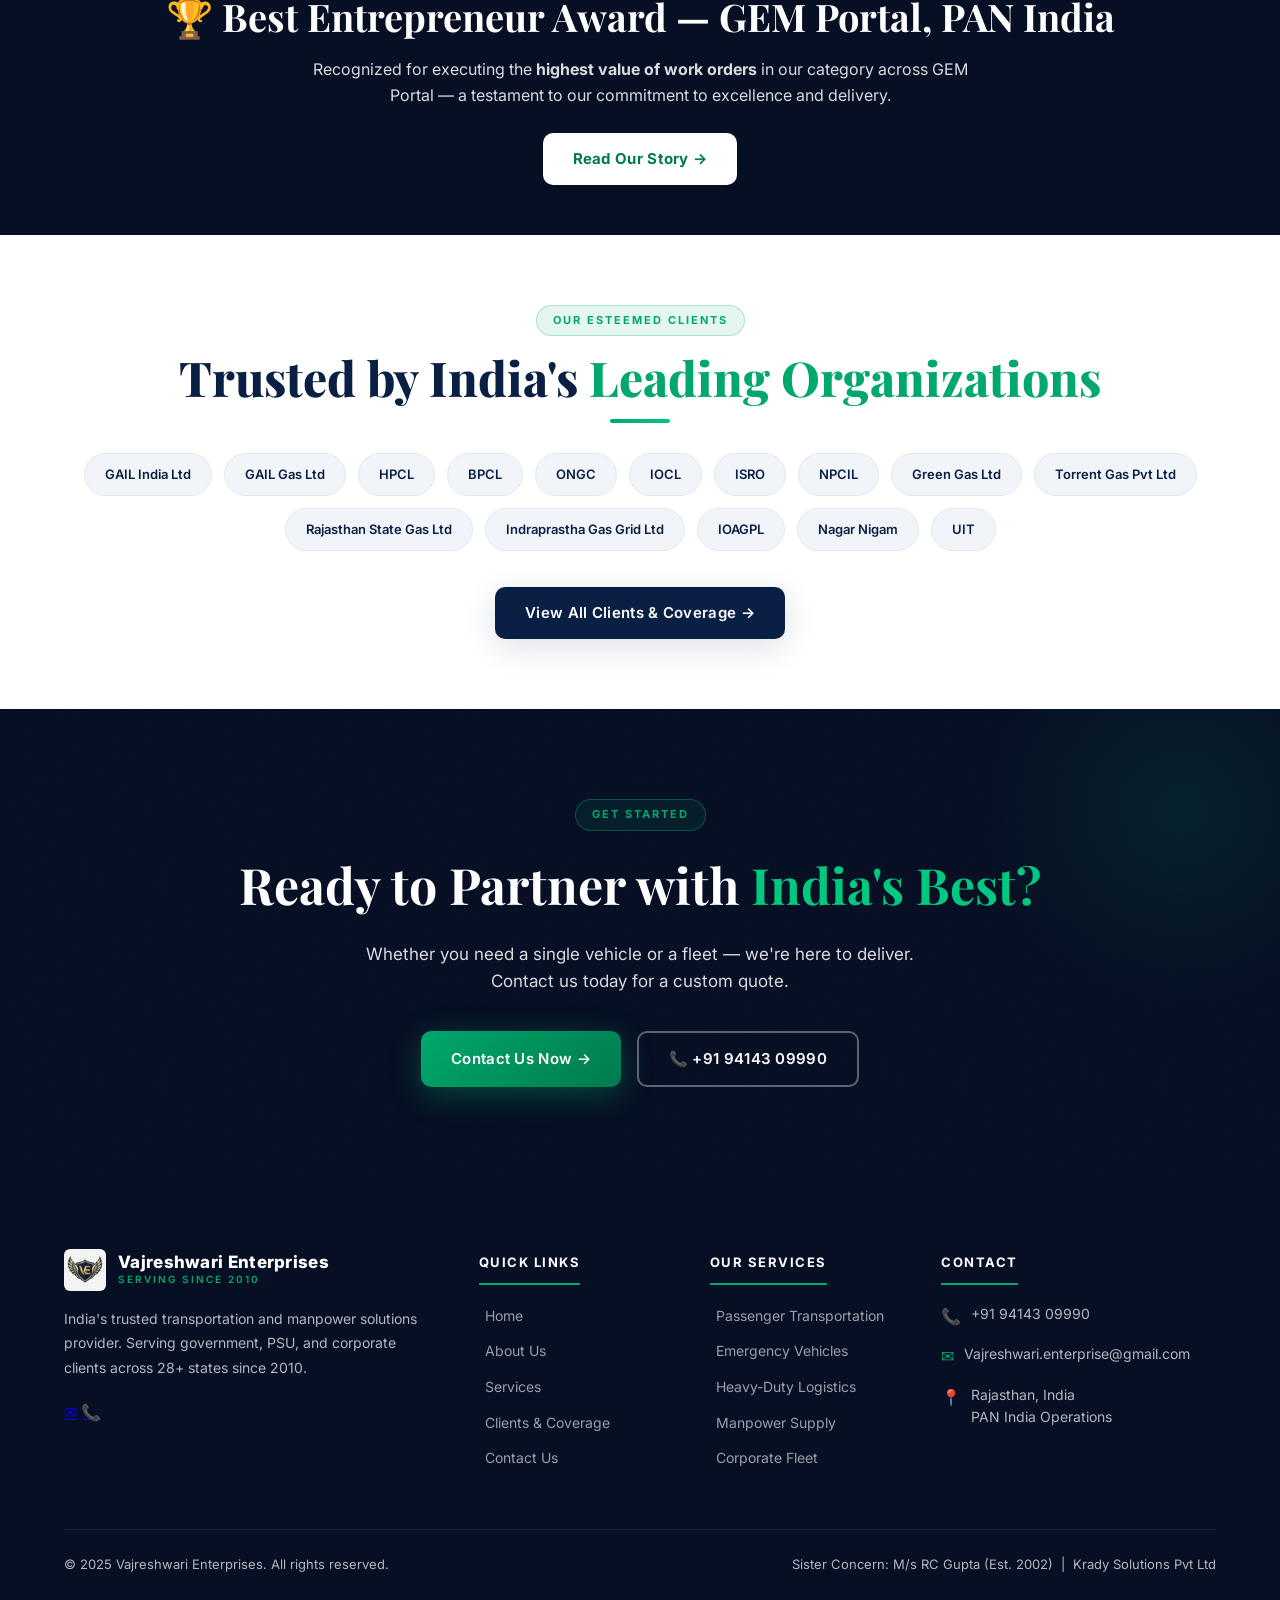
==== commit 36bd2d6f: "Fix PC view contact page dark theme background and eliminate mobile home hero bottom padding" ====
--- a/index.html
+++ b/index.html
@@ -243,8 +243,9 @@
   .hero {
     display: flex;
     flex-direction: column;
-    background: #060f24;
-    padding-top: 66px;
+    background: #060f24 !important;
+    padding: 66px 0 0 0 !important;
+    margin-bottom: 0 !important;
   }
   .hero-img {
     width: 100%;
@@ -258,8 +259,9 @@
     position: relative;
     bottom: auto;
     background: #060f24;
-    padding: 16px 16px 20px;
+    padding: 16px 16px 16px;
     border-top: 1px solid rgba(255,255,255,0.1);
+    margin-bottom: 0 !important;
   }
   .hero-btns {
     flex-direction: column;
--- a/styles.css
+++ b/styles.css
@@ -57,7 +57,7 @@
     background-color: #ffffff !important;
     color: #0a1f44 !important;
   }
-  .page-wrapper, section, .why-us, .about-strip, .services-preview, .client-cats, .coverage-section, .contact-main {
+  .page-wrapper, .why-us, .about-strip, .services-preview, .client-cats, .coverage-section, .contact-main {
     background-color: #ffffff !important;
   }
   .svc-card, .client-card, .info-card, .value-card, .contact-form-wrap, .why-item, .journey-card, .ach-card, .wc-card {
@@ -79,7 +79,8 @@
 
 /* Dark section & card safeguards — guarantees brilliant readable text regardless of theme/browser */
 .stats-section, .cta-section, .hero, .about-hero, .contact-hero, .svc-hero, .clients-hero, .page-hero, .svc-cat-visual, .director-card, .map-embed, .award-banner, .how-section {
-  background-color: #060f24;
+  background-color: #060f24 !important;
+  background: #060f24 !important;
   color: #ffffff !important;
 }
 .stats-section *, .cta-section *, .hero *, .about-hero *, .contact-hero *, .svc-hero *, .clients-hero *, .page-hero *, .svc-cat-visual *, .director-card *, .map-embed *, .award-banner *, .how-section * {
--- a/animations.css
+++ b/animations.css
@@ -207,7 +207,6 @@
   .road-scene { height: 100px; }
   .vehicle { font-size: 22px !important; bottom: 8px; }
   .cloud { display: none; }
-  .hero { padding-bottom: 120px !important; }
   .hero-stats { gap: 16px; }
   .hero-divider { height: 35px; }
   .hero-stat .num { font-size: 22px; }
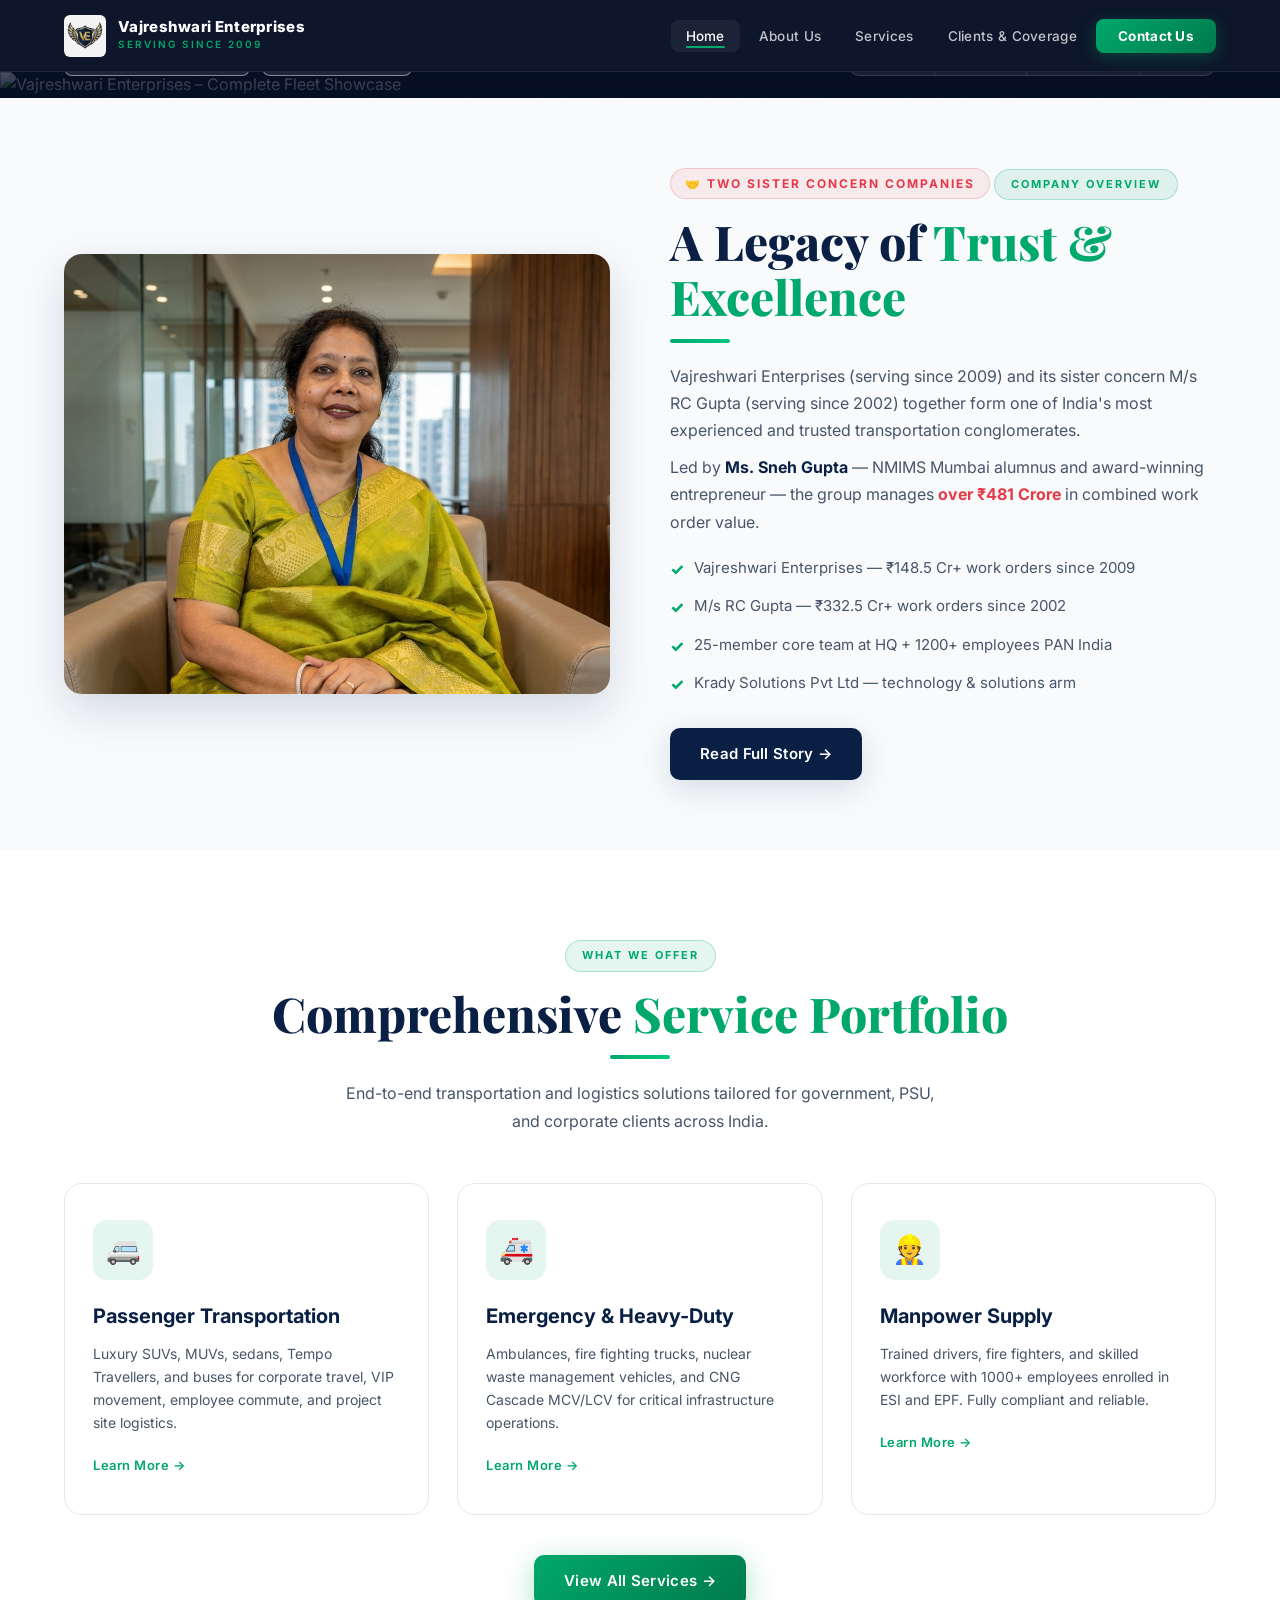
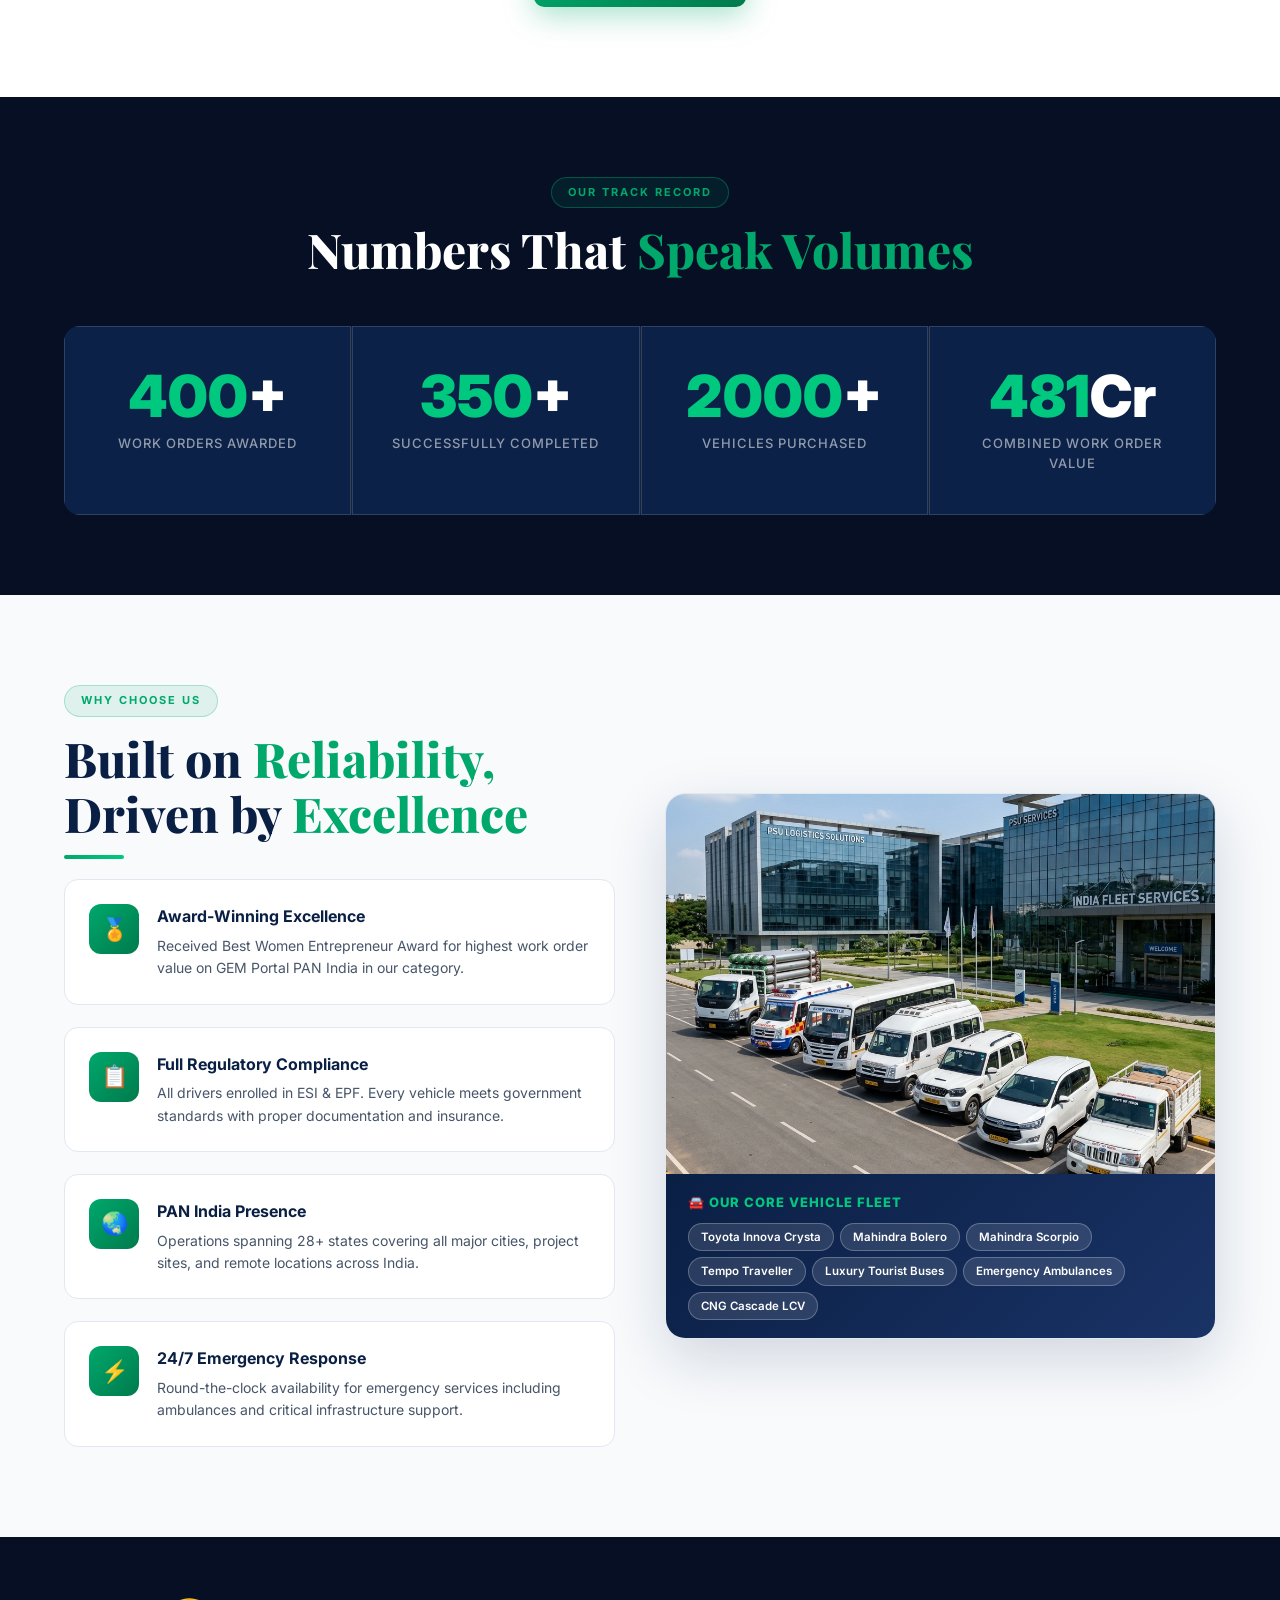
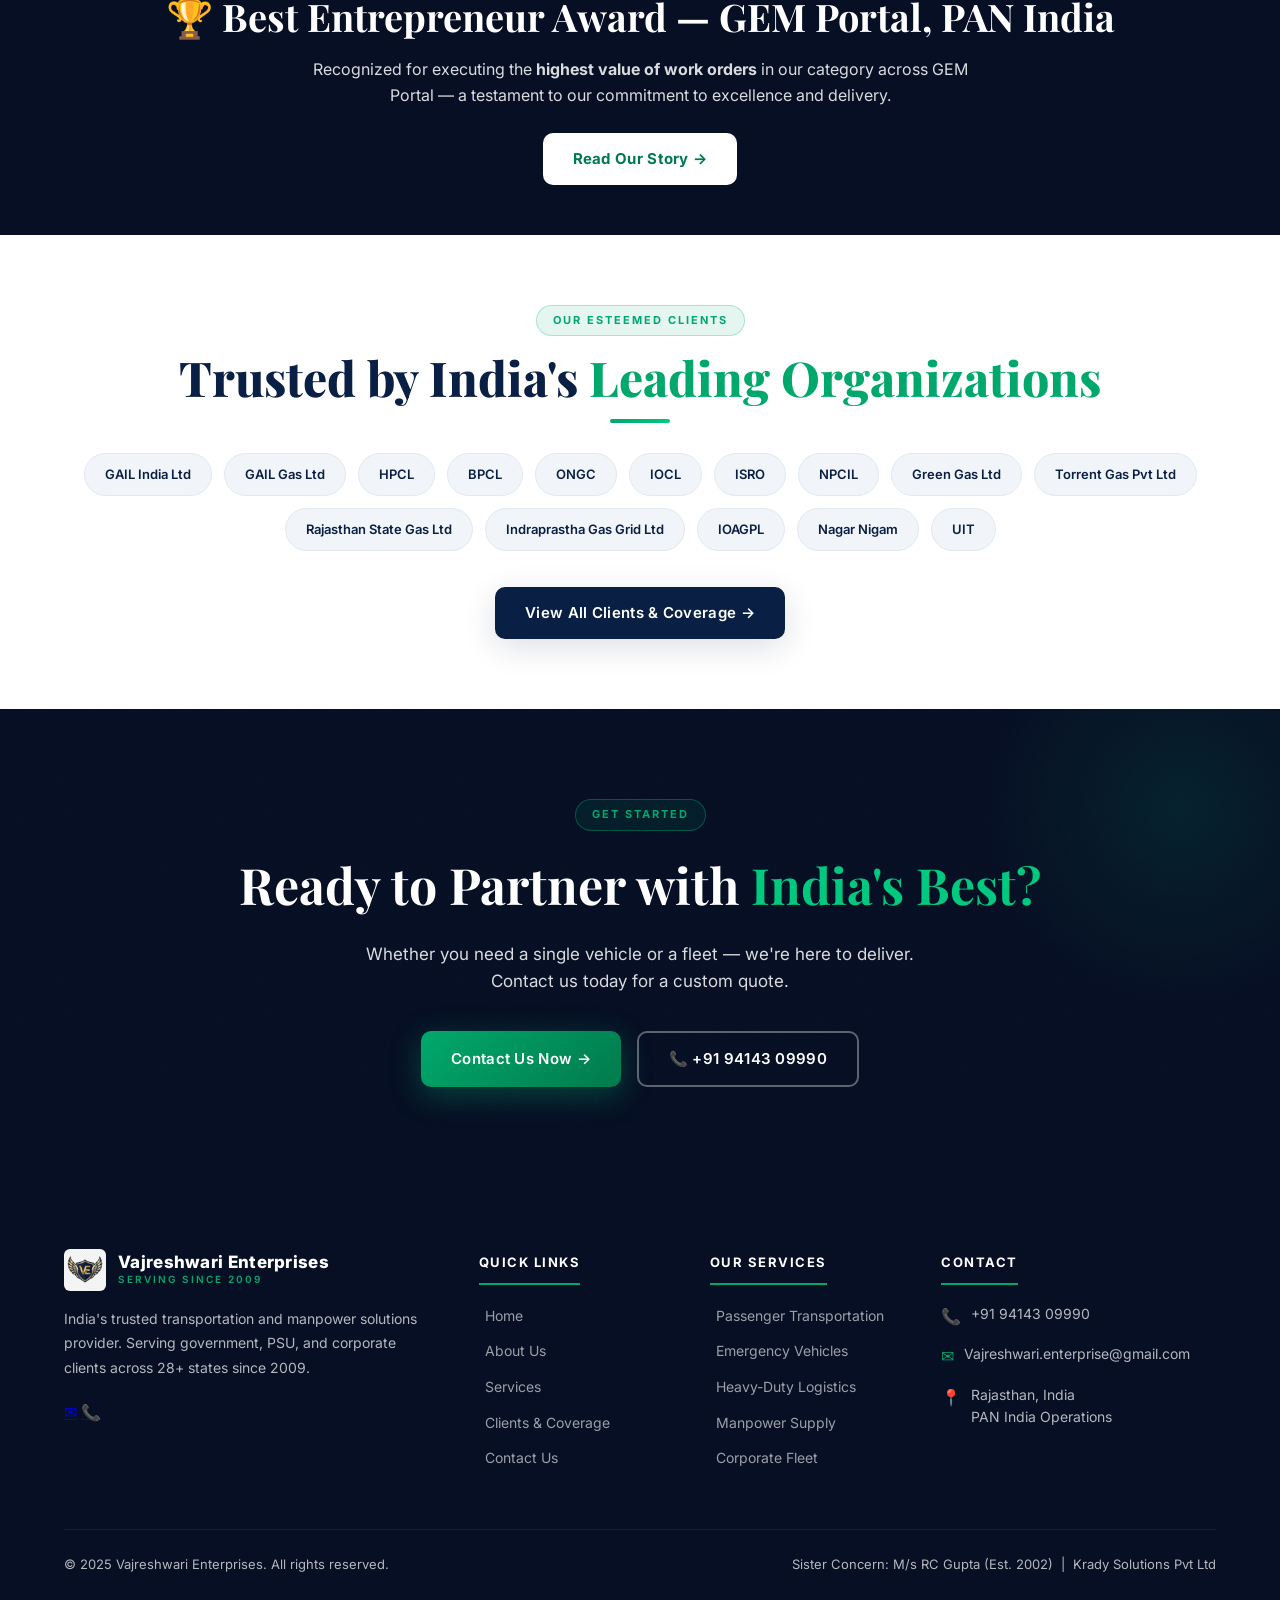
==== commit 67349bfb: "Fix Journey section scrollbar on PC & mobile layout, and correct all Serving Since 2010 typos to 200" ====
--- a/index.html
+++ b/index.html
@@ -543,10 +543,10 @@
         <img src="images/ve_logo.png" alt="VE Logo" style="height:42px;width:42px;object-fit:contain;border-radius:6px;"/>
         <div class="logo-text">
           <span class="logo-name" style="color:white;font-size:17px;">Vajreshwari Enterprises</span>
-          <span class="logo-sub">Serving Since 2010</span>
+          <span class="logo-sub">Serving Since 2009</span>
         </div>
       </div>
-      <p>India's trusted transportation and manpower solutions provider. Serving government, PSU, and corporate clients across 28+ states since 2010.</p>
+      <p>India's trusted transportation and manpower solutions provider. Serving government, PSU, and corporate clients across 28+ states since 2009.</p>
       <div class="social-links">
         <a href="mailto:Vajreshwari.enterprise@gmail.com" title="Email">✉</a>
         <a href="tel:+919414309990" title="Phone">📞</a>
--- a/styles.css
+++ b/styles.css
@@ -60,7 +60,7 @@
   .page-wrapper, .why-us, .about-strip, .services-preview, .client-cats, .coverage-section, .contact-main {
     background-color: #ffffff !important;
   }
-  .svc-card, .client-card, .info-card, .value-card, .contact-form-wrap, .why-item, .journey-card, .ach-card, .wc-card {
+  .svc-card, .client-card, .info-card, .value-card, .contact-form-wrap, .why-item, .journey-card, .wc-card {
     background-color: #ffffff !important;
     color: #0a1f44 !important;
     border-color: #e2e8f0 !important;
@@ -78,10 +78,37 @@
 }
 
 /* Dark section & card safeguards — guarantees brilliant readable text regardless of theme/browser */
-.stats-section, .cta-section, .hero, .about-hero, .contact-hero, .svc-hero, .clients-hero, .page-hero, .svc-cat-visual, .director-card, .map-embed, .award-banner, .how-section {
+.stats-section, .cta-section, .hero, .about-hero, .contact-hero, .svc-hero, .clients-hero, .page-hero, .svc-cat-visual, .director-card, .map-embed, .award-banner, .how-section, .achievement-strip {
   background-color: #060f24 !important;
   background: #060f24 !important;
   color: #ffffff !important;
+}
+.stats-section *, .cta-section *, .hero *, .about-hero *, .contact-hero *, .svc-hero *, .clients-hero *, .page-hero *, .svc-cat-visual *, .director-card *, .map-embed *, .award-banner *, .how-section *, .achievement-strip * {
+  forced-color-adjust: none;
+}
+.stats-section .section-title, .cta-section h2, .about-hero h1, .contact-hero h1, .svc-hero h1, .clients-hero h1, .page-hero h1, .svc-cat-visual h3, .director-card h4, .director-card .name, .map-embed h3, .how-section h4, .ach-card h3 {
+  color: #ffffff !important;
+}
+.stats-section p, .cta-section p, .about-hero p, .contact-hero p, .svc-hero p, .clients-hero p, .page-hero p, .svc-cat-visual p, .map-embed p, .how-section p, .ach-card p {
+  color: rgba(255,255,255,0.85) !important;
+}
+.ach-card {
+  background: #0c2147 !important;
+  border: 1px solid rgba(255,255,255,0.15) !important;
+  color: #ffffff !important;
+}
+.ach-card h3 {
+  color: #ffffff !important;
+}
+.ach-card p {
+  color: rgba(255,255,255,0.85) !important;
+}
+.ach-card .sn-year-lbl {
+  font-size: 38px;
+  font-weight: 900;
+  color: #00c97f !important;
+  line-height: 1;
+  margin-bottom: 6px;
 }
 .stats-section *, .cta-section *, .hero *, .about-hero *, .contact-hero *, .svc-hero *, .clients-hero *, .page-hero *, .svc-cat-visual *, .director-card *, .map-embed *, .award-banner *, .how-section * {
   forced-color-adjust: none;
@@ -242,6 +269,14 @@
 .page-hero::before {
   content: ''; position: absolute; inset: 0;
   background: url("data:image/svg+xml,%3Csvg width='60' height='60' viewBox='0 0 60 60' xmlns='http://www.w3.org/2000/svg'%3E%3Cg fill='none'%3E%3Cg fill='%23ffffff' fill-opacity='0.025'%3E%3Cpath d='M36 34v-4h-2v4h-4v2h4v4h2v-4h4v-2h-4zM6 4V0H4v4H0v2h4v4h2V6h4V4H6z'/%3E%3C/g%3E%3C/g%3E%3C/svg%3E");
+}
+
+/* ===== 4K HERO IMAGE ENHANCEMENT ===== */
+.hero-img, .about-hero-img, .svc-hero-img, .contact-hero-img, .clients-map-img {
+  image-rendering: -webkit-optimize-contrast;
+  image-rendering: crisp-edges;
+  filter: contrast(1.05) saturate(1.05) brightness(1.02);
+  transform: translateZ(0);
 }
 .page-hero-content { position: relative; z-index: 1; }
 .page-hero h1 { font-family: 'Playfair Display', serif; font-size: clamp(32px, 5vw, 58px); font-weight: 800; color: white; margin-bottom: 16px; }
